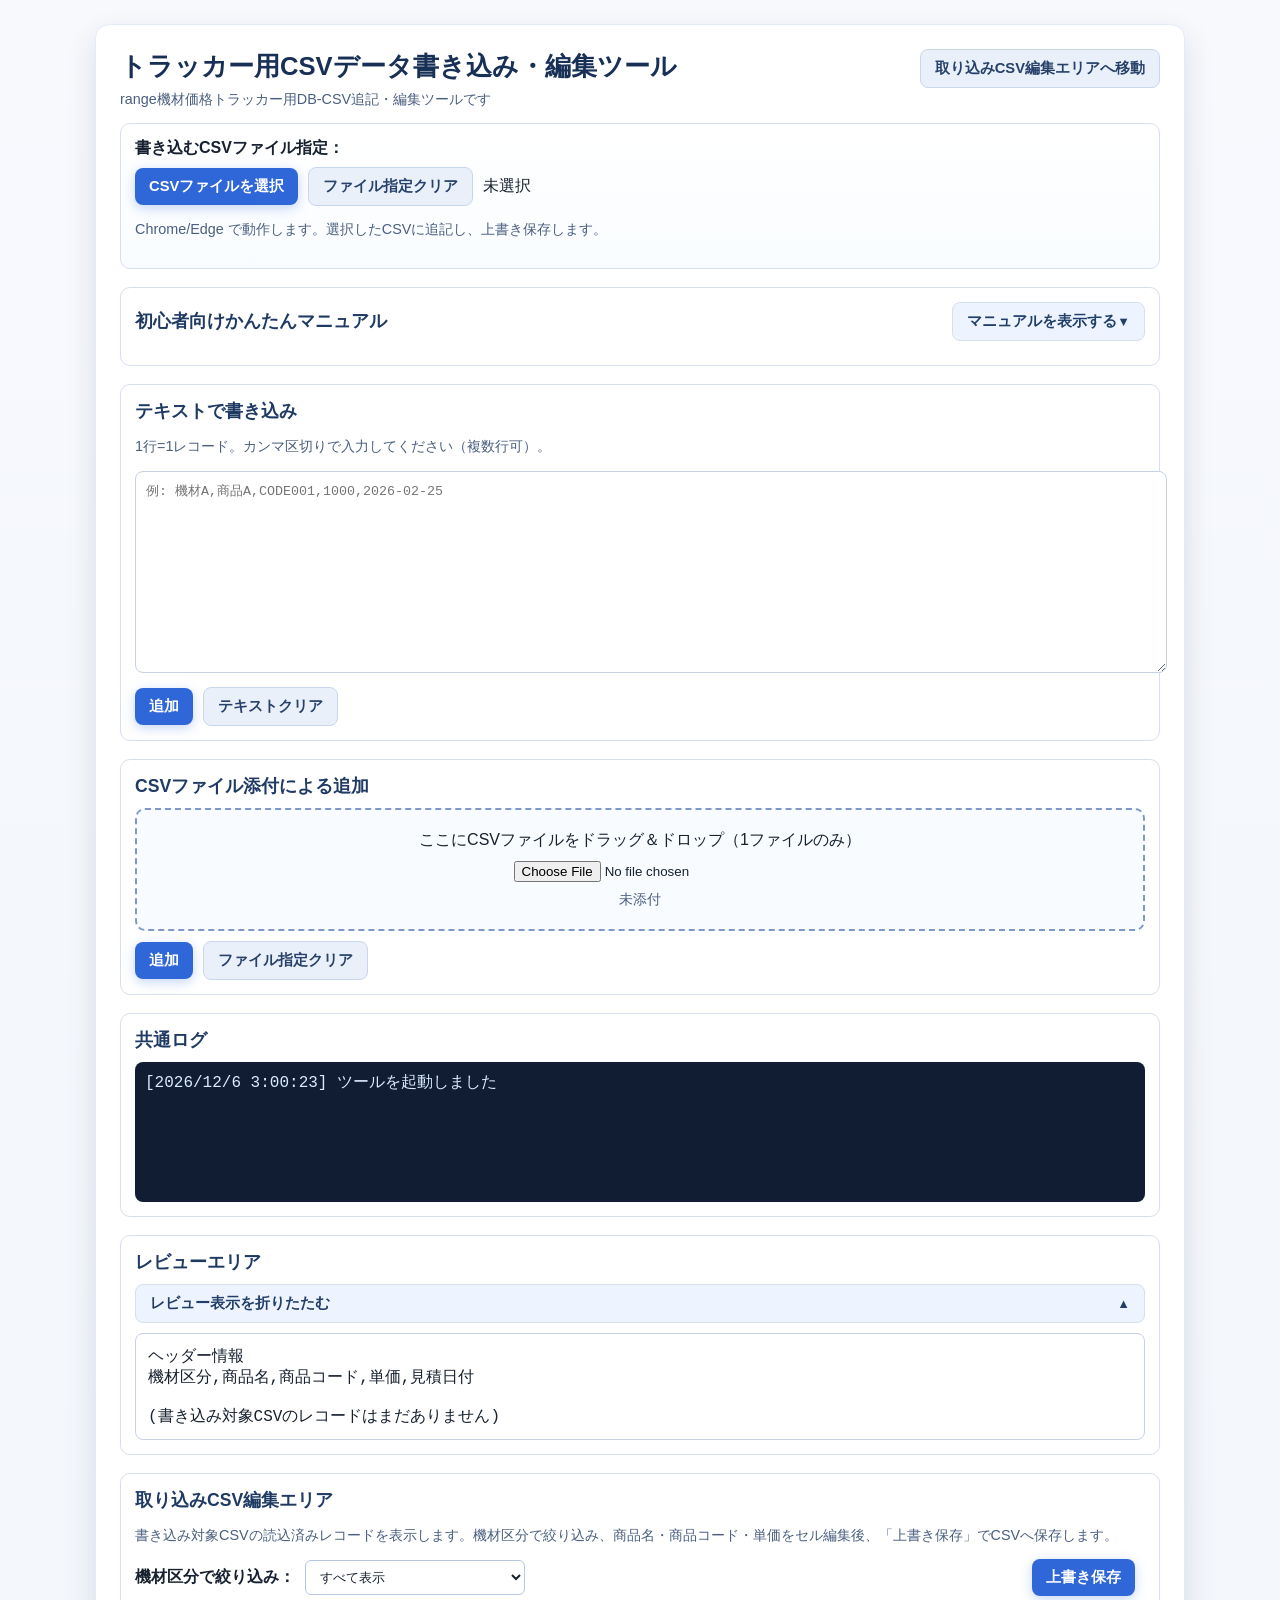
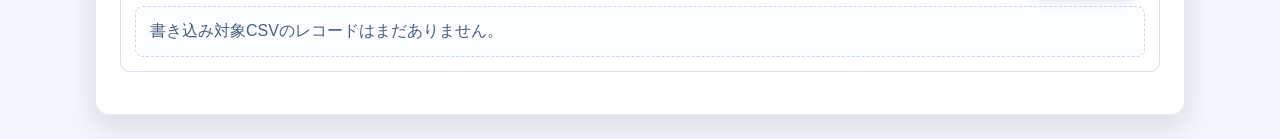
==== index.html @ 3ce89cf4 "Make beginner manual collapsible by default" ====
<!DOCTYPE html>
<html lang="ja">
  <head>
    <meta charset="UTF-8" />
    <meta name="viewport" content="width=device-width, initial-scale=1.0" />
    <title>トラッカー用CSVデータ書き込みツール</title>
    <style>
      :root {
        color-scheme: light;
        font-family: "Yu Gothic UI", "Meiryo", sans-serif;
        --bg: #f3f6fb;
        --surface: #ffffff;
        --surface-muted: #f8fbff;
        --text: #17212f;
        --text-sub: #4b5f7f;
        --border: #d6dfec;
        --shadow: 0 12px 30px rgba(15, 34, 63, 0.12);
        --primary: #2f67d8;
        --primary-strong: #2351b2;
        --secondary: #6b7f9f;
        --secondary-strong: #4e607c;
        --success: #0f7b32;
        --danger: #bf1a1a;
      }
      body {
        margin: 0;
        background: linear-gradient(180deg, #f7f9fd 0%, var(--bg) 100%);
        color: var(--text);
      }
      .container {
        max-width: 1040px;
        margin: 24px auto;
        background: var(--surface);
        border-radius: 14px;
        box-shadow: var(--shadow);
        border: 1px solid #e4ebf6;
        padding: 24px;
      }
      h1 {
        margin-top: 0;
        margin-bottom: 6px;
        font-size: 1.6rem;
        color: #183055;
      }
      .hero {
        display: flex;
        justify-content: space-between;
        align-items: flex-start;
        gap: 12px;
        flex-wrap: wrap;
      }
      .hero-text {
        flex: 1 1 520px;
      }
      .hero-action {
        flex: 0 0 auto;
      }
      h2 {
        margin: 0 0 10px;
        font-size: 1.1rem;
        color: #1f3a63;
      }
      .field,
      .section {
        margin-bottom: 18px;
        background: var(--surface);
        border: 1px solid var(--border);
        border-radius: 10px;
        padding: 14px;
      }
      .field {
        background: linear-gradient(180deg, #ffffff 0%, #f9fcff 100%);
      }
      .label {
        display: block;
        margin-bottom: 8px;
        font-weight: 700;
      }
      .inline {
        display: flex;
        gap: 10px;
        align-items: center;
        flex-wrap: wrap;
      }
      button {
        border: none;
        border-radius: 8px;
        padding: 9px 14px;
        cursor: pointer;
        font-size: 0.92rem;
        font-weight: 600;
        transition: transform 0.04s ease, background-color 0.2s ease, box-shadow 0.2s ease;
      }
      button:active {
        transform: translateY(1px);
      }
      button:disabled {
        opacity: 0.55;
        cursor: not-allowed;
      }
      .btn-primary {
        background: var(--primary);
        color: #fff;
        box-shadow: 0 3px 12px rgba(47, 103, 216, 0.28);
      }
      .btn-primary:hover {
        background: var(--primary-strong);
      }
      .btn-secondary {
        background: #eaf0fa;
        color: #27416a;
        border: 1px solid #c9d7ec;
      }
      .btn-secondary:hover {
        background: #dfe9f8;
      }
      textarea {
        width: 100%;
        min-height: 180px;
        border-radius: 8px;
        border: 1px solid #c7d2e3;
        padding: 10px;
        resize: vertical;
        font-family: ui-monospace, SFMono-Regular, Menlo, Consolas, monospace;
        line-height: 1.5;
      }
      .dropzone {
        border: 2px dashed #7f98c9;
        border-radius: 10px;
        padding: 20px;
        text-align: center;
        background: var(--surface-muted);
      }
      .dropzone.dragover {
        background: #e8f0ff;
        border-color: var(--primary);
      }
      .message {
        margin-top: 8px;
        font-size: 0.95rem;
      }
      .message.success {
        color: var(--success);
      }
      .message.error {
        color: var(--danger);
      }
      .log {
        background: #111d33;
        color: #dbeafe;
        padding: 10px;
        border-radius: 8px;
        min-height: 120px;
        white-space: pre-wrap;
        font-family: ui-monospace, SFMono-Regular, Menlo, Consolas, monospace;
      }
      .review {
        border: 1px solid #c7d2e3;
        border-radius: 8px;
        padding: 12px;
        background: #fff;
        white-space: pre-wrap;
        font-family: ui-monospace, SFMono-Regular, Menlo, Consolas, monospace;
      }
      .accordion-toggle {
        width: 100%;
        display: flex;
        justify-content: space-between;
        align-items: center;
        background: #eef4ff;
        color: #213f69;
        border: 1px solid #d6dfec;
        margin-bottom: 10px;
      }
      .accordion-toggle::after {
        content: "▲";
        font-size: 0.8rem;
      }
      .accordion-toggle.collapsed::after {
        content: "▼";
      }
      .accordion-panel[hidden] {
        display: none;
      }
      .section-header {
        display: flex;
        justify-content: space-between;
        align-items: center;
        gap: 12px;
        flex-wrap: wrap;
        margin-bottom: 10px;
      }
      .section-header h2 {
        margin-bottom: 0;
      }
      .hint {
        color: var(--text-sub);
        font-size: 0.9rem;
      }
      .editor {
        margin-top: 12px;
        border: 1px solid #c7d2e3;
        border-radius: 8px;
        padding: 10px;
        background: #fff;
      }
      .editor[hidden] {
        display: none;
      }
      .editor-table-wrap {
        overflow-x: auto;
      }
      table {
        border-collapse: collapse;
        width: 100%;
        min-width: 860px;
      }
      th,
      td {
        border: 1px solid #d6dfec;
        padding: 8px;
        text-align: left;
        font-size: 0.9rem;
      }
      th {
        background: #eef4ff;
        color: #213f69;
        white-space: nowrap;
      }
      .category-input {
        width: 100%;
        box-sizing: border-box;
        border: 1px solid #b7c7e3;
        border-radius: 6px;
        padding: 6px;
      }
      .toolbar {
        display: flex;
        justify-content: space-between;
        align-items: center;
        gap: 12px;
        flex-wrap: wrap;
        margin-bottom: 10px;
      }
      .filter-select {
        min-width: 220px;
        border: 1px solid #b7c7e3;
        border-radius: 6px;
        padding: 8px 10px;
        background: #fff;
        color: var(--text);
      }
      .sheet-wrap {
        overflow: auto;
        border: 1px solid #d6dfec;
        border-radius: 8px;
        background: #fff;
      }
      .sheet-table {
        width: 100%;
        min-width: 980px;
        table-layout: fixed;
      }
      .sheet-table td {
        padding: 0;
      }
      .sheet-table td.readonly {
        padding: 8px;
        background: #f8fbff;
      }
      .cell-input {
        width: 100%;
        min-width: 120px;
        border: none;
        padding: 10px 8px;
        box-sizing: border-box;
        background: #fff;
        font: inherit;
      }
      .cell-input:focus {
        outline: 2px solid rgba(47, 103, 216, 0.25);
        outline-offset: -2px;
        background: #f9fbff;
      }
      .sheet-table th.resizable {
        position: relative;
      }
      .column-resizer {
        position: absolute;
        top: 0;
        right: -3px;
        width: 8px;
        height: 100%;
        cursor: col-resize;
        user-select: none;
        touch-action: none;
      }
      .column-resizer::before {
        content: "";
        position: absolute;
        top: 6px;
        bottom: 6px;
        left: 3px;
        width: 2px;
        border-radius: 999px;
        background: #9fb4d8;
      }
      .muted-box {
        padding: 14px;
        border: 1px dashed #c9d7ec;
        border-radius: 8px;
        color: var(--text-sub);
        background: #fbfdff;
      }
      .manual-shell {
        display: grid;
        grid-template-columns: minmax(260px, 320px) 1fr;
        gap: 16px;
      }
      .manual-nav {
        display: grid;
        gap: 10px;
      }
      .manual-tab {
        text-align: left;
        border: 1px solid #d7e0ee;
        background: #f8fbff;
        color: #1f3a63;
      }
      .manual-tab.active {
        background: linear-gradient(180deg, #2f67d8 0%, #2351b2 100%);
        color: #fff;
      }
      .manual-panel {
        border: 1px solid #d7e0ee;
        border-radius: 10px;
        background: #fff;
        padding: 16px;
      }
      .manual-panel[hidden] {
        display: none;
      }
      .manual-grid {
        display: grid;
        grid-template-columns: 1.1fr 0.9fr;
        gap: 18px;
        align-items: start;
      }
      .manual-steps {
        margin: 0;
        padding-left: 18px;
        line-height: 1.8;
      }
      .manual-note {
        margin-top: 10px;
        padding: 10px 12px;
        border-left: 4px solid #2f67d8;
        background: #f5f9ff;
        color: #355178;
        border-radius: 6px;
      }
      .demo-card {
        border: 1px solid #d6dfec;
        border-radius: 12px;
        overflow: hidden;
        background: #fff;
        box-shadow: 0 8px 18px rgba(18, 35, 66, 0.08);
      }
      .demo-bar {
        padding: 8px 12px;
        background: #eef4ff;
        color: #244268;
        font-weight: 700;
        font-size: 0.9rem;
      }
      .demo-body {
        padding: 14px;
      }
      .demo-field {
        height: 18px;
        border-radius: 999px;
        background: linear-gradient(90deg, #e8eef8 0%, #f5f8fd 100%);
        margin-bottom: 10px;
      }
      .demo-field.primary {
        width: 78%;
      }
      .demo-field.secondary {
        width: 52%;
      }
      .demo-button-row {
        display: flex;
        gap: 8px;
        margin-top: 12px;
      }
      .demo-button {
        padding: 8px 10px;
        border-radius: 8px;
        font-size: 0.82rem;
        font-weight: 700;
      }
      .demo-button.primary {
        background: #2f67d8;
        color: #fff;
      }
      .demo-button.secondary {
        background: #eaf0fa;
        color: #244268;
      }
      .drop-demo {
        min-height: 190px;
        border: 2px dashed #94add9;
        border-radius: 12px;
        background: linear-gradient(180deg, #f8fbff 0%, #eef5ff 100%);
        position: relative;
        overflow: hidden;
      }
      .drop-demo::before {
        content: "CSV";
        position: absolute;
        top: 24px;
        left: 28px;
        width: 62px;
        height: 78px;
        display: grid;
        place-items: center;
        background: #ffffff;
        border: 1px solid #cbd8eb;
        border-radius: 10px;
        color: #2f67d8;
        font-weight: 800;
        box-shadow: 0 8px 14px rgba(34, 63, 105, 0.12);
        animation: floatFile 2.6s ease-in-out infinite;
      }
      .drop-demo::after {
        content: "ここへドラッグ＆ドロップ";
        position: absolute;
        right: 20px;
        bottom: 22px;
        color: #30507d;
        font-weight: 700;
        font-size: 0.95rem;
      }
      .drop-arrow {
        position: absolute;
        left: 96px;
        top: 56px;
        font-size: 1.8rem;
        color: #2f67d8;
        animation: slideArrow 2.6s ease-in-out infinite;
      }
      .scene-table {
        display: grid;
        gap: 6px;
      }
      .scene-row {
        display: grid;
        grid-template-columns: 72px 1fr 120px 90px;
        gap: 6px;
      }
      .scene-cell {
        height: 34px;
        border-radius: 6px;
        background: #f8fbff;
        border: 1px solid #d7e0ee;
      }
      .scene-cell.editing {
        background: #ffffff;
        box-shadow: inset 0 0 0 2px rgba(47, 103, 216, 0.25);
        animation: pulseCell 2.4s ease-in-out infinite;
      }
      .scene-caption {
        margin-top: 10px;
        color: #466182;
        font-size: 0.9rem;
      }
      @keyframes floatFile {
        0%, 100% { transform: translate(0, 0); }
        50% { transform: translate(14px, 10px); }
      }
      @keyframes slideArrow {
        0%, 100% { transform: translateX(0); opacity: 0.45; }
        50% { transform: translateX(18px); opacity: 1; }
      }
      @keyframes pulseCell {
        0%, 100% { box-shadow: inset 0 0 0 2px rgba(47, 103, 216, 0.2); }
        50% { box-shadow: inset 0 0 0 2px rgba(47, 103, 216, 0.45); }
      }
      @media (max-width: 860px) {
        .manual-shell,
        .manual-grid {
          grid-template-columns: 1fr;
        }
      }
    </style>
  </head>
  <body>
    <div class="container">
      <div class="hero">
        <div class="hero-text">
          <h1>トラッカー用CSVデータ書き込み・編集ツール</h1>
          <p class="hint" style="margin-top: 0; margin-bottom: 14px">range機材価格トラッカー用DB-CSV追記・編集ツールです</p>
        </div>
        <div class="hero-action">
          <button id="jumpToEditorBtn" type="button" class="btn-secondary">取り込みCSV編集エリアへ移動</button>
        </div>
      </div>

      <div class="field">
        <label class="label">書き込むCSVファイル指定：</label>
        <div class="inline">
          <button id="pickTargetBtn" type="button" class="btn-primary">CSVファイルを選択</button>
          <button id="clearTargetBtn" type="button" class="btn-secondary">ファイル指定クリア</button>
          <span id="targetFileName">未選択</span>
        </div>
        <p class="hint">Chrome/Edge で動作します。選択したCSVに追記し、上書き保存します。</p>
      </div>

      <section class="section">
        <div class="section-header">
          <h2>初心者向けかんたんマニュアル</h2>
          <button id="toggleManualBtn" type="button" class="accordion-toggle collapsed" style="width: auto; margin-bottom: 0;">マニュアルを表示する</button>
        </div>
        <div id="manualPanel" class="accordion-panel" hidden>
        <p class="hint">はじめて使う方向けに、場面ごとの操作手順を動くイメージ付きでまとめています。</p>
        <div class="manual-shell">
          <div class="manual-nav">
            <button type="button" class="manual-tab active" data-manual-tab="manual-target">1. 最初にやること</button>
            <button type="button" class="manual-tab" data-manual-tab="manual-text">2. テキストで追加する</button>
            <button type="button" class="manual-tab" data-manual-tab="manual-file">3. CSVを添付して追加する</button>
            <button type="button" class="manual-tab" data-manual-tab="manual-edit">4. 取り込みCSVを編集して保存する</button>
          </div>
          <div class="manual-panel" data-manual-panel="manual-target">
            <div class="manual-grid">
              <div>
                <ol class="manual-steps">
                  <li>画面上部の <strong>「CSVファイルを選択」</strong> を押します。</li>
                  <li>書き込み先にしたいCSVファイルを選びます。</li>
                  <li>選択が終わると、レビューエリアと取り込みCSV編集エリアに内容が表示されます。</li>
                </ol>
                <div class="manual-note">まずは「書き込み先CSV」を選ぶのがスタートです。選ばないと追加・保存はできません。</div>
              </div>
              <div class="demo-card">
                <div class="demo-bar">場面イメージ：最初の選択</div>
                <div class="demo-body">
                  <div class="demo-field primary"></div>
                  <div class="demo-field secondary"></div>
                  <div class="demo-button-row">
                    <div class="demo-button primary">CSVファイルを選択</div>
                    <div class="demo-button secondary">ファイル指定クリア</div>
                  </div>
                </div>
              </div>
            </div>
          </div>
          <div class="manual-panel" data-manual-panel="manual-text" hidden>
            <div class="manual-grid">
              <div>
                <ol class="manual-steps">
                  <li>「テキストで書き込み」欄に、1行1レコードでカンマ区切り入力します。</li>
                  <li>ヘッダー行が含まれていても、自動で除外されます。</li>
                  <li><strong>「追加」</strong> を押すと、指定中のCSVへ追記保存されます。</li>
                </ol>
                <div class="manual-note">例：<code>機材A,商品A,CODE001,1000,2026-03-18</code></div>
              </div>
              <div class="demo-card">
                <div class="demo-bar">場面イメージ：テキスト入力</div>
                <div class="demo-body">
                  <div style="height: 98px; border: 1px solid #d6dfec; border-radius: 8px; background: linear-gradient(180deg, #fff 0%, #fafcff 100%); padding: 10px; font-family: monospace; color: #445c7d;">
                    機材A,商品A,CODE001,1000,2026-03-18<br />
                    機材B,商品B,CODE002,2500,2026-03-18
                  </div>
                  <div class="demo-button-row">
                    <div class="demo-button primary">追加</div>
                    <div class="demo-button secondary">テキストクリア</div>
                  </div>
                </div>
              </div>
            </div>
          </div>
          <div class="manual-panel" data-manual-panel="manual-file" hidden>
            <div class="manual-grid">
              <div>
                <ol class="manual-steps">
                  <li>CSVファイルをドラッグ＆ドロップ、またはファイル選択で添付します。</li>
                  <li>添付後、必要なら上側レビューで内容を確認します。</li>
                  <li><strong>「追加」</strong> を押すと、添付CSVのレコードが書き込み先CSVに追記されます。</li>
                </ol>
                <div class="manual-note">ファイル添付のイメージを右に表示しています。1ファイルのみ添付できます。</div>
              </div>
              <div class="demo-card">
                <div class="demo-bar">場面イメージ：CSV添付</div>
                <div class="demo-body">
                  <div class="drop-demo">
                    <div class="drop-arrow">→</div>
                  </div>
                </div>
              </div>
            </div>
          </div>
          <div class="manual-panel" data-manual-panel="manual-edit" hidden>
            <div class="manual-grid">
              <div>
                <ol class="manual-steps">
                  <li>画面下部の <strong>「取り込みCSV編集エリア」</strong> で機材区分を絞り込みます。</li>
                  <li>表のセルをExcelのように直接編集します。コピー＆ペーストも可能です。</li>
                  <li>編集が終わったら <strong>「上書き保存」</strong> を押します。</li>
                </ol>
                <div class="manual-note">編集できるのは現在、機材区分・商品名・商品コード・単価です。保存すると選択中CSVへ上書きされます。</div>
              </div>
              <div class="demo-card">
                <div class="demo-bar">場面イメージ：セル編集</div>
                <div class="demo-body">
                  <div class="scene-table">
                    <div class="scene-row">
                      <div class="scene-cell"></div>
                      <div class="scene-cell editing"></div>
                      <div class="scene-cell"></div>
                      <div class="scene-cell"></div>
                    </div>
                    <div class="scene-row">
                      <div class="scene-cell"></div>
                      <div class="scene-cell"></div>
                      <div class="scene-cell editing"></div>
                      <div class="scene-cell"></div>
                    </div>
                    <div class="scene-row">
                      <div class="scene-cell"></div>
                      <div class="scene-cell"></div>
                      <div class="scene-cell"></div>
                      <div class="scene-cell editing"></div>
                    </div>
                  </div>
                  <div class="scene-caption">青く光るセルが、いま編集しているイメージです。</div>
                </div>
              </div>
            </div>
          </div>
        </div>
        </div>
      </section>

      <section class="section">
        <h2>テキストで書き込み</h2>
        <p class="hint">1行=1レコード。カンマ区切りで入力してください（複数行可）。</p>
        <textarea id="textInput" placeholder="例: 機材A,商品A,CODE001,1000,2026-02-25"></textarea>
        <div class="inline" style="margin-top: 10px">
          <button id="appendTextBtn" type="button" class="btn-primary">追加</button>
          <button id="clearTextBtn" type="button" class="btn-secondary">テキストクリア</button>
          <span id="textResult" class="message"></span>
        </div>
      </section>

      <section class="section">
        <h2>CSVファイル添付による追加</h2>
        <div id="dropzone" class="dropzone">
          ここにCSVファイルをドラッグ＆ドロップ（1ファイルのみ）
          <div style="margin-top: 10px">
            <input id="attachInput" type="file" accept=".csv,text/csv" />
          </div>
          <div id="attachedFile" class="hint" style="margin-top: 8px">未添付</div>
        </div>

        <div id="attachedEditor" class="editor" hidden>
          <div class="hint" style="margin-bottom: 8px">
            添付CSVレビュー（CSV添付時のみ表示）。「機材区分」列はレコードごとに編集できます。
          </div>
          <div class="editor-table-wrap">
            <table>
              <thead>
                <tr>
                  <th>No</th>
                  <th>機材区分（編集可）</th>
                  <th>商品名</th>
                  <th>商品コード</th>
                  <th>単価</th>
                  <th>見積日付</th>
                </tr>
              </thead>
              <tbody id="editorBody"></tbody>
            </table>
          </div>
        </div>

        <div class="inline" style="margin-top: 10px">
          <button id="appendFileBtn" type="button" class="btn-primary">追加</button>
          <button id="clearAttachedBtn" type="button" class="btn-secondary">ファイル指定クリア</button>
          <span id="fileResult" class="message"></span>
        </div>
      </section>

      <section class="section">
        <h2>共通ログ</h2>
        <div id="commonLog" class="log"></div>
      </section>

      <section class="section">
        <h2>レビューエリア</h2>
        <button id="toggleReviewBtn" type="button" class="accordion-toggle">レビュー表示を折りたたむ</button>
        <div id="reviewPanel" class="accordion-panel">
          <div id="review" class="review"></div>
        </div>
      </section>

      <section id="importEditorSection" class="section">
        <h2>取り込みCSV編集エリア</h2>
        <p class="hint">書き込み対象CSVの読込済みレコードを表示します。機材区分で絞り込み、商品名・商品コード・単価をセル編集後、「上書き保存」でCSVへ保存します。</p>
        <div class="toolbar">
          <div class="inline">
            <label class="label" for="categoryFilter" style="margin-bottom: 0">機材区分で絞り込み：</label>
            <select id="categoryFilter" class="filter-select">
              <option value="">すべて表示</option>
            </select>
          </div>
          <div class="inline">
            <button id="saveGridBtn" type="button" class="btn-primary">上書き保存</button>
            <span id="gridResult" class="message"></span>
          </div>
        </div>
        <div id="gridEmpty" class="muted-box">書き込み対象CSVファイルを選択すると、ここに編集テーブルが表示されます。</div>
        <div id="gridWrap" class="sheet-wrap" hidden>
          <table class="sheet-table">
            <colgroup>
              <col style="width: 110px" />
              <col style="width: 160px" />
              <col id="productNameCol" style="width: 360px" />
              <col style="width: 160px" />
              <col style="width: 130px" />
              <col style="width: 150px" />
            </colgroup>
            <thead>
              <tr>
                <th>レコード番号</th>
                <th>機材区分（編集可）</th>
                <th class="resizable">商品名（編集可）<span id="productNameResizer" class="column-resizer" aria-hidden="true"></span></th>
                <th>商品コード（編集可）</th>
                <th>単価（編集可）</th>
                <th>見積日付</th>
              </tr>
            </thead>
            <tbody id="gridBody"></tbody>
          </table>
        </div>
      </section>
    </div>

    <script>
      (() => {
        const EXPECTED_HEADER = ["機材区分", "商品名", "商品コード", "単価", "見積日付"];
        const COLUMN_COUNT = EXPECTED_HEADER.length;

        let targetHandle = null;
        let attachedCsvFile = null;
        let attachedCsvRows = [];
        let targetDataRows = [];
        let currentFilterValue = "";

        const targetFileNameEl = document.getElementById("targetFileName");
        const textResultEl = document.getElementById("textResult");
        const fileResultEl = document.getElementById("fileResult");
        const gridResultEl = document.getElementById("gridResult");
        const commonLogEl = document.getElementById("commonLog");
        const reviewEl = document.getElementById("review");
        const reviewPanelEl = document.getElementById("reviewPanel");
        const toggleReviewBtnEl = document.getElementById("toggleReviewBtn");
        const attachedFileEl = document.getElementById("attachedFile");
        const attachedEditorEl = document.getElementById("attachedEditor");
        const editorBodyEl = document.getElementById("editorBody");
        const attachInputEl = document.getElementById("attachInput");
        const textInputEl = document.getElementById("textInput");
        const categoryFilterEl = document.getElementById("categoryFilter");
        const gridBodyEl = document.getElementById("gridBody");
        const gridWrapEl = document.getElementById("gridWrap");
        const gridEmptyEl = document.getElementById("gridEmpty");
        const productNameColEl = document.getElementById("productNameCol");
        const productNameResizerEl = document.getElementById("productNameResizer");
        const importEditorSectionEl = document.getElementById("importEditorSection");
        const manualTabEls = document.querySelectorAll("[data-manual-tab]");
        const manualPanelEls = document.querySelectorAll("[data-manual-panel]");
        const manualPanelContainerEl = document.getElementById("manualPanel");
        const toggleManualBtnEl = document.getElementById("toggleManualBtn");

        function normalizeCell(value) {
          return String(value ?? "")
            .replace(/^﻿/, "")
            .trim();
        }

        function isHeaderRow(row) {
          if (!row || row.length !== COLUMN_COUNT) return false;
          return row.every((cell, idx) => normalizeCell(cell) === EXPECTED_HEADER[idx]);
        }

        function quoteCsvCell(value) {
          const text = String(value ?? "");
          if (/[",\n\r]/.test(text)) {
            return '"' + text.replace(/"/g, '""') + '"';
          }
          return text;
        }

        function rowsToCsv(rows) {
          return rows.map((row) => row.map(quoteCsvCell).join(",")).join("\n");
        }

        function parseCsv(text) {
          const rows = [];
          let row = [];
          let cell = "";
          let i = 0;
          let inQuotes = false;

          while (i < text.length) {
            const ch = text[i];

            if (inQuotes) {
              if (ch === '"') {
                if (text[i + 1] === '"') {
                  cell += '"';
                  i += 2;
                  continue;
                }
                inQuotes = false;
              } else {
                cell += ch;
              }
            } else {
              if (ch === '"') {
                inQuotes = true;
              } else if (ch === ",") {
                row.push(cell);
                cell = "";
              } else if (ch === "\n") {
                row.push(cell);
                rows.push(row);
                row = [];
                cell = "";
              } else if (ch === "\r") {
              } else {
                cell += ch;
              }
            }
            i += 1;
          }

          row.push(cell);
          const hasAnyData = row.some((c) => c.length > 0) || row.length > 1;
          if (hasAnyData) {
            rows.push(row);
          }

          return rows;
        }

        function setResult(el, message, isError = false) {
          el.textContent = message;
          el.className = `message ${isError ? "error" : "success"}`;
        }

        function log(message) {
          const now = new Date().toLocaleString("ja-JP");
          commonLogEl.textContent += `[${now}] ${message}\n`;
          commonLogEl.scrollTop = commonLogEl.scrollHeight;
        }

        function renderReview(targetRows = null) {
          const lines = [
            "ヘッダー情報",
            EXPECTED_HEADER.join(","),
            "",
          ];

          if (!targetRows || targetRows.length <= 1) {
            lines.push("(書き込み対象CSVのレコードはまだありません)");
            reviewEl.textContent = lines.join("\n");
            return;
          }

          const dataRows = targetRows.slice(1);
          dataRows.forEach((row, idx) => {
            lines.push(`${idx + 1},${row.join(",")}`);
          });

          reviewEl.textContent = lines.join("\n");
        }

        function setReviewCollapsed(collapsed) {
          reviewPanelEl.hidden = collapsed;
          toggleReviewBtnEl.classList.toggle("collapsed", collapsed);
          toggleReviewBtnEl.textContent = collapsed ? "レビュー表示を展開する" : "レビュー表示を折りたたむ";
        }

        function renderCategoryFilter() {
          const categories = [...new Set(targetDataRows.map((row) => row[0]).filter(Boolean))].sort((a, b) =>
            a.localeCompare(b, "ja")
          );
          categoryFilterEl.innerHTML = [`<option value="">すべて表示</option>`]
            .concat(categories.map((category) => `<option value="${escapeHtml(category)}">${escapeHtml(category)}</option>`))
            .join("");
          categoryFilterEl.value = categories.includes(currentFilterValue) ? currentFilterValue : "";
          currentFilterValue = categoryFilterEl.value;
        }

        function renderGrid() {
          renderCategoryFilter();

          if (targetDataRows.length === 0) {
            gridWrapEl.hidden = true;
            gridEmptyEl.hidden = false;
            gridEmptyEl.textContent = "書き込み対象CSVのレコードはまだありません。";
            gridBodyEl.innerHTML = "";
            return;
          }

          const filteredRows = targetDataRows
            .map((row, index) => ({ row, index }))
            .filter(({ row }) => !currentFilterValue || row[0] === currentFilterValue);

          if (filteredRows.length === 0) {
            gridWrapEl.hidden = true;
            gridEmptyEl.hidden = false;
            gridEmptyEl.textContent = "選択中の機材区分に一致するレコードはありません。";
            gridBodyEl.innerHTML = "";
            return;
          }

          gridEmptyEl.hidden = true;
          gridWrapEl.hidden = false;
          gridBodyEl.innerHTML = filteredRows
            .map(
              ({ row, index }) => `
                <tr>
                  <td class="readonly">${index + 1}</td>
                  <td><input class="cell-input" type="text" data-row-index="${index}" data-col-index="0" value="${escapeHtml(row[0])}" /></td>
                  <td><input class="cell-input" type="text" data-row-index="${index}" data-col-index="1" value="${escapeHtml(row[1])}" /></td>
                  <td><input class="cell-input" type="text" data-row-index="${index}" data-col-index="2" value="${escapeHtml(row[2])}" /></td>
                  <td><input class="cell-input" type="text" data-row-index="${index}" data-col-index="3" value="${escapeHtml(row[3])}" /></td>
                  <td class="readonly">${escapeHtml(row[4])}</td>
                </tr>
              `
            )
            .join("");
        }

        function syncGridEdits() {
          const inputs = gridBodyEl.querySelectorAll("input[data-row-index][data-col-index]");
          inputs.forEach((input) => {
            const rowIndex = Number(input.getAttribute("data-row-index"));
            const colIndex = Number(input.getAttribute("data-col-index"));
            if (targetDataRows[rowIndex]) {
              targetDataRows[rowIndex][colIndex] = normalizeCell(input.value);
            }
          });
        }

        function setupProductNameResize() {
          if (!productNameColEl || !productNameResizerEl) return;

          let startX = 0;
          let startWidth = 0;

          const onPointerMove = (event) => {
            const nextWidth = Math.max(220, startWidth + (event.clientX - startX));
            productNameColEl.style.width = `${nextWidth}px`;
          };

          const onPointerUp = () => {
            window.removeEventListener("pointermove", onPointerMove);
            window.removeEventListener("pointerup", onPointerUp);
          };

          productNameResizerEl.addEventListener("pointerdown", (event) => {
            event.preventDefault();
            startX = event.clientX;
            startWidth = productNameColEl.getBoundingClientRect().width;
            window.addEventListener("pointermove", onPointerMove);
            window.addEventListener("pointerup", onPointerUp);
          });
        }

        function setActiveManual(tabId) {
          manualTabEls.forEach((tabEl) => {
            tabEl.classList.toggle("active", tabEl.getAttribute("data-manual-tab") === tabId);
          });
          manualPanelEls.forEach((panelEl) => {
            panelEl.hidden = panelEl.getAttribute("data-manual-panel") !== tabId;
          });
        }

        function setManualCollapsed(collapsed) {
          manualPanelContainerEl.hidden = collapsed;
          toggleManualBtnEl.classList.toggle("collapsed", collapsed);
          toggleManualBtnEl.textContent = collapsed ? "マニュアルを表示する" : "マニュアルを閉じる";
        }

        async function refreshReviewFromTarget() {
          if (!targetHandle) {
            renderReview();
            targetDataRows = [];
            renderGrid();
            return;
          }

          const allRows = await readTargetRows();
          let baseRows = allRows.map((r) => r.map((c) => normalizeCell(c)));

          if (baseRows.length === 0) {
            baseRows = [EXPECTED_HEADER.slice()];
          }

          if (!isHeaderRow(baseRows[0])) {
            throw new Error("書き込み対象CSVのヘッダーが想定と異なります");
          }

          renderReview(baseRows);
          targetDataRows = baseRows.slice(1).map((row) => row.slice());
          renderGrid();
        }

        async function readTargetRows() {
          if (!targetHandle) {
            throw new Error("書き込むCSVファイルを指定してください");
          }
          const file = await targetHandle.getFile();
          const text = await file.text();
          return parseCsv(text);
        }

        function validateAndCleanInputRows(rows) {
          const cleaned = rows
            .map((r) => r.map((cell) => normalizeCell(cell)))
            .filter((r) => r.some((c) => c.length > 0))
            .filter((r) => !isHeaderRow(r));

          if (cleaned.length === 0) {
            throw new Error("追加対象の有効なレコードがありません");
          }

          const invalid = cleaned.find((r) => r.length !== COLUMN_COUNT);
          if (invalid) {
            throw new Error("書き込むファイルに対し列数が一致しません");
          }

          return cleaned;
        }

        function containsDuplicate(existingRows, inputRows) {
          const existingSet = new Set(existingRows.map((r) => r.join("\u0001")));
          const localSet = new Set();

          for (const row of inputRows) {
            const key = row.join("\u0001");
            if (existingSet.has(key) || localSet.has(key)) {
              return true;
            }
            localSet.add(key);
          }
          return false;
        }

        function escapeHtml(value) {
          return String(value ?? "")
            .replace(/&/g, "&amp;")
            .replace(/</g, "&lt;")
            .replace(/>/g, "&gt;")
            .replace(/"/g, "&quot;")
            .replace(/'/g, "&#39;");
        }

        function renderAttachedEditor() {
          if (attachedCsvRows.length === 0) {
            attachedEditorEl.hidden = true;
            editorBodyEl.innerHTML = "";
            return;
          }

          attachedEditorEl.hidden = false;
          editorBodyEl.innerHTML = attachedCsvRows
            .map(
              (row, idx) => `
                <tr>
                  <td>${idx + 1}</td>
                  <td><input class="category-input" type="text" data-row-index="${idx}" value="${escapeHtml(row[0])}" /></td>
                  <td>${escapeHtml(row[1])}</td>
                  <td>${escapeHtml(row[2])}</td>
                  <td>${escapeHtml(row[3])}</td>
                  <td>${escapeHtml(row[4])}</td>
                </tr>
              `
            )
            .join("");
        }

        function syncAttachedRowsFromEditor() {
          const inputs = editorBodyEl.querySelectorAll("input[data-row-index]");
          inputs.forEach((input) => {
            const idx = Number(input.getAttribute("data-row-index"));
            if (attachedCsvRows[idx]) {
              attachedCsvRows[idx][0] = String(input.value ?? "").trim();
            }
          });
        }

        async function appendRows(inputRows, sourceLabel) {
          const allRows = await readTargetRows();
          let baseRows = allRows.map((r) => r.map((c) => normalizeCell(c)));

          if (baseRows.length === 0) {
            baseRows = [EXPECTED_HEADER.slice()];
          }

          if (!isHeaderRow(baseRows[0])) {
            throw new Error("書き込み対象CSVのヘッダーが想定と異なります");
          }

          const existingData = baseRows.slice(1);
          if (containsDuplicate(existingData, inputRows)) {
            throw new Error("既にこの情報は存在します");
          }

          const mergedRows = [...baseRows, ...inputRows];

          const csvOut = rowsToCsv(mergedRows);
          const writable = await targetHandle.createWritable();
          await writable.write(csvOut);
          await writable.close();

          renderReview(mergedRows);
          targetDataRows = mergedRows.slice(1).map((row) => row.slice());
          renderGrid();
          log(`${sourceLabel}: ${inputRows.length}件を追記しました`);
          return inputRows.length;
        }

        async function loadAttachedCsv(file) {
          if (!file) {
            attachedCsvRows = [];
            renderAttachedEditor();
            return;
          }
          const text = await file.text();
          attachedCsvRows = validateAndCleanInputRows(parseCsv(text));
          renderAttachedEditor();
        }

        document.getElementById("pickTargetBtn").addEventListener("click", async () => {
          try {
            if (!window.showOpenFilePicker) {
              throw new Error("このブラウザは File System Access API に未対応です");
            }
            const [handle] = await window.showOpenFilePicker({
              multiple: false,
              types: [
                {
                  description: "CSVファイル",
                  accept: { "text/csv": [".csv"] },
                },
              ],
            });
            targetHandle = handle;
            targetFileNameEl.textContent = handle.name;
            await refreshReviewFromTarget();
            log(`書き込み先ファイルを指定: ${handle.name}`);
          } catch (err) {
            log(`書き込み先ファイル指定エラー: ${err.message}`);
          }
        });

        document.getElementById("clearTargetBtn").addEventListener("click", () => {
          targetHandle = null;
          targetFileNameEl.textContent = "未選択";
          renderReview();
          targetDataRows = [];
          currentFilterValue = "";
          renderGrid();
          setResult(gridResultEl, "", false);
          log("書き込み先ファイル指定をクリアしました");
        });

        document.getElementById("appendTextBtn").addEventListener("click", async () => {
          textResultEl.textContent = "";
          try {
            const text = textInputEl.value;
            const rows = validateAndCleanInputRows(parseCsv(text));
            const count = await appendRows(rows, "テキスト追加");
            setResult(textResultEl, `正常終了: ${count}件追記しました`);
          } catch (err) {
            setResult(textResultEl, `書き込みエラー: ${err.message}`, true);
            log(`テキスト追加エラー: ${err.message}`);
          }
        });

        document.getElementById("clearTextBtn").addEventListener("click", () => {
          textInputEl.value = "";
          setResult(textResultEl, "テキスト入力をクリアしました", false);
          log("テキスト入力をクリアしました");
        });

        async function setAttachedFile(file) {
          attachedCsvFile = file;
          attachedFileEl.textContent = file ? `添付ファイル: ${file.name}` : "未添付";
          if (!file) {
            attachedCsvRows = [];
            renderAttachedEditor();
            return;
          }
          try {
            await loadAttachedCsv(file);
            setResult(fileResultEl, "添付CSVを読み込みました。必要なら機材区分を編集してください。", false);
            log(`添付CSVを読み込み: ${file.name} (${attachedCsvRows.length}件)`);
          } catch (err) {
            attachedCsvRows = [];
            renderAttachedEditor();
            setResult(fileResultEl, `書き込みエラー: ${err.message}`, true);
            log(`添付CSV読み込みエラー: ${err.message}`);
          }
        }

        document.getElementById("attachInput").addEventListener("change", async (e) => {
          const file = e.target.files?.[0] || null;
          await setAttachedFile(file);
        });

        const dropzone = document.getElementById("dropzone");
        ["dragenter", "dragover"].forEach((name) => {
          dropzone.addEventListener(name, (e) => {
            e.preventDefault();
            dropzone.classList.add("dragover");
          });
        });
        ["dragleave", "drop"].forEach((name) => {
          dropzone.addEventListener(name, (e) => {
            e.preventDefault();
            dropzone.classList.remove("dragover");
          });
        });

        dropzone.addEventListener("drop", async (e) => {
          const files = e.dataTransfer?.files;
          if (!files || files.length === 0) return;
          if (files.length > 1) {
            setResult(fileResultEl, "書き込みエラー: 添付CSVは1ファイルのみです", true);
            log("添付CSVエラー: 2ファイル以上がドロップされました");
            return;
          }
          await setAttachedFile(files[0]);
        });

        document.getElementById("appendFileBtn").addEventListener("click", async () => {
          fileResultEl.textContent = "";
          try {
            if (!attachedCsvFile || attachedCsvRows.length === 0) {
              throw new Error("添付CSVファイルを指定してください");
            }
            syncAttachedRowsFromEditor();
            const rows = validateAndCleanInputRows(attachedCsvRows);
            const count = await appendRows(rows, "添付CSV追加");
            setResult(fileResultEl, `正常終了: ${count}件追記しました`);
          } catch (err) {
            setResult(fileResultEl, `書き込みエラー: ${err.message}`, true);
            log(`添付CSV追加エラー: ${err.message}`);
          }
        });

        document.getElementById("clearAttachedBtn").addEventListener("click", async () => {
          attachInputEl.value = "";
          await setAttachedFile(null);
          setResult(fileResultEl, "添付CSVファイル指定をクリアしました", false);
          log("添付CSVファイル指定をクリアしました");
        });

        categoryFilterEl.addEventListener("change", () => {
          syncGridEdits();
          currentFilterValue = categoryFilterEl.value;
          renderGrid();
        });

        document.getElementById("saveGridBtn").addEventListener("click", async () => {
          setResult(gridResultEl, "", false);
          try {
            if (!targetHandle) {
              throw new Error("書き込むCSVファイルを指定してください");
            }

            syncGridEdits();
            const rowsToSave = [EXPECTED_HEADER.slice(), ...targetDataRows.map((row) => row.map((cell) => normalizeCell(cell)))];
            const csvOut = rowsToCsv(rowsToSave);
            const writable = await targetHandle.createWritable();
            await writable.write(csvOut);
            await writable.close();

            renderReview(rowsToSave);
            renderGrid();
            setResult(gridResultEl, "正常終了: 編集内容を上書き保存しました", false);
            log("編集テーブルの内容を上書き保存しました");
          } catch (err) {
            setResult(gridResultEl, `書き込みエラー: ${err.message}`, true);
            log(`編集テーブル保存エラー: ${err.message}`);
          }
        });

        toggleReviewBtnEl.addEventListener("click", () => {
          setReviewCollapsed(!reviewPanelEl.hidden);
        });

        document.getElementById("jumpToEditorBtn").addEventListener("click", () => {
          importEditorSectionEl.scrollIntoView({ behavior: "smooth", block: "start" });
        });

        manualTabEls.forEach((tabEl) => {
          tabEl.addEventListener("click", () => {
            setActiveManual(tabEl.getAttribute("data-manual-tab"));
          });
        });

        toggleManualBtnEl.addEventListener("click", () => {
          setManualCollapsed(!manualPanelContainerEl.hidden);
        });

        renderReview();
        renderAttachedEditor();
        renderGrid();
        setReviewCollapsed(false);
        setupProductNameResize();
        setActiveManual("manual-target");
        setManualCollapsed(true);
        log("ツールを起動しました");
      })();
    </script>
  </body>
</html>
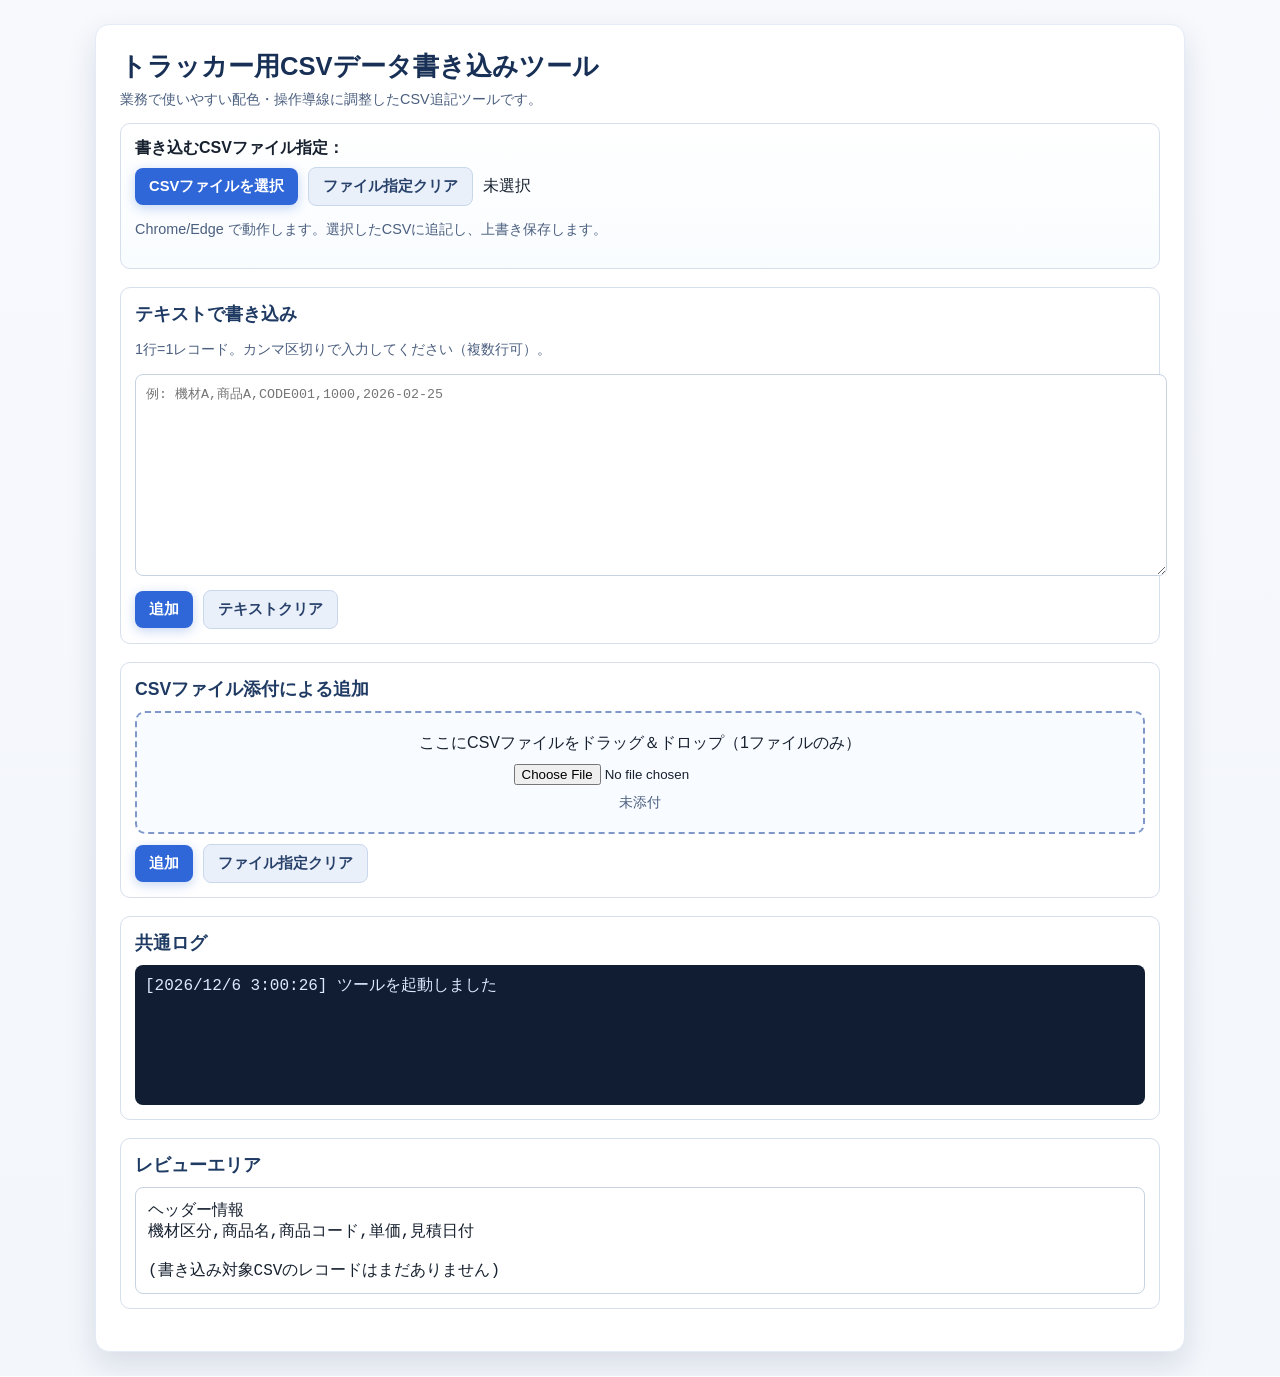
==== commit e93b4043: "Preserve existing CSV cell whitespace when appending" ====
--- a/index.html
+++ b/index.html
@@ -42,19 +42,6 @@
         font-size: 1.6rem;
         color: #183055;
       }
-      .hero {
-        display: flex;
-        justify-content: space-between;
-        align-items: flex-start;
-        gap: 12px;
-        flex-wrap: wrap;
-      }
-      .hero-text {
-        flex: 1 1 520px;
-      }
-      .hero-action {
-        flex: 0 0 auto;
-      }
       h2 {
         margin: 0 0 10px;
         font-size: 1.1rem;
@@ -162,37 +149,6 @@
         white-space: pre-wrap;
         font-family: ui-monospace, SFMono-Regular, Menlo, Consolas, monospace;
       }
-      .accordion-toggle {
-        width: 100%;
-        display: flex;
-        justify-content: space-between;
-        align-items: center;
-        background: #eef4ff;
-        color: #213f69;
-        border: 1px solid #d6dfec;
-        margin-bottom: 10px;
-      }
-      .accordion-toggle::after {
-        content: "▲";
-        font-size: 0.8rem;
-      }
-      .accordion-toggle.collapsed::after {
-        content: "▼";
-      }
-      .accordion-panel[hidden] {
-        display: none;
-      }
-      .section-header {
-        display: flex;
-        justify-content: space-between;
-        align-items: center;
-        gap: 12px;
-        flex-wrap: wrap;
-        margin-bottom: 10px;
-      }
-      .section-header h2 {
-        margin-bottom: 0;
-      }
       .hint {
         color: var(--text-sub);
         font-size: 0.9rem;
@@ -225,7 +181,6 @@
       th {
         background: #eef4ff;
         color: #213f69;
-        white-space: nowrap;
       }
       .category-input {
         width: 100%;
@@ -234,277 +189,12 @@
         border-radius: 6px;
         padding: 6px;
       }
-      .toolbar {
-        display: flex;
-        justify-content: space-between;
-        align-items: center;
-        gap: 12px;
-        flex-wrap: wrap;
-        margin-bottom: 10px;
-      }
-      .filter-select {
-        min-width: 220px;
-        border: 1px solid #b7c7e3;
-        border-radius: 6px;
-        padding: 8px 10px;
-        background: #fff;
-        color: var(--text);
-      }
-      .sheet-wrap {
-        overflow: auto;
-        border: 1px solid #d6dfec;
-        border-radius: 8px;
-        background: #fff;
-      }
-      .sheet-table {
-        width: 100%;
-        min-width: 980px;
-        table-layout: fixed;
-      }
-      .sheet-table td {
-        padding: 0;
-      }
-      .sheet-table td.readonly {
-        padding: 8px;
-        background: #f8fbff;
-      }
-      .cell-input {
-        width: 100%;
-        min-width: 120px;
-        border: none;
-        padding: 10px 8px;
-        box-sizing: border-box;
-        background: #fff;
-        font: inherit;
-      }
-      .cell-input:focus {
-        outline: 2px solid rgba(47, 103, 216, 0.25);
-        outline-offset: -2px;
-        background: #f9fbff;
-      }
-      .sheet-table th.resizable {
-        position: relative;
-      }
-      .column-resizer {
-        position: absolute;
-        top: 0;
-        right: -3px;
-        width: 8px;
-        height: 100%;
-        cursor: col-resize;
-        user-select: none;
-        touch-action: none;
-      }
-      .column-resizer::before {
-        content: "";
-        position: absolute;
-        top: 6px;
-        bottom: 6px;
-        left: 3px;
-        width: 2px;
-        border-radius: 999px;
-        background: #9fb4d8;
-      }
-      .muted-box {
-        padding: 14px;
-        border: 1px dashed #c9d7ec;
-        border-radius: 8px;
-        color: var(--text-sub);
-        background: #fbfdff;
-      }
-      .manual-shell {
-        display: grid;
-        grid-template-columns: minmax(260px, 320px) 1fr;
-        gap: 16px;
-      }
-      .manual-nav {
-        display: grid;
-        gap: 10px;
-      }
-      .manual-tab {
-        text-align: left;
-        border: 1px solid #d7e0ee;
-        background: #f8fbff;
-        color: #1f3a63;
-      }
-      .manual-tab.active {
-        background: linear-gradient(180deg, #2f67d8 0%, #2351b2 100%);
-        color: #fff;
-      }
-      .manual-panel {
-        border: 1px solid #d7e0ee;
-        border-radius: 10px;
-        background: #fff;
-        padding: 16px;
-      }
-      .manual-panel[hidden] {
-        display: none;
-      }
-      .manual-grid {
-        display: grid;
-        grid-template-columns: 1.1fr 0.9fr;
-        gap: 18px;
-        align-items: start;
-      }
-      .manual-steps {
-        margin: 0;
-        padding-left: 18px;
-        line-height: 1.8;
-      }
-      .manual-note {
-        margin-top: 10px;
-        padding: 10px 12px;
-        border-left: 4px solid #2f67d8;
-        background: #f5f9ff;
-        color: #355178;
-        border-radius: 6px;
-      }
-      .demo-card {
-        border: 1px solid #d6dfec;
-        border-radius: 12px;
-        overflow: hidden;
-        background: #fff;
-        box-shadow: 0 8px 18px rgba(18, 35, 66, 0.08);
-      }
-      .demo-bar {
-        padding: 8px 12px;
-        background: #eef4ff;
-        color: #244268;
-        font-weight: 700;
-        font-size: 0.9rem;
-      }
-      .demo-body {
-        padding: 14px;
-      }
-      .demo-field {
-        height: 18px;
-        border-radius: 999px;
-        background: linear-gradient(90deg, #e8eef8 0%, #f5f8fd 100%);
-        margin-bottom: 10px;
-      }
-      .demo-field.primary {
-        width: 78%;
-      }
-      .demo-field.secondary {
-        width: 52%;
-      }
-      .demo-button-row {
-        display: flex;
-        gap: 8px;
-        margin-top: 12px;
-      }
-      .demo-button {
-        padding: 8px 10px;
-        border-radius: 8px;
-        font-size: 0.82rem;
-        font-weight: 700;
-      }
-      .demo-button.primary {
-        background: #2f67d8;
-        color: #fff;
-      }
-      .demo-button.secondary {
-        background: #eaf0fa;
-        color: #244268;
-      }
-      .drop-demo {
-        min-height: 190px;
-        border: 2px dashed #94add9;
-        border-radius: 12px;
-        background: linear-gradient(180deg, #f8fbff 0%, #eef5ff 100%);
-        position: relative;
-        overflow: hidden;
-      }
-      .drop-demo::before {
-        content: "CSV";
-        position: absolute;
-        top: 24px;
-        left: 28px;
-        width: 62px;
-        height: 78px;
-        display: grid;
-        place-items: center;
-        background: #ffffff;
-        border: 1px solid #cbd8eb;
-        border-radius: 10px;
-        color: #2f67d8;
-        font-weight: 800;
-        box-shadow: 0 8px 14px rgba(34, 63, 105, 0.12);
-        animation: floatFile 2.6s ease-in-out infinite;
-      }
-      .drop-demo::after {
-        content: "ここへドラッグ＆ドロップ";
-        position: absolute;
-        right: 20px;
-        bottom: 22px;
-        color: #30507d;
-        font-weight: 700;
-        font-size: 0.95rem;
-      }
-      .drop-arrow {
-        position: absolute;
-        left: 96px;
-        top: 56px;
-        font-size: 1.8rem;
-        color: #2f67d8;
-        animation: slideArrow 2.6s ease-in-out infinite;
-      }
-      .scene-table {
-        display: grid;
-        gap: 6px;
-      }
-      .scene-row {
-        display: grid;
-        grid-template-columns: 72px 1fr 120px 90px;
-        gap: 6px;
-      }
-      .scene-cell {
-        height: 34px;
-        border-radius: 6px;
-        background: #f8fbff;
-        border: 1px solid #d7e0ee;
-      }
-      .scene-cell.editing {
-        background: #ffffff;
-        box-shadow: inset 0 0 0 2px rgba(47, 103, 216, 0.25);
-        animation: pulseCell 2.4s ease-in-out infinite;
-      }
-      .scene-caption {
-        margin-top: 10px;
-        color: #466182;
-        font-size: 0.9rem;
-      }
-      @keyframes floatFile {
-        0%, 100% { transform: translate(0, 0); }
-        50% { transform: translate(14px, 10px); }
-      }
-      @keyframes slideArrow {
-        0%, 100% { transform: translateX(0); opacity: 0.45; }
-        50% { transform: translateX(18px); opacity: 1; }
-      }
-      @keyframes pulseCell {
-        0%, 100% { box-shadow: inset 0 0 0 2px rgba(47, 103, 216, 0.2); }
-        50% { box-shadow: inset 0 0 0 2px rgba(47, 103, 216, 0.45); }
-      }
-      @media (max-width: 860px) {
-        .manual-shell,
-        .manual-grid {
-          grid-template-columns: 1fr;
-        }
-      }
     </style>
   </head>
   <body>
     <div class="container">
-      <div class="hero">
-        <div class="hero-text">
-          <h1>トラッカー用CSVデータ書き込み・編集ツール</h1>
-          <p class="hint" style="margin-top: 0; margin-bottom: 14px">range機材価格トラッカー用DB-CSV追記・編集ツールです</p>
-        </div>
-        <div class="hero-action">
-          <button id="jumpToEditorBtn" type="button" class="btn-secondary">取り込みCSV編集エリアへ移動</button>
-        </div>
-      </div>
+      <h1>トラッカー用CSVデータ書き込みツール</h1>
+      <p class="hint" style="margin-top: 0; margin-bottom: 14px">業務で使いやすい配色・操作導線に調整したCSV追記ツールです。</p>
 
       <div class="field">
         <label class="label">書き込むCSVファイル指定：</label>
@@ -515,130 +205,6 @@
         </div>
         <p class="hint">Chrome/Edge で動作します。選択したCSVに追記し、上書き保存します。</p>
       </div>
-
-      <section class="section">
-        <div class="section-header">
-          <h2>初心者向けかんたんマニュアル</h2>
-          <button id="toggleManualBtn" type="button" class="accordion-toggle collapsed" style="width: auto; margin-bottom: 0;">マニュアルを表示する</button>
-        </div>
-        <div id="manualPanel" class="accordion-panel" hidden>
-        <p class="hint">はじめて使う方向けに、場面ごとの操作手順を動くイメージ付きでまとめています。</p>
-        <div class="manual-shell">
-          <div class="manual-nav">
-            <button type="button" class="manual-tab active" data-manual-tab="manual-target">1. 最初にやること</button>
-            <button type="button" class="manual-tab" data-manual-tab="manual-text">2. テキストで追加する</button>
-            <button type="button" class="manual-tab" data-manual-tab="manual-file">3. CSVを添付して追加する</button>
-            <button type="button" class="manual-tab" data-manual-tab="manual-edit">4. 取り込みCSVを編集して保存する</button>
-          </div>
-          <div class="manual-panel" data-manual-panel="manual-target">
-            <div class="manual-grid">
-              <div>
-                <ol class="manual-steps">
-                  <li>画面上部の <strong>「CSVファイルを選択」</strong> を押します。</li>
-                  <li>書き込み先にしたいCSVファイルを選びます。</li>
-                  <li>選択が終わると、レビューエリアと取り込みCSV編集エリアに内容が表示されます。</li>
-                </ol>
-                <div class="manual-note">まずは「書き込み先CSV」を選ぶのがスタートです。選ばないと追加・保存はできません。</div>
-              </div>
-              <div class="demo-card">
-                <div class="demo-bar">場面イメージ：最初の選択</div>
-                <div class="demo-body">
-                  <div class="demo-field primary"></div>
-                  <div class="demo-field secondary"></div>
-                  <div class="demo-button-row">
-                    <div class="demo-button primary">CSVファイルを選択</div>
-                    <div class="demo-button secondary">ファイル指定クリア</div>
-                  </div>
-                </div>
-              </div>
-            </div>
-          </div>
-          <div class="manual-panel" data-manual-panel="manual-text" hidden>
-            <div class="manual-grid">
-              <div>
-                <ol class="manual-steps">
-                  <li>「テキストで書き込み」欄に、1行1レコードでカンマ区切り入力します。</li>
-                  <li>ヘッダー行が含まれていても、自動で除外されます。</li>
-                  <li><strong>「追加」</strong> を押すと、指定中のCSVへ追記保存されます。</li>
-                </ol>
-                <div class="manual-note">例：<code>機材A,商品A,CODE001,1000,2026-03-18</code></div>
-              </div>
-              <div class="demo-card">
-                <div class="demo-bar">場面イメージ：テキスト入力</div>
-                <div class="demo-body">
-                  <div style="height: 98px; border: 1px solid #d6dfec; border-radius: 8px; background: linear-gradient(180deg, #fff 0%, #fafcff 100%); padding: 10px; font-family: monospace; color: #445c7d;">
-                    機材A,商品A,CODE001,1000,2026-03-18<br />
-                    機材B,商品B,CODE002,2500,2026-03-18
-                  </div>
-                  <div class="demo-button-row">
-                    <div class="demo-button primary">追加</div>
-                    <div class="demo-button secondary">テキストクリア</div>
-                  </div>
-                </div>
-              </div>
-            </div>
-          </div>
-          <div class="manual-panel" data-manual-panel="manual-file" hidden>
-            <div class="manual-grid">
-              <div>
-                <ol class="manual-steps">
-                  <li>CSVファイルをドラッグ＆ドロップ、またはファイル選択で添付します。</li>
-                  <li>添付後、必要なら上側レビューで内容を確認します。</li>
-                  <li><strong>「追加」</strong> を押すと、添付CSVのレコードが書き込み先CSVに追記されます。</li>
-                </ol>
-                <div class="manual-note">ファイル添付のイメージを右に表示しています。1ファイルのみ添付できます。</div>
-              </div>
-              <div class="demo-card">
-                <div class="demo-bar">場面イメージ：CSV添付</div>
-                <div class="demo-body">
-                  <div class="drop-demo">
-                    <div class="drop-arrow">→</div>
-                  </div>
-                </div>
-              </div>
-            </div>
-          </div>
-          <div class="manual-panel" data-manual-panel="manual-edit" hidden>
-            <div class="manual-grid">
-              <div>
-                <ol class="manual-steps">
-                  <li>画面下部の <strong>「取り込みCSV編集エリア」</strong> で機材区分を絞り込みます。</li>
-                  <li>表のセルをExcelのように直接編集します。コピー＆ペーストも可能です。</li>
-                  <li>編集が終わったら <strong>「上書き保存」</strong> を押します。</li>
-                </ol>
-                <div class="manual-note">編集できるのは現在、機材区分・商品名・商品コード・単価です。保存すると選択中CSVへ上書きされます。</div>
-              </div>
-              <div class="demo-card">
-                <div class="demo-bar">場面イメージ：セル編集</div>
-                <div class="demo-body">
-                  <div class="scene-table">
-                    <div class="scene-row">
-                      <div class="scene-cell"></div>
-                      <div class="scene-cell editing"></div>
-                      <div class="scene-cell"></div>
-                      <div class="scene-cell"></div>
-                    </div>
-                    <div class="scene-row">
-                      <div class="scene-cell"></div>
-                      <div class="scene-cell"></div>
-                      <div class="scene-cell editing"></div>
-                      <div class="scene-cell"></div>
-                    </div>
-                    <div class="scene-row">
-                      <div class="scene-cell"></div>
-                      <div class="scene-cell"></div>
-                      <div class="scene-cell"></div>
-                      <div class="scene-cell editing"></div>
-                    </div>
-                  </div>
-                  <div class="scene-caption">青く光るセルが、いま編集しているイメージです。</div>
-                </div>
-              </div>
-            </div>
-          </div>
-        </div>
-        </div>
-      </section>
 
       <section class="section">
         <h2>テキストで書き込み</h2>
@@ -696,51 +262,7 @@
 
       <section class="section">
         <h2>レビューエリア</h2>
-        <button id="toggleReviewBtn" type="button" class="accordion-toggle">レビュー表示を折りたたむ</button>
-        <div id="reviewPanel" class="accordion-panel">
-          <div id="review" class="review"></div>
-        </div>
-      </section>
-
-      <section id="importEditorSection" class="section">
-        <h2>取り込みCSV編集エリア</h2>
-        <p class="hint">書き込み対象CSVの読込済みレコードを表示します。機材区分で絞り込み、商品名・商品コード・単価をセル編集後、「上書き保存」でCSVへ保存します。</p>
-        <div class="toolbar">
-          <div class="inline">
-            <label class="label" for="categoryFilter" style="margin-bottom: 0">機材区分で絞り込み：</label>
-            <select id="categoryFilter" class="filter-select">
-              <option value="">すべて表示</option>
-            </select>
-          </div>
-          <div class="inline">
-            <button id="saveGridBtn" type="button" class="btn-primary">上書き保存</button>
-            <span id="gridResult" class="message"></span>
-          </div>
-        </div>
-        <div id="gridEmpty" class="muted-box">書き込み対象CSVファイルを選択すると、ここに編集テーブルが表示されます。</div>
-        <div id="gridWrap" class="sheet-wrap" hidden>
-          <table class="sheet-table">
-            <colgroup>
-              <col style="width: 110px" />
-              <col style="width: 160px" />
-              <col id="productNameCol" style="width: 360px" />
-              <col style="width: 160px" />
-              <col style="width: 130px" />
-              <col style="width: 150px" />
-            </colgroup>
-            <thead>
-              <tr>
-                <th>レコード番号</th>
-                <th>機材区分（編集可）</th>
-                <th class="resizable">商品名（編集可）<span id="productNameResizer" class="column-resizer" aria-hidden="true"></span></th>
-                <th>商品コード（編集可）</th>
-                <th>単価（編集可）</th>
-                <th>見積日付</th>
-              </tr>
-            </thead>
-            <tbody id="gridBody"></tbody>
-          </table>
-        </div>
+        <div id="review" class="review"></div>
       </section>
     </div>
 
@@ -752,33 +274,17 @@
         let targetHandle = null;
         let attachedCsvFile = null;
         let attachedCsvRows = [];
-        let targetDataRows = [];
-        let currentFilterValue = "";
 
         const targetFileNameEl = document.getElementById("targetFileName");
         const textResultEl = document.getElementById("textResult");
         const fileResultEl = document.getElementById("fileResult");
-        const gridResultEl = document.getElementById("gridResult");
         const commonLogEl = document.getElementById("commonLog");
         const reviewEl = document.getElementById("review");
-        const reviewPanelEl = document.getElementById("reviewPanel");
-        const toggleReviewBtnEl = document.getElementById("toggleReviewBtn");
         const attachedFileEl = document.getElementById("attachedFile");
         const attachedEditorEl = document.getElementById("attachedEditor");
         const editorBodyEl = document.getElementById("editorBody");
         const attachInputEl = document.getElementById("attachInput");
         const textInputEl = document.getElementById("textInput");
-        const categoryFilterEl = document.getElementById("categoryFilter");
-        const gridBodyEl = document.getElementById("gridBody");
-        const gridWrapEl = document.getElementById("gridWrap");
-        const gridEmptyEl = document.getElementById("gridEmpty");
-        const productNameColEl = document.getElementById("productNameCol");
-        const productNameResizerEl = document.getElementById("productNameResizer");
-        const importEditorSectionEl = document.getElementById("importEditorSection");
-        const manualTabEls = document.querySelectorAll("[data-manual-tab]");
-        const manualPanelEls = document.querySelectorAll("[data-manual-panel]");
-        const manualPanelContainerEl = document.getElementById("manualPanel");
-        const toggleManualBtnEl = document.getElementById("toggleManualBtn");
 
         function normalizeCell(value) {
           return String(value ?? "")
@@ -884,120 +390,9 @@
           reviewEl.textContent = lines.join("\n");
         }
 
-        function setReviewCollapsed(collapsed) {
-          reviewPanelEl.hidden = collapsed;
-          toggleReviewBtnEl.classList.toggle("collapsed", collapsed);
-          toggleReviewBtnEl.textContent = collapsed ? "レビュー表示を展開する" : "レビュー表示を折りたたむ";
-        }
-
-        function renderCategoryFilter() {
-          const categories = [...new Set(targetDataRows.map((row) => row[0]).filter(Boolean))].sort((a, b) =>
-            a.localeCompare(b, "ja")
-          );
-          categoryFilterEl.innerHTML = [`<option value="">すべて表示</option>`]
-            .concat(categories.map((category) => `<option value="${escapeHtml(category)}">${escapeHtml(category)}</option>`))
-            .join("");
-          categoryFilterEl.value = categories.includes(currentFilterValue) ? currentFilterValue : "";
-          currentFilterValue = categoryFilterEl.value;
-        }
-
-        function renderGrid() {
-          renderCategoryFilter();
-
-          if (targetDataRows.length === 0) {
-            gridWrapEl.hidden = true;
-            gridEmptyEl.hidden = false;
-            gridEmptyEl.textContent = "書き込み対象CSVのレコードはまだありません。";
-            gridBodyEl.innerHTML = "";
-            return;
-          }
-
-          const filteredRows = targetDataRows
-            .map((row, index) => ({ row, index }))
-            .filter(({ row }) => !currentFilterValue || row[0] === currentFilterValue);
-
-          if (filteredRows.length === 0) {
-            gridWrapEl.hidden = true;
-            gridEmptyEl.hidden = false;
-            gridEmptyEl.textContent = "選択中の機材区分に一致するレコードはありません。";
-            gridBodyEl.innerHTML = "";
-            return;
-          }
-
-          gridEmptyEl.hidden = true;
-          gridWrapEl.hidden = false;
-          gridBodyEl.innerHTML = filteredRows
-            .map(
-              ({ row, index }) => `
-                <tr>
-                  <td class="readonly">${index + 1}</td>
-                  <td><input class="cell-input" type="text" data-row-index="${index}" data-col-index="0" value="${escapeHtml(row[0])}" /></td>
-                  <td><input class="cell-input" type="text" data-row-index="${index}" data-col-index="1" value="${escapeHtml(row[1])}" /></td>
-                  <td><input class="cell-input" type="text" data-row-index="${index}" data-col-index="2" value="${escapeHtml(row[2])}" /></td>
-                  <td><input class="cell-input" type="text" data-row-index="${index}" data-col-index="3" value="${escapeHtml(row[3])}" /></td>
-                  <td class="readonly">${escapeHtml(row[4])}</td>
-                </tr>
-              `
-            )
-            .join("");
-        }
-
-        function syncGridEdits() {
-          const inputs = gridBodyEl.querySelectorAll("input[data-row-index][data-col-index]");
-          inputs.forEach((input) => {
-            const rowIndex = Number(input.getAttribute("data-row-index"));
-            const colIndex = Number(input.getAttribute("data-col-index"));
-            if (targetDataRows[rowIndex]) {
-              targetDataRows[rowIndex][colIndex] = normalizeCell(input.value);
-            }
-          });
-        }
-
-        function setupProductNameResize() {
-          if (!productNameColEl || !productNameResizerEl) return;
-
-          let startX = 0;
-          let startWidth = 0;
-
-          const onPointerMove = (event) => {
-            const nextWidth = Math.max(220, startWidth + (event.clientX - startX));
-            productNameColEl.style.width = `${nextWidth}px`;
-          };
-
-          const onPointerUp = () => {
-            window.removeEventListener("pointermove", onPointerMove);
-            window.removeEventListener("pointerup", onPointerUp);
-          };
-
-          productNameResizerEl.addEventListener("pointerdown", (event) => {
-            event.preventDefault();
-            startX = event.clientX;
-            startWidth = productNameColEl.getBoundingClientRect().width;
-            window.addEventListener("pointermove", onPointerMove);
-            window.addEventListener("pointerup", onPointerUp);
-          });
-        }
-
-        function setActiveManual(tabId) {
-          manualTabEls.forEach((tabEl) => {
-            tabEl.classList.toggle("active", tabEl.getAttribute("data-manual-tab") === tabId);
-          });
-          manualPanelEls.forEach((panelEl) => {
-            panelEl.hidden = panelEl.getAttribute("data-manual-panel") !== tabId;
-          });
-        }
-
-        function setManualCollapsed(collapsed) {
-          manualPanelContainerEl.hidden = collapsed;
-          toggleManualBtnEl.classList.toggle("collapsed", collapsed);
-          toggleManualBtnEl.textContent = collapsed ? "マニュアルを表示する" : "マニュアルを閉じる";
-        }
-
         async function refreshReviewFromTarget() {
           if (!targetHandle) {
             renderReview();
-            targetDataRows = [];
-            renderGrid();
             return;
           }
 
@@ -1013,8 +408,6 @@
           }
 
           renderReview(baseRows);
-          targetDataRows = baseRows.slice(1).map((row) => row.slice());
-          renderGrid();
         }
 
         async function readTargetRows() {
@@ -1103,7 +496,7 @@
 
         async function appendRows(inputRows, sourceLabel) {
           const allRows = await readTargetRows();
-          let baseRows = allRows.map((r) => r.map((c) => normalizeCell(c)));
+          let baseRows = allRows.map((r) => r.slice());
 
           if (baseRows.length === 0) {
             baseRows = [EXPECTED_HEADER.slice()];
@@ -1113,7 +506,9 @@
             throw new Error("書き込み対象CSVのヘッダーが想定と異なります");
           }
 
-          const existingData = baseRows.slice(1);
+          const existingData = baseRows
+            .slice(1)
+            .map((row) => row.map((cell) => normalizeCell(cell)));
           if (containsDuplicate(existingData, inputRows)) {
             throw new Error("既にこの情報は存在します");
           }
@@ -1126,8 +521,6 @@
           await writable.close();
 
           renderReview(mergedRows);
-          targetDataRows = mergedRows.slice(1).map((row) => row.slice());
-          renderGrid();
           log(`${sourceLabel}: ${inputRows.length}件を追記しました`);
           return inputRows.length;
         }
@@ -1170,10 +563,6 @@
           targetHandle = null;
           targetFileNameEl.textContent = "未選択";
           renderReview();
-          targetDataRows = [];
-          currentFilterValue = "";
-          renderGrid();
-          setResult(gridResultEl, "", false);
           log("書き込み先ファイル指定をクリアしました");
         });
 
@@ -1269,61 +658,8 @@
           log("添付CSVファイル指定をクリアしました");
         });
 
-        categoryFilterEl.addEventListener("change", () => {
-          syncGridEdits();
-          currentFilterValue = categoryFilterEl.value;
-          renderGrid();
-        });
-
-        document.getElementById("saveGridBtn").addEventListener("click", async () => {
-          setResult(gridResultEl, "", false);
-          try {
-            if (!targetHandle) {
-              throw new Error("書き込むCSVファイルを指定してください");
-            }
-
-            syncGridEdits();
-            const rowsToSave = [EXPECTED_HEADER.slice(), ...targetDataRows.map((row) => row.map((cell) => normalizeCell(cell)))];
-            const csvOut = rowsToCsv(rowsToSave);
-            const writable = await targetHandle.createWritable();
-            await writable.write(csvOut);
-            await writable.close();
-
-            renderReview(rowsToSave);
-            renderGrid();
-            setResult(gridResultEl, "正常終了: 編集内容を上書き保存しました", false);
-            log("編集テーブルの内容を上書き保存しました");
-          } catch (err) {
-            setResult(gridResultEl, `書き込みエラー: ${err.message}`, true);
-            log(`編集テーブル保存エラー: ${err.message}`);
-          }
-        });
-
-        toggleReviewBtnEl.addEventListener("click", () => {
-          setReviewCollapsed(!reviewPanelEl.hidden);
-        });
-
-        document.getElementById("jumpToEditorBtn").addEventListener("click", () => {
-          importEditorSectionEl.scrollIntoView({ behavior: "smooth", block: "start" });
-        });
-
-        manualTabEls.forEach((tabEl) => {
-          tabEl.addEventListener("click", () => {
-            setActiveManual(tabEl.getAttribute("data-manual-tab"));
-          });
-        });
-
-        toggleManualBtnEl.addEventListener("click", () => {
-          setManualCollapsed(!manualPanelContainerEl.hidden);
-        });
-
         renderReview();
         renderAttachedEditor();
-        renderGrid();
-        setReviewCollapsed(false);
-        setupProductNameResize();
-        setActiveManual("manual-target");
-        setManualCollapsed(true);
         log("ツールを起動しました");
       })();
     </script>
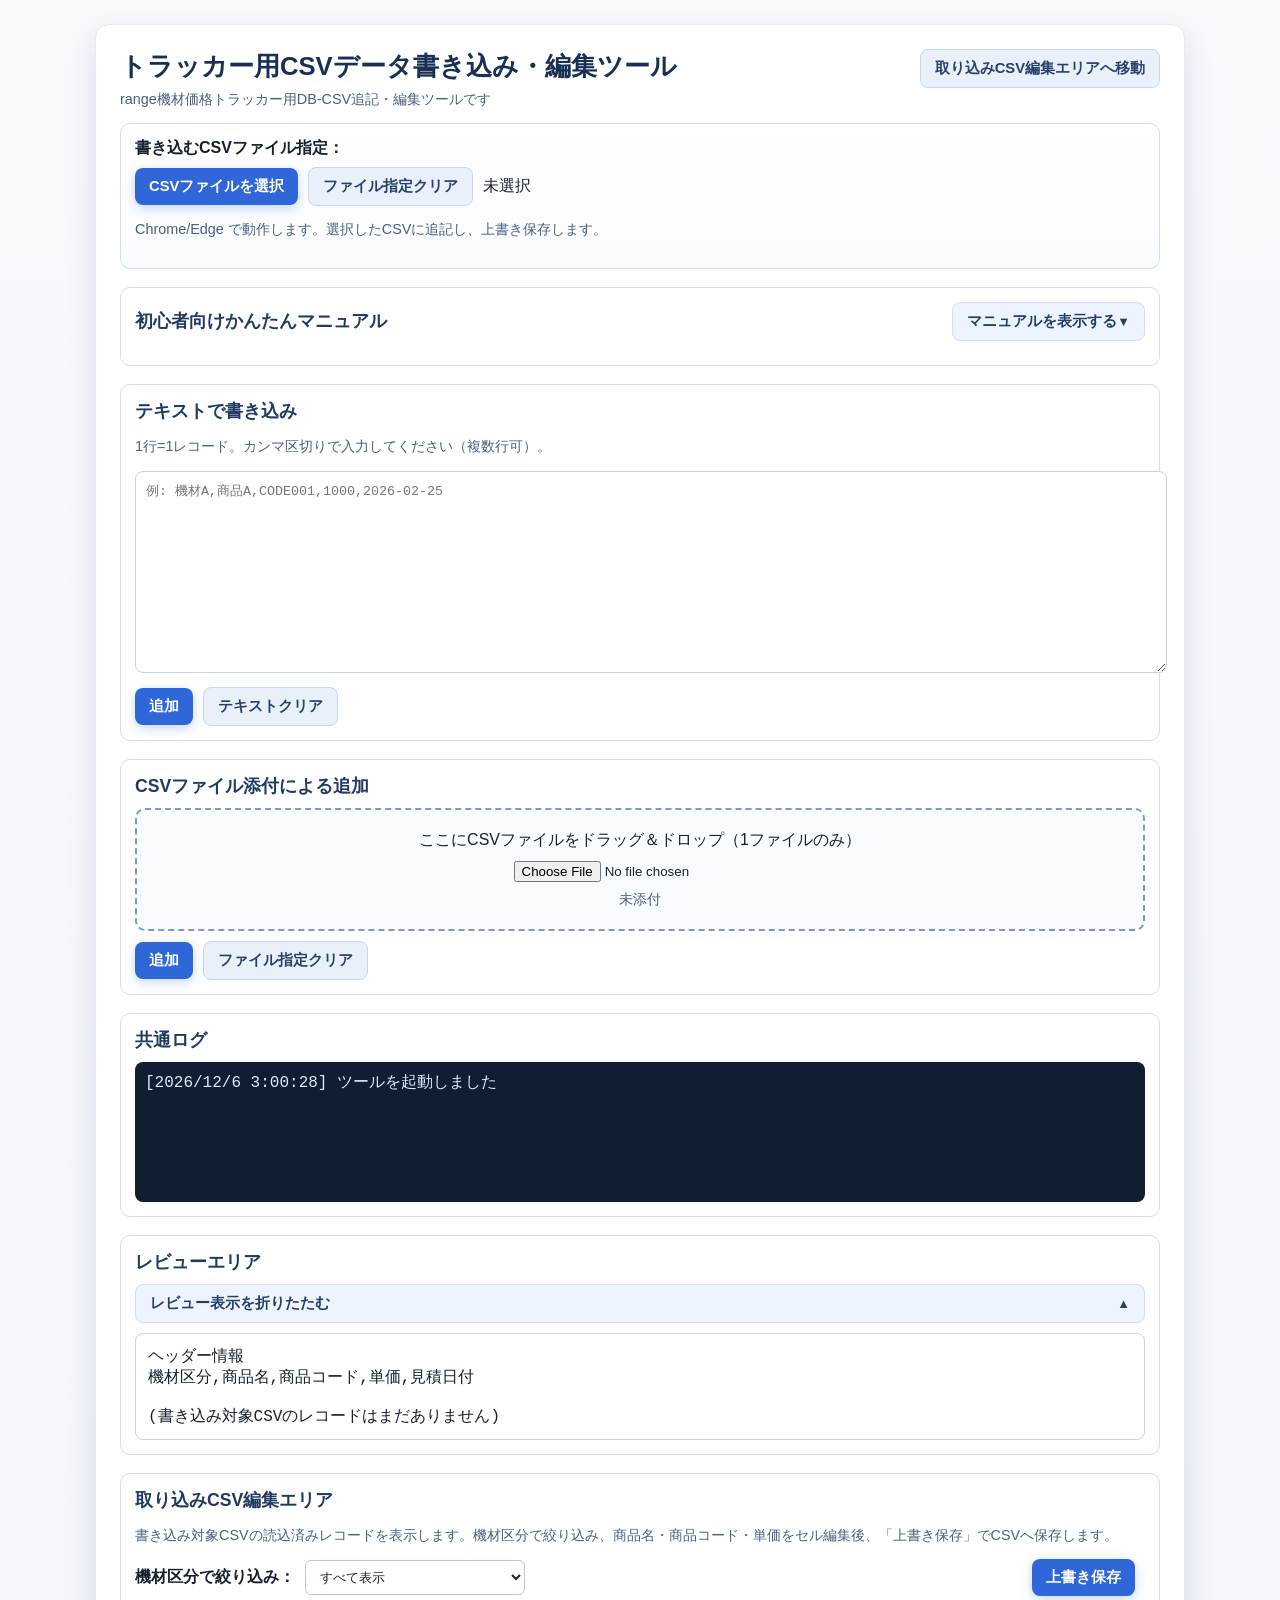
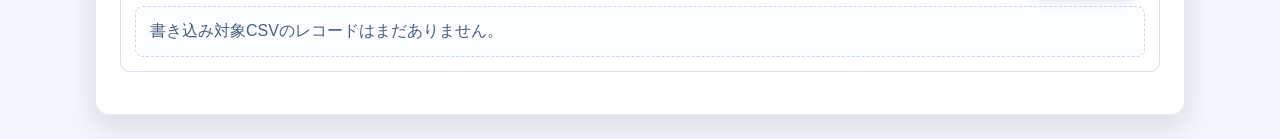
==== commit a30c5d96: "Merge e93b404333eaa16b6b52c11e867c179c5559da5d into 3ce89cf4442a8d557e0c5321787f0379c7dccbe3" ====
--- a/index.html
+++ b/index.html
@@ -42,6 +42,19 @@
         font-size: 1.6rem;
         color: #183055;
       }
+      .hero {
+        display: flex;
+        justify-content: space-between;
+        align-items: flex-start;
+        gap: 12px;
+        flex-wrap: wrap;
+      }
+      .hero-text {
+        flex: 1 1 520px;
+      }
+      .hero-action {
+        flex: 0 0 auto;
+      }
       h2 {
         margin: 0 0 10px;
         font-size: 1.1rem;
@@ -149,6 +162,37 @@
         white-space: pre-wrap;
         font-family: ui-monospace, SFMono-Regular, Menlo, Consolas, monospace;
       }
+      .accordion-toggle {
+        width: 100%;
+        display: flex;
+        justify-content: space-between;
+        align-items: center;
+        background: #eef4ff;
+        color: #213f69;
+        border: 1px solid #d6dfec;
+        margin-bottom: 10px;
+      }
+      .accordion-toggle::after {
+        content: "▲";
+        font-size: 0.8rem;
+      }
+      .accordion-toggle.collapsed::after {
+        content: "▼";
+      }
+      .accordion-panel[hidden] {
+        display: none;
+      }
+      .section-header {
+        display: flex;
+        justify-content: space-between;
+        align-items: center;
+        gap: 12px;
+        flex-wrap: wrap;
+        margin-bottom: 10px;
+      }
+      .section-header h2 {
+        margin-bottom: 0;
+      }
       .hint {
         color: var(--text-sub);
         font-size: 0.9rem;
@@ -181,6 +225,7 @@
       th {
         background: #eef4ff;
         color: #213f69;
+        white-space: nowrap;
       }
       .category-input {
         width: 100%;
@@ -189,12 +234,277 @@
         border-radius: 6px;
         padding: 6px;
       }
+      .toolbar {
+        display: flex;
+        justify-content: space-between;
+        align-items: center;
+        gap: 12px;
+        flex-wrap: wrap;
+        margin-bottom: 10px;
+      }
+      .filter-select {
+        min-width: 220px;
+        border: 1px solid #b7c7e3;
+        border-radius: 6px;
+        padding: 8px 10px;
+        background: #fff;
+        color: var(--text);
+      }
+      .sheet-wrap {
+        overflow: auto;
+        border: 1px solid #d6dfec;
+        border-radius: 8px;
+        background: #fff;
+      }
+      .sheet-table {
+        width: 100%;
+        min-width: 980px;
+        table-layout: fixed;
+      }
+      .sheet-table td {
+        padding: 0;
+      }
+      .sheet-table td.readonly {
+        padding: 8px;
+        background: #f8fbff;
+      }
+      .cell-input {
+        width: 100%;
+        min-width: 120px;
+        border: none;
+        padding: 10px 8px;
+        box-sizing: border-box;
+        background: #fff;
+        font: inherit;
+      }
+      .cell-input:focus {
+        outline: 2px solid rgba(47, 103, 216, 0.25);
+        outline-offset: -2px;
+        background: #f9fbff;
+      }
+      .sheet-table th.resizable {
+        position: relative;
+      }
+      .column-resizer {
+        position: absolute;
+        top: 0;
+        right: -3px;
+        width: 8px;
+        height: 100%;
+        cursor: col-resize;
+        user-select: none;
+        touch-action: none;
+      }
+      .column-resizer::before {
+        content: "";
+        position: absolute;
+        top: 6px;
+        bottom: 6px;
+        left: 3px;
+        width: 2px;
+        border-radius: 999px;
+        background: #9fb4d8;
+      }
+      .muted-box {
+        padding: 14px;
+        border: 1px dashed #c9d7ec;
+        border-radius: 8px;
+        color: var(--text-sub);
+        background: #fbfdff;
+      }
+      .manual-shell {
+        display: grid;
+        grid-template-columns: minmax(260px, 320px) 1fr;
+        gap: 16px;
+      }
+      .manual-nav {
+        display: grid;
+        gap: 10px;
+      }
+      .manual-tab {
+        text-align: left;
+        border: 1px solid #d7e0ee;
+        background: #f8fbff;
+        color: #1f3a63;
+      }
+      .manual-tab.active {
+        background: linear-gradient(180deg, #2f67d8 0%, #2351b2 100%);
+        color: #fff;
+      }
+      .manual-panel {
+        border: 1px solid #d7e0ee;
+        border-radius: 10px;
+        background: #fff;
+        padding: 16px;
+      }
+      .manual-panel[hidden] {
+        display: none;
+      }
+      .manual-grid {
+        display: grid;
+        grid-template-columns: 1.1fr 0.9fr;
+        gap: 18px;
+        align-items: start;
+      }
+      .manual-steps {
+        margin: 0;
+        padding-left: 18px;
+        line-height: 1.8;
+      }
+      .manual-note {
+        margin-top: 10px;
+        padding: 10px 12px;
+        border-left: 4px solid #2f67d8;
+        background: #f5f9ff;
+        color: #355178;
+        border-radius: 6px;
+      }
+      .demo-card {
+        border: 1px solid #d6dfec;
+        border-radius: 12px;
+        overflow: hidden;
+        background: #fff;
+        box-shadow: 0 8px 18px rgba(18, 35, 66, 0.08);
+      }
+      .demo-bar {
+        padding: 8px 12px;
+        background: #eef4ff;
+        color: #244268;
+        font-weight: 700;
+        font-size: 0.9rem;
+      }
+      .demo-body {
+        padding: 14px;
+      }
+      .demo-field {
+        height: 18px;
+        border-radius: 999px;
+        background: linear-gradient(90deg, #e8eef8 0%, #f5f8fd 100%);
+        margin-bottom: 10px;
+      }
+      .demo-field.primary {
+        width: 78%;
+      }
+      .demo-field.secondary {
+        width: 52%;
+      }
+      .demo-button-row {
+        display: flex;
+        gap: 8px;
+        margin-top: 12px;
+      }
+      .demo-button {
+        padding: 8px 10px;
+        border-radius: 8px;
+        font-size: 0.82rem;
+        font-weight: 700;
+      }
+      .demo-button.primary {
+        background: #2f67d8;
+        color: #fff;
+      }
+      .demo-button.secondary {
+        background: #eaf0fa;
+        color: #244268;
+      }
+      .drop-demo {
+        min-height: 190px;
+        border: 2px dashed #94add9;
+        border-radius: 12px;
+        background: linear-gradient(180deg, #f8fbff 0%, #eef5ff 100%);
+        position: relative;
+        overflow: hidden;
+      }
+      .drop-demo::before {
+        content: "CSV";
+        position: absolute;
+        top: 24px;
+        left: 28px;
+        width: 62px;
+        height: 78px;
+        display: grid;
+        place-items: center;
+        background: #ffffff;
+        border: 1px solid #cbd8eb;
+        border-radius: 10px;
+        color: #2f67d8;
+        font-weight: 800;
+        box-shadow: 0 8px 14px rgba(34, 63, 105, 0.12);
+        animation: floatFile 2.6s ease-in-out infinite;
+      }
+      .drop-demo::after {
+        content: "ここへドラッグ＆ドロップ";
+        position: absolute;
+        right: 20px;
+        bottom: 22px;
+        color: #30507d;
+        font-weight: 700;
+        font-size: 0.95rem;
+      }
+      .drop-arrow {
+        position: absolute;
+        left: 96px;
+        top: 56px;
+        font-size: 1.8rem;
+        color: #2f67d8;
+        animation: slideArrow 2.6s ease-in-out infinite;
+      }
+      .scene-table {
+        display: grid;
+        gap: 6px;
+      }
+      .scene-row {
+        display: grid;
+        grid-template-columns: 72px 1fr 120px 90px;
+        gap: 6px;
+      }
+      .scene-cell {
+        height: 34px;
+        border-radius: 6px;
+        background: #f8fbff;
+        border: 1px solid #d7e0ee;
+      }
+      .scene-cell.editing {
+        background: #ffffff;
+        box-shadow: inset 0 0 0 2px rgba(47, 103, 216, 0.25);
+        animation: pulseCell 2.4s ease-in-out infinite;
+      }
+      .scene-caption {
+        margin-top: 10px;
+        color: #466182;
+        font-size: 0.9rem;
+      }
+      @keyframes floatFile {
+        0%, 100% { transform: translate(0, 0); }
+        50% { transform: translate(14px, 10px); }
+      }
+      @keyframes slideArrow {
+        0%, 100% { transform: translateX(0); opacity: 0.45; }
+        50% { transform: translateX(18px); opacity: 1; }
+      }
+      @keyframes pulseCell {
+        0%, 100% { box-shadow: inset 0 0 0 2px rgba(47, 103, 216, 0.2); }
+        50% { box-shadow: inset 0 0 0 2px rgba(47, 103, 216, 0.45); }
+      }
+      @media (max-width: 860px) {
+        .manual-shell,
+        .manual-grid {
+          grid-template-columns: 1fr;
+        }
+      }
     </style>
   </head>
   <body>
     <div class="container">
-      <h1>トラッカー用CSVデータ書き込みツール</h1>
-      <p class="hint" style="margin-top: 0; margin-bottom: 14px">業務で使いやすい配色・操作導線に調整したCSV追記ツールです。</p>
+      <div class="hero">
+        <div class="hero-text">
+          <h1>トラッカー用CSVデータ書き込み・編集ツール</h1>
+          <p class="hint" style="margin-top: 0; margin-bottom: 14px">range機材価格トラッカー用DB-CSV追記・編集ツールです</p>
+        </div>
+        <div class="hero-action">
+          <button id="jumpToEditorBtn" type="button" class="btn-secondary">取り込みCSV編集エリアへ移動</button>
+        </div>
+      </div>
 
       <div class="field">
         <label class="label">書き込むCSVファイル指定：</label>
@@ -205,6 +515,130 @@
         </div>
         <p class="hint">Chrome/Edge で動作します。選択したCSVに追記し、上書き保存します。</p>
       </div>
+
+      <section class="section">
+        <div class="section-header">
+          <h2>初心者向けかんたんマニュアル</h2>
+          <button id="toggleManualBtn" type="button" class="accordion-toggle collapsed" style="width: auto; margin-bottom: 0;">マニュアルを表示する</button>
+        </div>
+        <div id="manualPanel" class="accordion-panel" hidden>
+        <p class="hint">はじめて使う方向けに、場面ごとの操作手順を動くイメージ付きでまとめています。</p>
+        <div class="manual-shell">
+          <div class="manual-nav">
+            <button type="button" class="manual-tab active" data-manual-tab="manual-target">1. 最初にやること</button>
+            <button type="button" class="manual-tab" data-manual-tab="manual-text">2. テキストで追加する</button>
+            <button type="button" class="manual-tab" data-manual-tab="manual-file">3. CSVを添付して追加する</button>
+            <button type="button" class="manual-tab" data-manual-tab="manual-edit">4. 取り込みCSVを編集して保存する</button>
+          </div>
+          <div class="manual-panel" data-manual-panel="manual-target">
+            <div class="manual-grid">
+              <div>
+                <ol class="manual-steps">
+                  <li>画面上部の <strong>「CSVファイルを選択」</strong> を押します。</li>
+                  <li>書き込み先にしたいCSVファイルを選びます。</li>
+                  <li>選択が終わると、レビューエリアと取り込みCSV編集エリアに内容が表示されます。</li>
+                </ol>
+                <div class="manual-note">まずは「書き込み先CSV」を選ぶのがスタートです。選ばないと追加・保存はできません。</div>
+              </div>
+              <div class="demo-card">
+                <div class="demo-bar">場面イメージ：最初の選択</div>
+                <div class="demo-body">
+                  <div class="demo-field primary"></div>
+                  <div class="demo-field secondary"></div>
+                  <div class="demo-button-row">
+                    <div class="demo-button primary">CSVファイルを選択</div>
+                    <div class="demo-button secondary">ファイル指定クリア</div>
+                  </div>
+                </div>
+              </div>
+            </div>
+          </div>
+          <div class="manual-panel" data-manual-panel="manual-text" hidden>
+            <div class="manual-grid">
+              <div>
+                <ol class="manual-steps">
+                  <li>「テキストで書き込み」欄に、1行1レコードでカンマ区切り入力します。</li>
+                  <li>ヘッダー行が含まれていても、自動で除外されます。</li>
+                  <li><strong>「追加」</strong> を押すと、指定中のCSVへ追記保存されます。</li>
+                </ol>
+                <div class="manual-note">例：<code>機材A,商品A,CODE001,1000,2026-03-18</code></div>
+              </div>
+              <div class="demo-card">
+                <div class="demo-bar">場面イメージ：テキスト入力</div>
+                <div class="demo-body">
+                  <div style="height: 98px; border: 1px solid #d6dfec; border-radius: 8px; background: linear-gradient(180deg, #fff 0%, #fafcff 100%); padding: 10px; font-family: monospace; color: #445c7d;">
+                    機材A,商品A,CODE001,1000,2026-03-18<br />
+                    機材B,商品B,CODE002,2500,2026-03-18
+                  </div>
+                  <div class="demo-button-row">
+                    <div class="demo-button primary">追加</div>
+                    <div class="demo-button secondary">テキストクリア</div>
+                  </div>
+                </div>
+              </div>
+            </div>
+          </div>
+          <div class="manual-panel" data-manual-panel="manual-file" hidden>
+            <div class="manual-grid">
+              <div>
+                <ol class="manual-steps">
+                  <li>CSVファイルをドラッグ＆ドロップ、またはファイル選択で添付します。</li>
+                  <li>添付後、必要なら上側レビューで内容を確認します。</li>
+                  <li><strong>「追加」</strong> を押すと、添付CSVのレコードが書き込み先CSVに追記されます。</li>
+                </ol>
+                <div class="manual-note">ファイル添付のイメージを右に表示しています。1ファイルのみ添付できます。</div>
+              </div>
+              <div class="demo-card">
+                <div class="demo-bar">場面イメージ：CSV添付</div>
+                <div class="demo-body">
+                  <div class="drop-demo">
+                    <div class="drop-arrow">→</div>
+                  </div>
+                </div>
+              </div>
+            </div>
+          </div>
+          <div class="manual-panel" data-manual-panel="manual-edit" hidden>
+            <div class="manual-grid">
+              <div>
+                <ol class="manual-steps">
+                  <li>画面下部の <strong>「取り込みCSV編集エリア」</strong> で機材区分を絞り込みます。</li>
+                  <li>表のセルをExcelのように直接編集します。コピー＆ペーストも可能です。</li>
+                  <li>編集が終わったら <strong>「上書き保存」</strong> を押します。</li>
+                </ol>
+                <div class="manual-note">編集できるのは現在、機材区分・商品名・商品コード・単価です。保存すると選択中CSVへ上書きされます。</div>
+              </div>
+              <div class="demo-card">
+                <div class="demo-bar">場面イメージ：セル編集</div>
+                <div class="demo-body">
+                  <div class="scene-table">
+                    <div class="scene-row">
+                      <div class="scene-cell"></div>
+                      <div class="scene-cell editing"></div>
+                      <div class="scene-cell"></div>
+                      <div class="scene-cell"></div>
+                    </div>
+                    <div class="scene-row">
+                      <div class="scene-cell"></div>
+                      <div class="scene-cell"></div>
+                      <div class="scene-cell editing"></div>
+                      <div class="scene-cell"></div>
+                    </div>
+                    <div class="scene-row">
+                      <div class="scene-cell"></div>
+                      <div class="scene-cell"></div>
+                      <div class="scene-cell"></div>
+                      <div class="scene-cell editing"></div>
+                    </div>
+                  </div>
+                  <div class="scene-caption">青く光るセルが、いま編集しているイメージです。</div>
+                </div>
+              </div>
+            </div>
+          </div>
+        </div>
+        </div>
+      </section>
 
       <section class="section">
         <h2>テキストで書き込み</h2>
@@ -262,7 +696,51 @@
 
       <section class="section">
         <h2>レビューエリア</h2>
-        <div id="review" class="review"></div>
+        <button id="toggleReviewBtn" type="button" class="accordion-toggle">レビュー表示を折りたたむ</button>
+        <div id="reviewPanel" class="accordion-panel">
+          <div id="review" class="review"></div>
+        </div>
+      </section>
+
+      <section id="importEditorSection" class="section">
+        <h2>取り込みCSV編集エリア</h2>
+        <p class="hint">書き込み対象CSVの読込済みレコードを表示します。機材区分で絞り込み、商品名・商品コード・単価をセル編集後、「上書き保存」でCSVへ保存します。</p>
+        <div class="toolbar">
+          <div class="inline">
+            <label class="label" for="categoryFilter" style="margin-bottom: 0">機材区分で絞り込み：</label>
+            <select id="categoryFilter" class="filter-select">
+              <option value="">すべて表示</option>
+            </select>
+          </div>
+          <div class="inline">
+            <button id="saveGridBtn" type="button" class="btn-primary">上書き保存</button>
+            <span id="gridResult" class="message"></span>
+          </div>
+        </div>
+        <div id="gridEmpty" class="muted-box">書き込み対象CSVファイルを選択すると、ここに編集テーブルが表示されます。</div>
+        <div id="gridWrap" class="sheet-wrap" hidden>
+          <table class="sheet-table">
+            <colgroup>
+              <col style="width: 110px" />
+              <col style="width: 160px" />
+              <col id="productNameCol" style="width: 360px" />
+              <col style="width: 160px" />
+              <col style="width: 130px" />
+              <col style="width: 150px" />
+            </colgroup>
+            <thead>
+              <tr>
+                <th>レコード番号</th>
+                <th>機材区分（編集可）</th>
+                <th class="resizable">商品名（編集可）<span id="productNameResizer" class="column-resizer" aria-hidden="true"></span></th>
+                <th>商品コード（編集可）</th>
+                <th>単価（編集可）</th>
+                <th>見積日付</th>
+              </tr>
+            </thead>
+            <tbody id="gridBody"></tbody>
+          </table>
+        </div>
       </section>
     </div>
 
@@ -274,17 +752,33 @@
         let targetHandle = null;
         let attachedCsvFile = null;
         let attachedCsvRows = [];
+        let targetDataRows = [];
+        let currentFilterValue = "";
 
         const targetFileNameEl = document.getElementById("targetFileName");
         const textResultEl = document.getElementById("textResult");
         const fileResultEl = document.getElementById("fileResult");
+        const gridResultEl = document.getElementById("gridResult");
         const commonLogEl = document.getElementById("commonLog");
         const reviewEl = document.getElementById("review");
+        const reviewPanelEl = document.getElementById("reviewPanel");
+        const toggleReviewBtnEl = document.getElementById("toggleReviewBtn");
         const attachedFileEl = document.getElementById("attachedFile");
         const attachedEditorEl = document.getElementById("attachedEditor");
         const editorBodyEl = document.getElementById("editorBody");
         const attachInputEl = document.getElementById("attachInput");
         const textInputEl = document.getElementById("textInput");
+        const categoryFilterEl = document.getElementById("categoryFilter");
+        const gridBodyEl = document.getElementById("gridBody");
+        const gridWrapEl = document.getElementById("gridWrap");
+        const gridEmptyEl = document.getElementById("gridEmpty");
+        const productNameColEl = document.getElementById("productNameCol");
+        const productNameResizerEl = document.getElementById("productNameResizer");
+        const importEditorSectionEl = document.getElementById("importEditorSection");
+        const manualTabEls = document.querySelectorAll("[data-manual-tab]");
+        const manualPanelEls = document.querySelectorAll("[data-manual-panel]");
+        const manualPanelContainerEl = document.getElementById("manualPanel");
+        const toggleManualBtnEl = document.getElementById("toggleManualBtn");
 
         function normalizeCell(value) {
           return String(value ?? "")
@@ -390,9 +884,120 @@
           reviewEl.textContent = lines.join("\n");
         }
 
+        function setReviewCollapsed(collapsed) {
+          reviewPanelEl.hidden = collapsed;
+          toggleReviewBtnEl.classList.toggle("collapsed", collapsed);
+          toggleReviewBtnEl.textContent = collapsed ? "レビュー表示を展開する" : "レビュー表示を折りたたむ";
+        }
+
+        function renderCategoryFilter() {
+          const categories = [...new Set(targetDataRows.map((row) => row[0]).filter(Boolean))].sort((a, b) =>
+            a.localeCompare(b, "ja")
+          );
+          categoryFilterEl.innerHTML = [`<option value="">すべて表示</option>`]
+            .concat(categories.map((category) => `<option value="${escapeHtml(category)}">${escapeHtml(category)}</option>`))
+            .join("");
+          categoryFilterEl.value = categories.includes(currentFilterValue) ? currentFilterValue : "";
+          currentFilterValue = categoryFilterEl.value;
+        }
+
+        function renderGrid() {
+          renderCategoryFilter();
+
+          if (targetDataRows.length === 0) {
+            gridWrapEl.hidden = true;
+            gridEmptyEl.hidden = false;
+            gridEmptyEl.textContent = "書き込み対象CSVのレコードはまだありません。";
+            gridBodyEl.innerHTML = "";
+            return;
+          }
+
+          const filteredRows = targetDataRows
+            .map((row, index) => ({ row, index }))
+            .filter(({ row }) => !currentFilterValue || row[0] === currentFilterValue);
+
+          if (filteredRows.length === 0) {
+            gridWrapEl.hidden = true;
+            gridEmptyEl.hidden = false;
+            gridEmptyEl.textContent = "選択中の機材区分に一致するレコードはありません。";
+            gridBodyEl.innerHTML = "";
+            return;
+          }
+
+          gridEmptyEl.hidden = true;
+          gridWrapEl.hidden = false;
+          gridBodyEl.innerHTML = filteredRows
+            .map(
+              ({ row, index }) => `
+                <tr>
+                  <td class="readonly">${index + 1}</td>
+                  <td><input class="cell-input" type="text" data-row-index="${index}" data-col-index="0" value="${escapeHtml(row[0])}" /></td>
+                  <td><input class="cell-input" type="text" data-row-index="${index}" data-col-index="1" value="${escapeHtml(row[1])}" /></td>
+                  <td><input class="cell-input" type="text" data-row-index="${index}" data-col-index="2" value="${escapeHtml(row[2])}" /></td>
+                  <td><input class="cell-input" type="text" data-row-index="${index}" data-col-index="3" value="${escapeHtml(row[3])}" /></td>
+                  <td class="readonly">${escapeHtml(row[4])}</td>
+                </tr>
+              `
+            )
+            .join("");
+        }
+
+        function syncGridEdits() {
+          const inputs = gridBodyEl.querySelectorAll("input[data-row-index][data-col-index]");
+          inputs.forEach((input) => {
+            const rowIndex = Number(input.getAttribute("data-row-index"));
+            const colIndex = Number(input.getAttribute("data-col-index"));
+            if (targetDataRows[rowIndex]) {
+              targetDataRows[rowIndex][colIndex] = normalizeCell(input.value);
+            }
+          });
+        }
+
+        function setupProductNameResize() {
+          if (!productNameColEl || !productNameResizerEl) return;
+
+          let startX = 0;
+          let startWidth = 0;
+
+          const onPointerMove = (event) => {
+            const nextWidth = Math.max(220, startWidth + (event.clientX - startX));
+            productNameColEl.style.width = `${nextWidth}px`;
+          };
+
+          const onPointerUp = () => {
+            window.removeEventListener("pointermove", onPointerMove);
+            window.removeEventListener("pointerup", onPointerUp);
+          };
+
+          productNameResizerEl.addEventListener("pointerdown", (event) => {
+            event.preventDefault();
+            startX = event.clientX;
+            startWidth = productNameColEl.getBoundingClientRect().width;
+            window.addEventListener("pointermove", onPointerMove);
+            window.addEventListener("pointerup", onPointerUp);
+          });
+        }
+
+        function setActiveManual(tabId) {
+          manualTabEls.forEach((tabEl) => {
+            tabEl.classList.toggle("active", tabEl.getAttribute("data-manual-tab") === tabId);
+          });
+          manualPanelEls.forEach((panelEl) => {
+            panelEl.hidden = panelEl.getAttribute("data-manual-panel") !== tabId;
+          });
+        }
+
+        function setManualCollapsed(collapsed) {
+          manualPanelContainerEl.hidden = collapsed;
+          toggleManualBtnEl.classList.toggle("collapsed", collapsed);
+          toggleManualBtnEl.textContent = collapsed ? "マニュアルを表示する" : "マニュアルを閉じる";
+        }
+
         async function refreshReviewFromTarget() {
           if (!targetHandle) {
             renderReview();
+            targetDataRows = [];
+            renderGrid();
             return;
           }
 
@@ -408,6 +1013,8 @@
           }
 
           renderReview(baseRows);
+          targetDataRows = baseRows.slice(1).map((row) => row.slice());
+          renderGrid();
         }
 
         async function readTargetRows() {
@@ -521,6 +1128,8 @@
           await writable.close();
 
           renderReview(mergedRows);
+          targetDataRows = mergedRows.slice(1).map((row) => row.slice());
+          renderGrid();
           log(`${sourceLabel}: ${inputRows.length}件を追記しました`);
           return inputRows.length;
         }
@@ -563,6 +1172,10 @@
           targetHandle = null;
           targetFileNameEl.textContent = "未選択";
           renderReview();
+          targetDataRows = [];
+          currentFilterValue = "";
+          renderGrid();
+          setResult(gridResultEl, "", false);
           log("書き込み先ファイル指定をクリアしました");
         });
 
@@ -658,8 +1271,61 @@
           log("添付CSVファイル指定をクリアしました");
         });
 
+        categoryFilterEl.addEventListener("change", () => {
+          syncGridEdits();
+          currentFilterValue = categoryFilterEl.value;
+          renderGrid();
+        });
+
+        document.getElementById("saveGridBtn").addEventListener("click", async () => {
+          setResult(gridResultEl, "", false);
+          try {
+            if (!targetHandle) {
+              throw new Error("書き込むCSVファイルを指定してください");
+            }
+
+            syncGridEdits();
+            const rowsToSave = [EXPECTED_HEADER.slice(), ...targetDataRows.map((row) => row.map((cell) => normalizeCell(cell)))];
+            const csvOut = rowsToCsv(rowsToSave);
+            const writable = await targetHandle.createWritable();
+            await writable.write(csvOut);
+            await writable.close();
+
+            renderReview(rowsToSave);
+            renderGrid();
+            setResult(gridResultEl, "正常終了: 編集内容を上書き保存しました", false);
+            log("編集テーブルの内容を上書き保存しました");
+          } catch (err) {
+            setResult(gridResultEl, `書き込みエラー: ${err.message}`, true);
+            log(`編集テーブル保存エラー: ${err.message}`);
+          }
+        });
+
+        toggleReviewBtnEl.addEventListener("click", () => {
+          setReviewCollapsed(!reviewPanelEl.hidden);
+        });
+
+        document.getElementById("jumpToEditorBtn").addEventListener("click", () => {
+          importEditorSectionEl.scrollIntoView({ behavior: "smooth", block: "start" });
+        });
+
+        manualTabEls.forEach((tabEl) => {
+          tabEl.addEventListener("click", () => {
+            setActiveManual(tabEl.getAttribute("data-manual-tab"));
+          });
+        });
+
+        toggleManualBtnEl.addEventListener("click", () => {
+          setManualCollapsed(!manualPanelContainerEl.hidden);
+        });
+
         renderReview();
         renderAttachedEditor();
+        renderGrid();
+        setReviewCollapsed(false);
+        setupProductNameResize();
+        setActiveManual("manual-target");
+        setManualCollapsed(true);
         log("ツールを起動しました");
       })();
     </script>
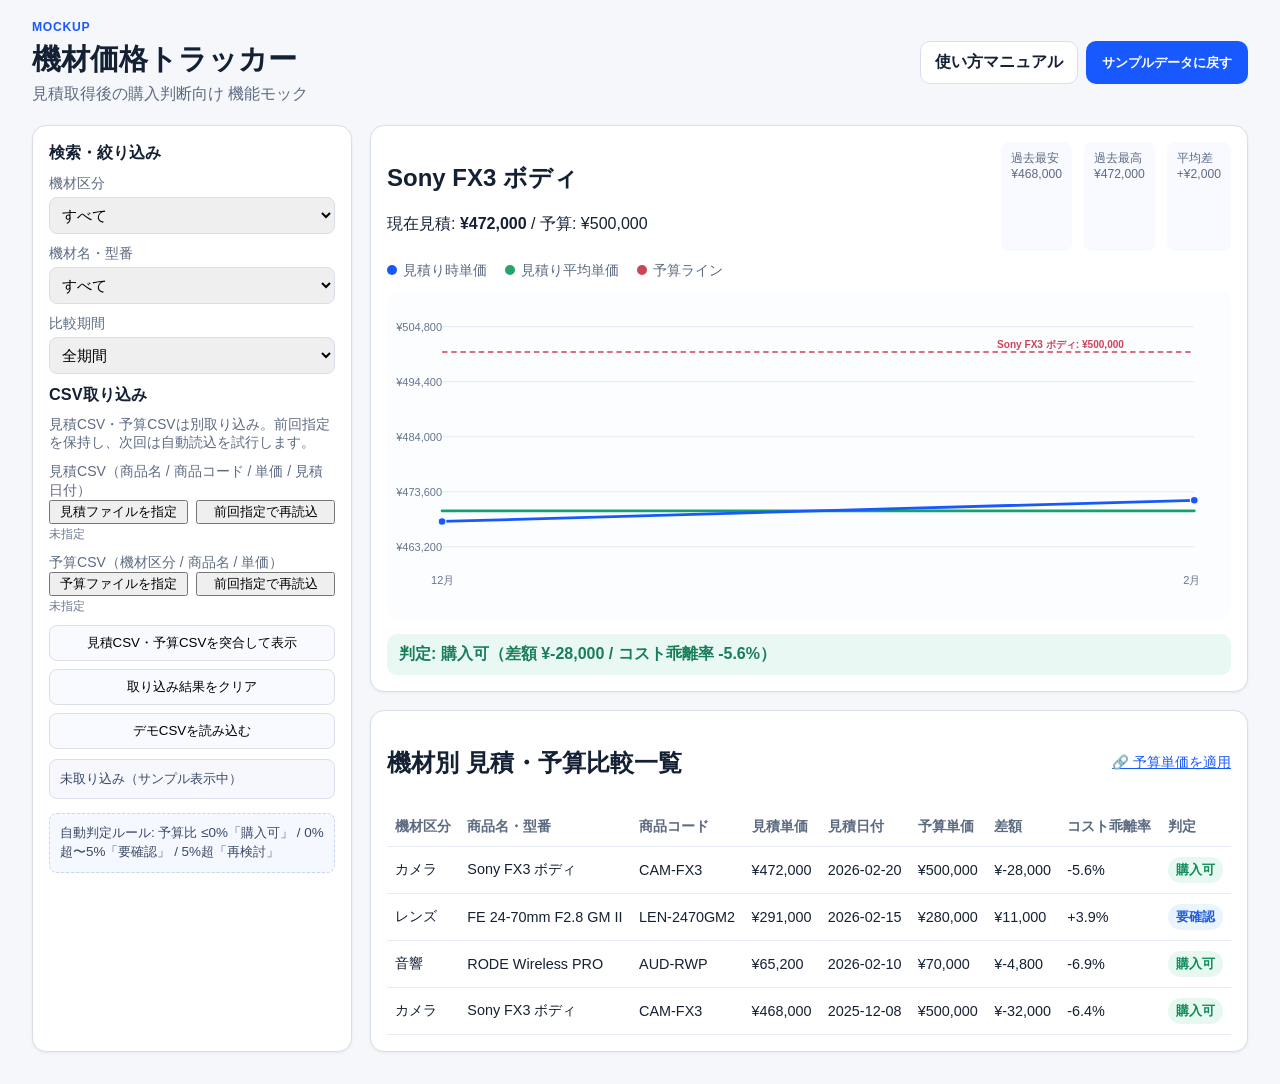
==== commit 455c131a: "Add interactive beginner manual as single HTML page" ====
--- a/index.html
+++ b/index.html
@@ -1,1333 +1,718 @@
-<!DOCTYPE html>
+<!doctype html>
 <html lang="ja">
   <head>
     <meta charset="UTF-8" />
     <meta name="viewport" content="width=device-width, initial-scale=1.0" />
-    <title>トラッカー用CSVデータ書き込みツール</title>
+    <title>機材価格トラッカー（機能モック）</title>
     <style>
       :root {
         color-scheme: light;
-        font-family: "Yu Gothic UI", "Meiryo", sans-serif;
-        --bg: #f3f6fb;
-        --surface: #ffffff;
-        --surface-muted: #f8fbff;
-        --text: #17212f;
-        --text-sub: #4b5f7f;
-        --border: #d6dfec;
-        --shadow: 0 12px 30px rgba(15, 34, 63, 0.12);
-        --primary: #2f67d8;
-        --primary-strong: #2351b2;
-        --secondary: #6b7f9f;
-        --secondary-strong: #4e607c;
-        --success: #0f7b32;
-        --danger: #bf1a1a;
-      }
-      body {
-        margin: 0;
-        background: linear-gradient(180deg, #f7f9fd 0%, var(--bg) 100%);
-        color: var(--text);
-      }
-      .container {
-        max-width: 1040px;
-        margin: 24px auto;
-        background: var(--surface);
-        border-radius: 14px;
-        box-shadow: var(--shadow);
-        border: 1px solid #e4ebf6;
-        padding: 24px;
-      }
-      h1 {
-        margin-top: 0;
-        margin-bottom: 6px;
-        font-size: 1.6rem;
-        color: #183055;
-      }
-      .hero {
-        display: flex;
-        justify-content: space-between;
-        align-items: flex-start;
-        gap: 12px;
-        flex-wrap: wrap;
-      }
-      .hero-text {
-        flex: 1 1 520px;
-      }
-      .hero-action {
-        flex: 0 0 auto;
-      }
-      h2 {
-        margin: 0 0 10px;
-        font-size: 1.1rem;
-        color: #1f3a63;
-      }
-      .field,
-      .section {
-        margin-bottom: 18px;
-        background: var(--surface);
-        border: 1px solid var(--border);
-        border-radius: 10px;
-        padding: 14px;
-      }
-      .field {
-        background: linear-gradient(180deg, #ffffff 0%, #f9fcff 100%);
-      }
-      .label {
-        display: block;
-        margin-bottom: 8px;
-        font-weight: 700;
-      }
-      .inline {
-        display: flex;
-        gap: 10px;
-        align-items: center;
-        flex-wrap: wrap;
-      }
-      button {
-        border: none;
-        border-radius: 8px;
-        padding: 9px 14px;
-        cursor: pointer;
-        font-size: 0.92rem;
-        font-weight: 600;
-        transition: transform 0.04s ease, background-color 0.2s ease, box-shadow 0.2s ease;
-      }
-      button:active {
-        transform: translateY(1px);
-      }
-      button:disabled {
-        opacity: 0.55;
-        cursor: not-allowed;
-      }
-      .btn-primary {
-        background: var(--primary);
-        color: #fff;
-        box-shadow: 0 3px 12px rgba(47, 103, 216, 0.28);
-      }
-      .btn-primary:hover {
-        background: var(--primary-strong);
-      }
-      .btn-secondary {
-        background: #eaf0fa;
-        color: #27416a;
-        border: 1px solid #c9d7ec;
-      }
-      .btn-secondary:hover {
-        background: #dfe9f8;
-      }
-      textarea {
-        width: 100%;
-        min-height: 180px;
-        border-radius: 8px;
-        border: 1px solid #c7d2e3;
-        padding: 10px;
-        resize: vertical;
-        font-family: ui-monospace, SFMono-Regular, Menlo, Consolas, monospace;
-        line-height: 1.5;
-      }
-      .dropzone {
-        border: 2px dashed #7f98c9;
-        border-radius: 10px;
-        padding: 20px;
-        text-align: center;
-        background: var(--surface-muted);
-      }
-      .dropzone.dragover {
-        background: #e8f0ff;
-        border-color: var(--primary);
-      }
-      .message {
-        margin-top: 8px;
-        font-size: 0.95rem;
-      }
-      .message.success {
-        color: var(--success);
-      }
-      .message.error {
-        color: var(--danger);
-      }
-      .log {
-        background: #111d33;
-        color: #dbeafe;
-        padding: 10px;
-        border-radius: 8px;
-        min-height: 120px;
-        white-space: pre-wrap;
-        font-family: ui-monospace, SFMono-Regular, Menlo, Consolas, monospace;
-      }
-      .review {
-        border: 1px solid #c7d2e3;
-        border-radius: 8px;
-        padding: 12px;
-        background: #fff;
-        white-space: pre-wrap;
-        font-family: ui-monospace, SFMono-Regular, Menlo, Consolas, monospace;
-      }
-      .accordion-toggle {
-        width: 100%;
-        display: flex;
-        justify-content: space-between;
-        align-items: center;
-        background: #eef4ff;
-        color: #213f69;
-        border: 1px solid #d6dfec;
-        margin-bottom: 10px;
-      }
-      .accordion-toggle::after {
-        content: "▲";
-        font-size: 0.8rem;
-      }
-      .accordion-toggle.collapsed::after {
-        content: "▼";
-      }
-      .accordion-panel[hidden] {
-        display: none;
-      }
-      .section-header {
-        display: flex;
-        justify-content: space-between;
-        align-items: center;
-        gap: 12px;
-        flex-wrap: wrap;
-        margin-bottom: 10px;
-      }
-      .section-header h2 {
-        margin-bottom: 0;
-      }
-      .hint {
-        color: var(--text-sub);
-        font-size: 0.9rem;
-      }
-      .editor {
-        margin-top: 12px;
-        border: 1px solid #c7d2e3;
-        border-radius: 8px;
-        padding: 10px;
-        background: #fff;
-      }
-      .editor[hidden] {
-        display: none;
-      }
-      .editor-table-wrap {
-        overflow-x: auto;
-      }
-      table {
-        border-collapse: collapse;
-        width: 100%;
-        min-width: 860px;
-      }
-      th,
-      td {
-        border: 1px solid #d6dfec;
-        padding: 8px;
-        text-align: left;
-        font-size: 0.9rem;
-      }
-      th {
-        background: #eef4ff;
-        color: #213f69;
-        white-space: nowrap;
-      }
-      .category-input {
-        width: 100%;
-        box-sizing: border-box;
-        border: 1px solid #b7c7e3;
-        border-radius: 6px;
-        padding: 6px;
-      }
-      .toolbar {
-        display: flex;
-        justify-content: space-between;
-        align-items: center;
-        gap: 12px;
-        flex-wrap: wrap;
-        margin-bottom: 10px;
-      }
-      .filter-select {
-        min-width: 220px;
-        border: 1px solid #b7c7e3;
-        border-radius: 6px;
-        padding: 8px 10px;
-        background: #fff;
-        color: var(--text);
-      }
-      .sheet-wrap {
-        overflow: auto;
-        border: 1px solid #d6dfec;
-        border-radius: 8px;
-        background: #fff;
-      }
-      .sheet-table {
-        width: 100%;
-        min-width: 980px;
-        table-layout: fixed;
-      }
-      .sheet-table td {
-        padding: 0;
-      }
-      .sheet-table td.readonly {
-        padding: 8px;
-        background: #f8fbff;
-      }
-      .cell-input {
-        width: 100%;
-        min-width: 120px;
-        border: none;
-        padding: 10px 8px;
-        box-sizing: border-box;
-        background: #fff;
-        font: inherit;
-      }
-      .cell-input:focus {
-        outline: 2px solid rgba(47, 103, 216, 0.25);
-        outline-offset: -2px;
-        background: #f9fbff;
-      }
-      .sheet-table th.resizable {
-        position: relative;
-      }
-      .column-resizer {
-        position: absolute;
-        top: 0;
-        right: -3px;
-        width: 8px;
-        height: 100%;
-        cursor: col-resize;
-        user-select: none;
-        touch-action: none;
-      }
-      .column-resizer::before {
-        content: "";
-        position: absolute;
-        top: 6px;
-        bottom: 6px;
-        left: 3px;
-        width: 2px;
-        border-radius: 999px;
-        background: #9fb4d8;
-      }
-      .muted-box {
-        padding: 14px;
-        border: 1px dashed #c9d7ec;
-        border-radius: 8px;
-        color: var(--text-sub);
-        background: #fbfdff;
-      }
-      .manual-shell {
-        display: grid;
-        grid-template-columns: minmax(260px, 320px) 1fr;
-        gap: 16px;
-      }
-      .manual-nav {
-        display: grid;
-        gap: 10px;
-      }
-      .manual-tab {
-        text-align: left;
-        border: 1px solid #d7e0ee;
-        background: #f8fbff;
-        color: #1f3a63;
-      }
-      .manual-tab.active {
-        background: linear-gradient(180deg, #2f67d8 0%, #2351b2 100%);
-        color: #fff;
-      }
-      .manual-panel {
-        border: 1px solid #d7e0ee;
-        border-radius: 10px;
-        background: #fff;
-        padding: 16px;
-      }
-      .manual-panel[hidden] {
-        display: none;
-      }
-      .manual-grid {
-        display: grid;
-        grid-template-columns: 1.1fr 0.9fr;
-        gap: 18px;
-        align-items: start;
-      }
-      .manual-steps {
-        margin: 0;
-        padding-left: 18px;
-        line-height: 1.8;
-      }
-      .manual-note {
-        margin-top: 10px;
-        padding: 10px 12px;
-        border-left: 4px solid #2f67d8;
-        background: #f5f9ff;
-        color: #355178;
-        border-radius: 6px;
-      }
-      .demo-card {
-        border: 1px solid #d6dfec;
-        border-radius: 12px;
-        overflow: hidden;
-        background: #fff;
-        box-shadow: 0 8px 18px rgba(18, 35, 66, 0.08);
-      }
-      .demo-bar {
-        padding: 8px 12px;
-        background: #eef4ff;
-        color: #244268;
-        font-weight: 700;
-        font-size: 0.9rem;
-      }
-      .demo-body {
-        padding: 14px;
-      }
-      .demo-field {
-        height: 18px;
-        border-radius: 999px;
-        background: linear-gradient(90deg, #e8eef8 0%, #f5f8fd 100%);
-        margin-bottom: 10px;
-      }
-      .demo-field.primary {
-        width: 78%;
-      }
-      .demo-field.secondary {
-        width: 52%;
-      }
-      .demo-button-row {
-        display: flex;
-        gap: 8px;
-        margin-top: 12px;
-      }
-      .demo-button {
-        padding: 8px 10px;
-        border-radius: 8px;
-        font-size: 0.82rem;
-        font-weight: 700;
-      }
-      .demo-button.primary {
-        background: #2f67d8;
-        color: #fff;
-      }
-      .demo-button.secondary {
-        background: #eaf0fa;
-        color: #244268;
-      }
-      .drop-demo {
-        min-height: 190px;
-        border: 2px dashed #94add9;
-        border-radius: 12px;
-        background: linear-gradient(180deg, #f8fbff 0%, #eef5ff 100%);
-        position: relative;
-        overflow: hidden;
-      }
-      .drop-demo::before {
-        content: "CSV";
-        position: absolute;
-        top: 24px;
-        left: 28px;
-        width: 62px;
-        height: 78px;
-        display: grid;
-        place-items: center;
-        background: #ffffff;
-        border: 1px solid #cbd8eb;
-        border-radius: 10px;
-        color: #2f67d8;
-        font-weight: 800;
-        box-shadow: 0 8px 14px rgba(34, 63, 105, 0.12);
-        animation: floatFile 2.6s ease-in-out infinite;
-      }
-      .drop-demo::after {
-        content: "ここへドラッグ＆ドロップ";
-        position: absolute;
-        right: 20px;
-        bottom: 22px;
-        color: #30507d;
-        font-weight: 700;
-        font-size: 0.95rem;
-      }
-      .drop-arrow {
-        position: absolute;
-        left: 96px;
-        top: 56px;
-        font-size: 1.8rem;
-        color: #2f67d8;
-        animation: slideArrow 2.6s ease-in-out infinite;
-      }
-      .scene-table {
-        display: grid;
-        gap: 6px;
-      }
-      .scene-row {
-        display: grid;
-        grid-template-columns: 72px 1fr 120px 90px;
-        gap: 6px;
-      }
-      .scene-cell {
-        height: 34px;
-        border-radius: 6px;
-        background: #f8fbff;
-        border: 1px solid #d7e0ee;
-      }
-      .scene-cell.editing {
-        background: #ffffff;
-        box-shadow: inset 0 0 0 2px rgba(47, 103, 216, 0.25);
-        animation: pulseCell 2.4s ease-in-out infinite;
-      }
-      .scene-caption {
-        margin-top: 10px;
-        color: #466182;
-        font-size: 0.9rem;
-      }
-      @keyframes floatFile {
-        0%, 100% { transform: translate(0, 0); }
-        50% { transform: translate(14px, 10px); }
-      }
-      @keyframes slideArrow {
-        0%, 100% { transform: translateX(0); opacity: 0.45; }
-        50% { transform: translateX(18px); opacity: 1; }
-      }
-      @keyframes pulseCell {
-        0%, 100% { box-shadow: inset 0 0 0 2px rgba(47, 103, 216, 0.2); }
-        50% { box-shadow: inset 0 0 0 2px rgba(47, 103, 216, 0.45); }
-      }
-      @media (max-width: 860px) {
-        .manual-shell,
-        .manual-grid {
-          grid-template-columns: 1fr;
-        }
-      }
+        --bg: #f5f7fb;
+        --panel: #fff;
+        --text: #142033;
+        --muted: #5d6b82;
+        --line: #d8deea;
+        --primary: #1859ff;
+      }
+      * { box-sizing: border-box; }
+      body { margin: 0; font-family: "Inter", "Noto Sans JP", sans-serif; color: var(--text); background: var(--bg); }
+      .topbar { display: flex; justify-content: space-between; align-items: center; padding: 20px 32px; }
+      .badge { margin: 0; color: var(--primary); font-size: .76rem; font-weight: 700; letter-spacing: .06em; text-transform: uppercase; }
+      h1 { margin: 6px 0 4px; font-size: 1.8rem; }
+      .subtitle { margin: 0; color: var(--muted); }
+      .primary { border: 0; border-radius: 10px; background: var(--primary); color: #fff; padding: 10px 16px; font-weight: 600; cursor: pointer; }
+      .layout { display: grid; grid-template-columns: 320px 1fr; gap: 18px; padding: 0 32px 32px; }
+      .panel { background: var(--panel); border: 1px solid var(--line); border-radius: 14px; padding: 16px; box-shadow: 0 1px 3px rgba(16,24,40,.06); }
+      .filters { grid-row: span 2; }
+      .filters h2 { margin: 0 0 10px; font-size: 1.02rem; }
+      .helper { margin: 0 0 10px; color: var(--muted); font-size: .86rem; }
+      .notice, .rule-note { margin: 10px 0 14px; border-radius: 8px; padding: 10px; font-size: .84rem; }
+      .notice { background: #f6f8fd; border: 1px solid var(--line); color: #3b4a64; }
+      .rule-note { border: 1px dashed #c8d5f0; background: #f5f8ff; color: #3b4a64; line-height: 1.4; }
+      label { display: block; margin-bottom: 10px; color: var(--muted); font-size: .88rem; }
+      input, select { width: 100%; margin-top: 4px; border: 1px solid var(--line); border-radius: 8px; padding: 8px; font-size: .95rem; }
+      .quick-tags { display: grid; gap: 8px; margin-top: 8px; }
+      .quick-tags button { border: 1px solid var(--line); border-radius: 8px; padding: 8px; background: #f8faff; cursor: pointer; }
+      .chart-header { display: flex; justify-content: space-between; gap: 12px; }
+      .kpis { display: flex; gap: 12px; }
+      .kpis p { margin: 0; background: #f8faff; padding: 8px 10px; border-radius: 8px; font-weight: 600; }
+      .kpis span { display:block; font-size:.76rem; color:var(--muted); font-weight:500; }
+      .legend { margin-top: 10px; display: flex; gap: 18px; font-size: .9rem; color: var(--muted); }
+      .dot { display:inline-block; width:10px; height:10px; border-radius:50%; margin-right:6px; }
+      .quote { background:#1859ff; } .avg { background:#23a36d; } .budget { background:#cc4458; }
+      .price-chart { width:100%; margin-top:10px; border-radius:12px; background:#fcfdff; }
+      .grid line { stroke:#e4e9f4; stroke-width:1; }
+      .budget-line { stroke:#cc4458; stroke-width:1.6; stroke-dasharray:6 4; }
+      .line { fill:none; stroke-width:3; stroke-linecap:round; stroke-linejoin:round; }
+      .line.quote { stroke:#1859ff; } .line.avg { stroke:#12a36f; }
+      .axis-labels text { fill:#66758d; font-size:12px; }
+      .budget-label { fill:#5a6480; font-size:11px; font-weight:600; }
+      .status-bar { margin-top:10px; border-radius:10px; padding:10px 12px; font-weight:600; }
+      .status-bar.good { background:#e9f8f2; color:#177e58; }
+      .status-bar.warn { background:#fff3e1; color:#af6200; }
+      table { width:100%; border-collapse: collapse; margin-top:8px; }
+      th, td { text-align:left; border-bottom:1px solid #e7ebf3; padding:10px 8px; font-size:.9rem; }
+      th { color:var(--muted); font-weight:600; }
+      .pill { display:inline-block; padding:4px 8px; border-radius:999px; font-size:.82rem; font-weight:700; }
+      .great { background:#e6f8ef; color:#0d8a57; }
+      .ok { background:#eaf4ff; color:#215bd8; }
+      .warn { background:#fff3e1; color:#c26d00; }
+      .split-actions { display:grid; grid-template-columns:1fr 1fr; gap:8px; }
+      .path-view { font-size:.78rem; color:#6a7891; margin-top:2px; word-break:break-all; }
+      .list-header { display:flex; align-items:center; justify-content:space-between; gap:10px; }
+      .link-action { background:none; border:0; color:#1859ff; font-size:.85rem; cursor:pointer; text-decoration:underline; padding:0; }
     </style>
   </head>
   <body>
-    <div class="container">
-      <div class="hero">
-        <div class="hero-text">
-          <h1>トラッカー用CSVデータ書き込み・編集ツール</h1>
-          <p class="hint" style="margin-top: 0; margin-bottom: 14px">range機材価格トラッカー用DB-CSV追記・編集ツールです</p>
+    <header class="topbar">
+      <div>
+        <p class="badge">Mockup</p>
+        <h1>機材価格トラッカー</h1>
+        <p class="subtitle">見積取得後の購入判断向け 機能モック</p>
+      </div>
+      <div style="display:flex; gap:8px; flex-wrap:wrap; justify-content:flex-end;">
+        <a href="./user_manual.html" target="_blank" rel="noopener" style="display:inline-flex; align-items:center; text-decoration:none; border:1px solid var(--line); border-radius:10px; background:#fff; color:var(--text); padding:10px 14px; font-weight:600;">使い方マニュアル</a>
+        <button type="button" class="primary" id="load-sample">サンプルデータに戻す</button>
+      </div>
+    </header>
+
+    <main class="layout">
+      <aside class="panel filters">
+        <h2>検索・絞り込み</h2>
+        <label>
+          機材区分
+          <select id="category-filter">
+            <option value="すべて" selected>すべて</option>
+          </select>
+        </label>
+        <label>
+          機材名・型番
+          <select id="model-filter"></select>
+        </label>
+        <label>
+          比較期間
+          <select id="period-filter">
+            <option value="all" selected>全期間</option>
+            <option value="1y">過去1年間</option>
+            <option value="6m">過去半年</option>
+          </select>
+        </label>
+
+        <h2>CSV取り込み</h2>
+        <p class="helper">見積CSV・予算CSVは別取り込み。前回指定を保持し、次回は自動読込を試行します。</p>
+
+        <label>
+          見積CSV（商品名 / 商品コード / 単価 / 見積日付）
+          <div class="split-actions">
+            <button type="button" id="choose-quote">見積ファイルを指定</button>
+            <button type="button" id="load-quote-auto">前回指定で再読込</button>
+          </div>
+          <div id="quote-path" class="path-view">未指定</div>
+        </label>
+
+        <label>
+          予算CSV（機材区分 / 商品名 / 単価）
+          <div class="split-actions">
+            <button type="button" id="choose-budget">予算ファイルを指定</button>
+            <button type="button" id="load-budget-auto">前回指定で再読込</button>
+          </div>
+          <div id="budget-path" class="path-view">未指定</div>
+        </label>
+
+        <input id="quote-file" type="file" accept=".csv" style="display:none" />
+        <input id="budget-file" type="file" accept=".csv" style="display:none" />
+
+        <div class="quick-tags">
+          <button type="button" id="import-btn">見積CSV・予算CSVを突合して表示</button>
+          <button type="button" id="clear-btn">取り込み結果をクリア</button>
+          <button type="button" id="load-demo-files">デモCSVを読み込む</button>
         </div>
-        <div class="hero-action">
-          <button id="jumpToEditorBtn" type="button" class="btn-secondary">取り込みCSV編集エリアへ移動</button>
-        </div>
-      </div>
-
-      <div class="field">
-        <label class="label">書き込むCSVファイル指定：</label>
-        <div class="inline">
-          <button id="pickTargetBtn" type="button" class="btn-primary">CSVファイルを選択</button>
-          <button id="clearTargetBtn" type="button" class="btn-secondary">ファイル指定クリア</button>
-          <span id="targetFileName">未選択</span>
-        </div>
-        <p class="hint">Chrome/Edge で動作します。選択したCSVに追記し、上書き保存します。</p>
-      </div>
-
-      <section class="section">
-        <div class="section-header">
-          <h2>初心者向けかんたんマニュアル</h2>
-          <button id="toggleManualBtn" type="button" class="accordion-toggle collapsed" style="width: auto; margin-bottom: 0;">マニュアルを表示する</button>
-        </div>
-        <div id="manualPanel" class="accordion-panel" hidden>
-        <p class="hint">はじめて使う方向けに、場面ごとの操作手順を動くイメージ付きでまとめています。</p>
-        <div class="manual-shell">
-          <div class="manual-nav">
-            <button type="button" class="manual-tab active" data-manual-tab="manual-target">1. 最初にやること</button>
-            <button type="button" class="manual-tab" data-manual-tab="manual-text">2. テキストで追加する</button>
-            <button type="button" class="manual-tab" data-manual-tab="manual-file">3. CSVを添付して追加する</button>
-            <button type="button" class="manual-tab" data-manual-tab="manual-edit">4. 取り込みCSVを編集して保存する</button>
+
+        <div class="notice" id="import-status">未取り込み（サンプル表示中）</div>
+        <div class="rule-note">自動判定ルール: 予算比 ≤0%「購入可」 / 0%超〜5%「要確認」 / 5%超「再検討」</div>
+      </aside>
+
+      <section class="panel chart-panel">
+        <div class="chart-header">
+          <div>
+            <h2 id="chart-item-name">Sony FX3 ボディ</h2>
+            <p>現在見積: <strong id="chart-quote">¥472,000</strong> / 予算: <span id="chart-budget">¥500,000</span></p>
           </div>
-          <div class="manual-panel" data-manual-panel="manual-target">
-            <div class="manual-grid">
-              <div>
-                <ol class="manual-steps">
-                  <li>画面上部の <strong>「CSVファイルを選択」</strong> を押します。</li>
-                  <li>書き込み先にしたいCSVファイルを選びます。</li>
-                  <li>選択が終わると、レビューエリアと取り込みCSV編集エリアに内容が表示されます。</li>
-                </ol>
-                <div class="manual-note">まずは「書き込み先CSV」を選ぶのがスタートです。選ばないと追加・保存はできません。</div>
-              </div>
-              <div class="demo-card">
-                <div class="demo-bar">場面イメージ：最初の選択</div>
-                <div class="demo-body">
-                  <div class="demo-field primary"></div>
-                  <div class="demo-field secondary"></div>
-                  <div class="demo-button-row">
-                    <div class="demo-button primary">CSVファイルを選択</div>
-                    <div class="demo-button secondary">ファイル指定クリア</div>
-                  </div>
-                </div>
-              </div>
-            </div>
-          </div>
-          <div class="manual-panel" data-manual-panel="manual-text" hidden>
-            <div class="manual-grid">
-              <div>
-                <ol class="manual-steps">
-                  <li>「テキストで書き込み」欄に、1行1レコードでカンマ区切り入力します。</li>
-                  <li>ヘッダー行が含まれていても、自動で除外されます。</li>
-                  <li><strong>「追加」</strong> を押すと、指定中のCSVへ追記保存されます。</li>
-                </ol>
-                <div class="manual-note">例：<code>機材A,商品A,CODE001,1000,2026-03-18</code></div>
-              </div>
-              <div class="demo-card">
-                <div class="demo-bar">場面イメージ：テキスト入力</div>
-                <div class="demo-body">
-                  <div style="height: 98px; border: 1px solid #d6dfec; border-radius: 8px; background: linear-gradient(180deg, #fff 0%, #fafcff 100%); padding: 10px; font-family: monospace; color: #445c7d;">
-                    機材A,商品A,CODE001,1000,2026-03-18<br />
-                    機材B,商品B,CODE002,2500,2026-03-18
-                  </div>
-                  <div class="demo-button-row">
-                    <div class="demo-button primary">追加</div>
-                    <div class="demo-button secondary">テキストクリア</div>
-                  </div>
-                </div>
-              </div>
-            </div>
-          </div>
-          <div class="manual-panel" data-manual-panel="manual-file" hidden>
-            <div class="manual-grid">
-              <div>
-                <ol class="manual-steps">
-                  <li>CSVファイルをドラッグ＆ドロップ、またはファイル選択で添付します。</li>
-                  <li>添付後、必要なら上側レビューで内容を確認します。</li>
-                  <li><strong>「追加」</strong> を押すと、添付CSVのレコードが書き込み先CSVに追記されます。</li>
-                </ol>
-                <div class="manual-note">ファイル添付のイメージを右に表示しています。1ファイルのみ添付できます。</div>
-              </div>
-              <div class="demo-card">
-                <div class="demo-bar">場面イメージ：CSV添付</div>
-                <div class="demo-body">
-                  <div class="drop-demo">
-                    <div class="drop-arrow">→</div>
-                  </div>
-                </div>
-              </div>
-            </div>
-          </div>
-          <div class="manual-panel" data-manual-panel="manual-edit" hidden>
-            <div class="manual-grid">
-              <div>
-                <ol class="manual-steps">
-                  <li>画面下部の <strong>「取り込みCSV編集エリア」</strong> で機材区分を絞り込みます。</li>
-                  <li>表のセルをExcelのように直接編集します。コピー＆ペーストも可能です。</li>
-                  <li>編集が終わったら <strong>「上書き保存」</strong> を押します。</li>
-                </ol>
-                <div class="manual-note">編集できるのは現在、機材区分・商品名・商品コード・単価です。保存すると選択中CSVへ上書きされます。</div>
-              </div>
-              <div class="demo-card">
-                <div class="demo-bar">場面イメージ：セル編集</div>
-                <div class="demo-body">
-                  <div class="scene-table">
-                    <div class="scene-row">
-                      <div class="scene-cell"></div>
-                      <div class="scene-cell editing"></div>
-                      <div class="scene-cell"></div>
-                      <div class="scene-cell"></div>
-                    </div>
-                    <div class="scene-row">
-                      <div class="scene-cell"></div>
-                      <div class="scene-cell"></div>
-                      <div class="scene-cell editing"></div>
-                      <div class="scene-cell"></div>
-                    </div>
-                    <div class="scene-row">
-                      <div class="scene-cell"></div>
-                      <div class="scene-cell"></div>
-                      <div class="scene-cell"></div>
-                      <div class="scene-cell editing"></div>
-                    </div>
-                  </div>
-                  <div class="scene-caption">青く光るセルが、いま編集しているイメージです。</div>
-                </div>
-              </div>
-            </div>
+          <div class="kpis">
+            <p><span>過去最安</span><span id="kpi-low">-</span></p>
+            <p><span>過去最高</span><span id="kpi-high">-</span></p>
+            <p><span>平均差</span><span id="kpi-avg">-</span></p>
           </div>
         </div>
+
+        <div class="legend">
+          <span><i class="dot quote"></i>見積り時単価</span>
+          <span><i class="dot avg"></i>見積り平均単価</span>
+          <span><i class="dot budget"></i>予算ライン</span>
         </div>
+
+        <svg viewBox="0 0 920 360" class="price-chart" role="img" aria-label="価格推移グラフ">
+          <g class="grid">
+            <line x1="60" y1="40" x2="880" y2="40" />
+            <line x1="60" y1="100" x2="880" y2="100" />
+            <line x1="60" y1="160" x2="880" y2="160" />
+            <line x1="60" y1="220" x2="880" y2="220" />
+            <line x1="60" y1="280" x2="880" y2="280" />
+          </g>
+          <g id="chart-budget-lines"></g>
+          <polyline id="chart-avg-line" class="line avg" points="" />
+          <polyline id="chart-quote-line" class="line quote" points="" />
+          <g id="chart-quote-points"></g>
+          <g id="chart-y-axis" class="axis-labels"></g>
+          <g id="chart-x-axis" class="axis-labels"></g>
+        </svg>
+
+        <div class="status-bar good" id="budget-judgement">判定: 予算内（余裕 +¥28,000）</div>
       </section>
 
-      <section class="section">
-        <h2>テキストで書き込み</h2>
-        <p class="hint">1行=1レコード。カンマ区切りで入力してください（複数行可）。</p>
-        <textarea id="textInput" placeholder="例: 機材A,商品A,CODE001,1000,2026-02-25"></textarea>
-        <div class="inline" style="margin-top: 10px">
-          <button id="appendTextBtn" type="button" class="btn-primary">追加</button>
-          <button id="clearTextBtn" type="button" class="btn-secondary">テキストクリア</button>
-          <span id="textResult" class="message"></span>
+      <section class="panel list-panel">
+        <div class="list-header">
+          <h2>機材別 見積・予算比較一覧</h2>
+          <button type="button" id="link-budget-btn" class="link-action">🔗 予算単価を適用</button>
         </div>
+        <table>
+          <thead>
+            <tr>
+              <th>機材区分</th><th>商品名・型番</th><th>商品コード</th><th>見積単価</th><th>見積日付</th><th>予算単価</th><th>差額</th><th>コスト乖離率</th><th>判定</th>
+            </tr>
+          </thead>
+          <tbody id="compare-body"></tbody>
+        </table>
       </section>
-
-      <section class="section">
-        <h2>CSVファイル添付による追加</h2>
-        <div id="dropzone" class="dropzone">
-          ここにCSVファイルをドラッグ＆ドロップ（1ファイルのみ）
-          <div style="margin-top: 10px">
-            <input id="attachInput" type="file" accept=".csv,text/csv" />
-          </div>
-          <div id="attachedFile" class="hint" style="margin-top: 8px">未添付</div>
-        </div>
-
-        <div id="attachedEditor" class="editor" hidden>
-          <div class="hint" style="margin-bottom: 8px">
-            添付CSVレビュー（CSV添付時のみ表示）。「機材区分」列はレコードごとに編集できます。
-          </div>
-          <div class="editor-table-wrap">
-            <table>
-              <thead>
-                <tr>
-                  <th>No</th>
-                  <th>機材区分（編集可）</th>
-                  <th>商品名</th>
-                  <th>商品コード</th>
-                  <th>単価</th>
-                  <th>見積日付</th>
-                </tr>
-              </thead>
-              <tbody id="editorBody"></tbody>
-            </table>
-          </div>
-        </div>
-
-        <div class="inline" style="margin-top: 10px">
-          <button id="appendFileBtn" type="button" class="btn-primary">追加</button>
-          <button id="clearAttachedBtn" type="button" class="btn-secondary">ファイル指定クリア</button>
-          <span id="fileResult" class="message"></span>
-        </div>
-      </section>
-
-      <section class="section">
-        <h2>共通ログ</h2>
-        <div id="commonLog" class="log"></div>
-      </section>
-
-      <section class="section">
-        <h2>レビューエリア</h2>
-        <button id="toggleReviewBtn" type="button" class="accordion-toggle">レビュー表示を折りたたむ</button>
-        <div id="reviewPanel" class="accordion-panel">
-          <div id="review" class="review"></div>
-        </div>
-      </section>
-
-      <section id="importEditorSection" class="section">
-        <h2>取り込みCSV編集エリア</h2>
-        <p class="hint">書き込み対象CSVの読込済みレコードを表示します。機材区分で絞り込み、商品名・商品コード・単価をセル編集後、「上書き保存」でCSVへ保存します。</p>
-        <div class="toolbar">
-          <div class="inline">
-            <label class="label" for="categoryFilter" style="margin-bottom: 0">機材区分で絞り込み：</label>
-            <select id="categoryFilter" class="filter-select">
-              <option value="">すべて表示</option>
-            </select>
-          </div>
-          <div class="inline">
-            <button id="saveGridBtn" type="button" class="btn-primary">上書き保存</button>
-            <span id="gridResult" class="message"></span>
-          </div>
-        </div>
-        <div id="gridEmpty" class="muted-box">書き込み対象CSVファイルを選択すると、ここに編集テーブルが表示されます。</div>
-        <div id="gridWrap" class="sheet-wrap" hidden>
-          <table class="sheet-table">
-            <colgroup>
-              <col style="width: 110px" />
-              <col style="width: 160px" />
-              <col id="productNameCol" style="width: 360px" />
-              <col style="width: 160px" />
-              <col style="width: 130px" />
-              <col style="width: 150px" />
-            </colgroup>
-            <thead>
-              <tr>
-                <th>レコード番号</th>
-                <th>機材区分（編集可）</th>
-                <th class="resizable">商品名（編集可）<span id="productNameResizer" class="column-resizer" aria-hidden="true"></span></th>
-                <th>商品コード（編集可）</th>
-                <th>単価（編集可）</th>
-                <th>見積日付</th>
-              </tr>
-            </thead>
-            <tbody id="gridBody"></tbody>
-          </table>
-        </div>
-      </section>
-    </div>
+    </main>
 
     <script>
-      (() => {
-        const EXPECTED_HEADER = ["機材区分", "商品名", "商品コード", "単価", "見積日付"];
-        const COLUMN_COUNT = EXPECTED_HEADER.length;
-
-        let targetHandle = null;
-        let attachedCsvFile = null;
-        let attachedCsvRows = [];
-        let targetDataRows = [];
-        let currentFilterValue = "";
-
-        const targetFileNameEl = document.getElementById("targetFileName");
-        const textResultEl = document.getElementById("textResult");
-        const fileResultEl = document.getElementById("fileResult");
-        const gridResultEl = document.getElementById("gridResult");
-        const commonLogEl = document.getElementById("commonLog");
-        const reviewEl = document.getElementById("review");
-        const reviewPanelEl = document.getElementById("reviewPanel");
-        const toggleReviewBtnEl = document.getElementById("toggleReviewBtn");
-        const attachedFileEl = document.getElementById("attachedFile");
-        const attachedEditorEl = document.getElementById("attachedEditor");
-        const editorBodyEl = document.getElementById("editorBody");
-        const attachInputEl = document.getElementById("attachInput");
-        const textInputEl = document.getElementById("textInput");
-        const categoryFilterEl = document.getElementById("categoryFilter");
-        const gridBodyEl = document.getElementById("gridBody");
-        const gridWrapEl = document.getElementById("gridWrap");
-        const gridEmptyEl = document.getElementById("gridEmpty");
-        const productNameColEl = document.getElementById("productNameCol");
-        const productNameResizerEl = document.getElementById("productNameResizer");
-        const importEditorSectionEl = document.getElementById("importEditorSection");
-        const manualTabEls = document.querySelectorAll("[data-manual-tab]");
-        const manualPanelEls = document.querySelectorAll("[data-manual-panel]");
-        const manualPanelContainerEl = document.getElementById("manualPanel");
-        const toggleManualBtnEl = document.getElementById("toggleManualBtn");
-
-        function normalizeCell(value) {
-          return String(value ?? "")
-            .replace(/^﻿/, "")
-            .trim();
-        }
-
-        function isHeaderRow(row) {
-          if (!row || row.length !== COLUMN_COUNT) return false;
-          return row.every((cell, idx) => normalizeCell(cell) === EXPECTED_HEADER[idx]);
-        }
-
-        function quoteCsvCell(value) {
-          const text = String(value ?? "");
-          if (/[",\n\r]/.test(text)) {
-            return '"' + text.replace(/"/g, '""') + '"';
-          }
-          return text;
-        }
-
-        function rowsToCsv(rows) {
-          return rows.map((row) => row.map(quoteCsvCell).join(",")).join("\n");
-        }
-
-        function parseCsv(text) {
-          const rows = [];
-          let row = [];
-          let cell = "";
-          let i = 0;
-          let inQuotes = false;
-
-          while (i < text.length) {
-            const ch = text[i];
-
-            if (inQuotes) {
-              if (ch === '"') {
-                if (text[i + 1] === '"') {
-                  cell += '"';
-                  i += 2;
-                  continue;
-                }
-                inQuotes = false;
-              } else {
-                cell += ch;
-              }
-            } else {
-              if (ch === '"') {
-                inQuotes = true;
-              } else if (ch === ",") {
-                row.push(cell);
-                cell = "";
-              } else if (ch === "\n") {
-                row.push(cell);
-                rows.push(row);
-                row = [];
-                cell = "";
-              } else if (ch === "\r") {
-              } else {
-                cell += ch;
-              }
-            }
-            i += 1;
-          }
-
-          row.push(cell);
-          const hasAnyData = row.some((c) => c.length > 0) || row.length > 1;
-          if (hasAnyData) {
-            rows.push(row);
-          }
-
-          return rows;
-        }
-
-        function setResult(el, message, isError = false) {
-          el.textContent = message;
-          el.className = `message ${isError ? "error" : "success"}`;
-        }
-
-        function log(message) {
-          const now = new Date().toLocaleString("ja-JP");
-          commonLogEl.textContent += `[${now}] ${message}\n`;
-          commonLogEl.scrollTop = commonLogEl.scrollHeight;
-        }
-
-        function renderReview(targetRows = null) {
-          const lines = [
-            "ヘッダー情報",
-            EXPECTED_HEADER.join(","),
-            "",
-          ];
-
-          if (!targetRows || targetRows.length <= 1) {
-            lines.push("(書き込み対象CSVのレコードはまだありません)");
-            reviewEl.textContent = lines.join("\n");
+      const sampleQuoteData = [
+        { category: "カメラ", productName: "Sony FX3 ボディ", productCode: "CAM-FX3", unitPrice: 472000, quoteDate: "2026-02-20" },
+        { category: "レンズ", productName: "FE 24-70mm F2.8 GM II", productCode: "LEN-2470GM2", unitPrice: 291000, quoteDate: "2026-02-15" },
+        { category: "音響", productName: "RODE Wireless PRO", productCode: "AUD-RWP", unitPrice: 65200, quoteDate: "2026-02-10" },
+        { category: "カメラ", productName: "Sony FX3 ボディ", productCode: "CAM-FX3", unitPrice: 468000, quoteDate: "2025-12-08" }
+      ];
+      const sampleBudgetData = [
+        { productName: "Sony FX3 ボディ", unitPrice: 500000 },
+        { productName: "FE 24-70mm F2.8 GM II", unitPrice: 280000 },
+        { productName: "RODE Wireless PRO", unitPrice: 70000 }
+      ];
+
+      const STORAGE_KEYS = { quoteName: "quoteFileName", budgetName: "budgetFileName" };
+      const DB_NAME = "equipment-tracker-db";
+      const quoteFileInput = document.getElementById("quote-file");
+      const budgetFileInput = document.getElementById("budget-file");
+      const quotePath = document.getElementById("quote-path");
+      const budgetPath = document.getElementById("budget-path");
+      const importStatus = document.getElementById("import-status");
+      const categoryFilter = document.getElementById("category-filter");
+      const modelFilter = document.getElementById("model-filter");
+      const periodFilter = document.getElementById("period-filter");
+      const compareBody = document.getElementById("compare-body");
+      const chartItemName = document.getElementById("chart-item-name");
+      const chartQuote = document.getElementById("chart-quote");
+      const chartBudget = document.getElementById("chart-budget");
+      const judgement = document.getElementById("budget-judgement");
+      const kpiLow = document.getElementById("kpi-low");
+      const kpiHigh = document.getElementById("kpi-high");
+      const kpiAvg = document.getElementById("kpi-avg");
+      const chartQuoteLine = document.getElementById("chart-quote-line");
+      const chartQuotePoints = document.getElementById("chart-quote-points");
+      const chartAvgLine = document.getElementById("chart-avg-line");
+      const chartBudgetLines = document.getElementById("chart-budget-lines");
+      const chartXAxis = document.getElementById("chart-x-axis");
+      const chartYAxis = document.getElementById("chart-y-axis");
+      const linkBudgetBtn = document.getElementById("link-budget-btn");
+
+      let state = { quoteRows: [...sampleQuoteData], budgetRows: [...sampleBudgetData], mergedRows: [] };
+      let viewState = { rowKeys: [], budgetLines: [], appliedBudgetLine: null };
+
+      function openDb() {
+        return new Promise((resolve, reject) => {
+          const req = indexedDB.open(DB_NAME, 1);
+          req.onupgradeneeded = () => req.result.createObjectStore("handles");
+          req.onsuccess = () => resolve(req.result);
+          req.onerror = () => reject(req.error);
+        });
+      }
+      async function setHandle(key, handle) {
+        const db = await openDb();
+        await new Promise((res, rej) => { const tx = db.transaction("handles", "readwrite"); tx.objectStore("handles").put(handle, key); tx.oncomplete = res; tx.onerror = () => rej(tx.error); });
+      }
+      async function getHandle(key) {
+        const db = await openDb();
+        return await new Promise((res, rej) => { const tx = db.transaction("handles", "readonly"); const req = tx.objectStore("handles").get(key); req.onsuccess = () => res(req.result || null); req.onerror = () => rej(req.error); });
+      }
+
+      function parseCsv(text) {
+        const lines = text.split(/\r?\n/).map((l) => l.trim()).filter(Boolean);
+        if (lines.length < 2) return [];
+        const headers = lines[0].split(",").map((h) => h.trim());
+        return lines.slice(1).map((line) => {
+          const values = line.split(",").map((v) => v.trim());
+          const row = {};
+          headers.forEach((h, i) => (row[h] = values[i] || ""));
+          return row;
+        });
+      }
+      const toNumber = (v) => { const n = Number(String(v || "").replace(/[¥,\s]/g, "")); return Number.isFinite(n) ? n : NaN; };
+      const formatYen = (v) => (v === null || v === undefined || Number.isNaN(v) ? "-" : `¥${v.toLocaleString("ja-JP")}`);
+      const formatPct = (v) => (v === null || v === undefined || Number.isNaN(v) ? "-" : `${v > 0 ? "+" : ""}${v.toFixed(1)}%`);
+      const normalizeDate = (d) => new Date(d + "T00:00:00");
+      const normalizeText = (v) => String(v || "").normalize("NFKC").replace(/\s+/g, " ").trim().toLowerCase();
+
+      function evaluateRule(rate) {
+        if (rate === null) return { className: "warn", label: "予算未登録", tone: "warn" };
+        if (rate <= 0) return { className: "great", label: "購入可", tone: "good" };
+        if (rate <= 5) return { className: "ok", label: "要確認", tone: "warn" };
+        return { className: "warn", label: "再検討", tone: "warn" };
+      }
+
+      function mapQuoteRows(rows) {
+        return rows.map((r) => ({
+          category: String(r["機材区分"] || r.category || "その他").trim(),
+          productName: String(r["商品名"] || r["機材名・型番"] || r.productName || "").trim(),
+          productCode: r["商品コード"] || r.productCode || "",
+          unitPrice: toNumber(r["単価"] || r["見積単価"] || r.unitPrice),
+          quoteDate: r["見積日付"] || r["見積の日付"] || r.quoteDate || ""
+        })).filter((r) => r.productName && Number.isFinite(r.unitPrice) && r.quoteDate);
+      }
+      function mapBudgetRows(rows) {
+        return rows.map((r) => ({
+          category: String(r["機材区分"] || r.category || "").trim(),
+          productName: String(r["商品名"] || r["機材名・型番"] || r.productName || "").trim(),
+          unitPrice: toNumber(r["単価"] || r["予算単価"] || r.unitPrice)
+        })).filter((r) => r.productName && Number.isFinite(r.unitPrice));
+      }
+
+      function mergeRows(quoteRows, budgetRows) {
+        const byCategoryAndName = new Map(
+          budgetRows
+            .filter((r) => r.category)
+            .map((r) => [`${normalizeText(r.category)}||${normalizeText(r.productName)}`, r.unitPrice])
+        );
+        const byNameOnly = new Map(
+          budgetRows.map((r) => [normalizeText(r.productName), r.unitPrice])
+        );
+
+        return quoteRows.map((q) => {
+          const key = `${normalizeText(q.category)}||${normalizeText(q.productName)}`;
+          const budget = byCategoryAndName.has(key)
+            ? byCategoryAndName.get(key)
+            : (byNameOnly.has(normalizeText(q.productName))
+                ? byNameOnly.get(normalizeText(q.productName))
+                : null);
+          const diff = budget === null ? null : q.unitPrice - budget;
+          const rate = budget && budget !== 0 ? (diff / budget) * 100 : null;
+          return { ...q, budget, diff, costVarianceRate: rate, judgement: evaluateRule(rate) };
+        });
+      }
+
+      function filterByPeriod(rows) {
+        const mode = periodFilter.value;
+        if (mode === "all") return rows;
+        const latest = rows.reduce((acc, r) => normalizeDate(r.quoteDate) > acc ? normalizeDate(r.quoteDate) : acc, normalizeDate(rows[0].quoteDate));
+        const start = new Date(latest);
+        if (mode === "1y") start.setFullYear(start.getFullYear() - 1);
+        if (mode === "6m") start.setMonth(start.getMonth() - 6);
+        return rows.filter((r) => normalizeDate(r.quoteDate) >= start);
+      }
+
+
+      function refreshCategoryFilter() {
+        const categories = [...new Set(state.mergedRows.map((r) => r.category).filter(Boolean))]
+          .sort((a, b) => a.localeCompare(b, "ja"));
+        const prev = categoryFilter.value || "すべて";
+        categoryFilter.innerHTML = `<option value="すべて">すべて</option>` +
+          categories.map((c) => `<option value="${c}">${c}</option>`).join("");
+        categoryFilter.value = categories.includes(prev) || prev === "すべて" ? prev : "すべて";
+      }
+
+      function refreshModelFilter() {
+        const category = categoryFilter.value;
+        const source = state.mergedRows;
+        const modelSet = new Set(source.filter((r) => category === "すべて" || r.category === category).map((r) => r.productName));
+        const prev = modelFilter.value;
+        modelFilter.innerHTML = `<option value="すべて">すべて</option>` + [...modelSet].sort((a,b)=>a.localeCompare(b,"ja")).map((n)=>`<option value="${n}">${n}</option>`).join("");
+        modelFilter.value = modelSet.has(prev) || prev === "すべて" ? prev : "すべて";
+      }
+
+      
+      function formatMonthLabel(dateText) {
+        const d = normalizeDate(dateText);
+        return `${d.getMonth() + 1}月`;
+      }
+
+      function buildChartSeries(rows, selectedModel) {
+        if (!rows.length) return [];
+        if (selectedModel && selectedModel !== "すべて") {
+          const target = rows.filter((r) => r.productName === selectedModel);
+          if (target.length) return target;
+        }
+        const primaryName = rows[0].productName;
+        return rows.filter((r) => r.productName === primaryName);
+      }
+
+      function renderChart(seriesRows, budgetLines = []) {
+        if (!seriesRows.length) {
+          chartQuoteLine.setAttribute("points", "");
+          chartQuotePoints.innerHTML = "";
+          chartAvgLine.setAttribute("points", "");
+          chartYAxis.innerHTML = "";
+          chartXAxis.innerHTML = "";
+          chartBudgetLines.innerHTML = "";
+          return;
+        }
+
+        const sorted = [...seriesRows].sort((a, b) => normalizeDate(a.quoteDate) - normalizeDate(b.quoteDate));
+        const quotePrices = sorted.map((r) => r.unitPrice);
+        const avgPrice = quotePrices.reduce((a, b) => a + b, 0) / quotePrices.length;
+        const avgSeries = quotePrices.map(() => avgPrice);
+
+        const activeBudgetLines = budgetLines.length
+          ? budgetLines.filter((b) => Number.isFinite(b.value))
+          : [{ label: sorted[sorted.length - 1].productName, value: sorted[sorted.length - 1].budget }].filter((b) => Number.isFinite(b.value));
+
+        const allValues = [...quotePrices, ...avgSeries, ...activeBudgetLines.map((b) => b.value)];
+        let minV = Math.min(...allValues);
+        let maxV = Math.max(...allValues);
+        if (minV === maxV) {
+          minV -= 1000;
+          maxV += 1000;
+        }
+        const margin = (maxV - minV) * 0.15;
+        const yMin = minV - margin;
+        const yMax = maxV + margin;
+
+        const xStart = 60;
+        const xEnd = 880;
+        const yTop = 40;
+        const yBottom = 280;
+
+        const xFor = (idx, len) => {
+          if (len === 1) return (xStart + xEnd) / 2;
+          return xStart + ((xEnd - xStart) * idx) / (len - 1);
+        };
+        const yFor = (value) => yBottom - ((value - yMin) / (yMax - yMin)) * (yBottom - yTop);
+
+        const quotePoints = sorted.map((r, idx) => `${xFor(idx, sorted.length)},${yFor(r.unitPrice)}`).join(" ");
+        const avgPoints = avgSeries.map((v, idx) => `${xFor(idx, sorted.length)},${yFor(v)}`).join(" ");
+        chartQuoteLine.setAttribute("points", quotePoints);
+        chartQuotePoints.innerHTML = sorted.map((r, idx) => {
+          const x = xFor(idx, sorted.length);
+          const y = yFor(r.unitPrice);
+          return `<circle cx="${x}" cy="${y}" r="4.2" fill="#1859ff" stroke="#ffffff" stroke-width="1.2" />`;
+        }).join("");
+        chartAvgLine.setAttribute("points", avgPoints);
+
+        const palette = ["#cc4458", "#8b5cf6", "#f59e0b", "#0ea5e9", "#ef4444", "#22c55e"];
+        chartBudgetLines.innerHTML = activeBudgetLines.map((line, idx) => {
+          const y = yFor(line.value);
+          const color = palette[idx % palette.length];
+          return `<line class="budget-line" x1="60" y1="${y}" x2="880" y2="${y}" style="stroke:${color}" />
+` +
+            `<text class="budget-label" x="665" y="${y - 4}" style="fill:${color}">${line.label}: ${formatYen(line.value)}</text>`;
+        }).join("");
+
+        const ticks = 5;
+        chartYAxis.innerHTML = Array.from({ length: ticks }, (_, i) => {
+          const ratio = i / (ticks - 1);
+          const value = yMax - (yMax - yMin) * ratio;
+          const y = yTop + (yBottom - yTop) * ratio + 5;
+          return `<text x="10" y="${y}">${formatYen(Math.round(value))}</text>`;
+        }).join("");
+
+        const xTicks = sorted.map((r, idx) => {
+          const x = xFor(idx, sorted.length);
+          return `<text x="${x - 12}" y="320">${formatMonthLabel(r.quoteDate)}</text>`;
+        }).join("");
+        chartXAxis.innerHTML = xTicks;
+      }
+
+      function buildRowKey(r) {
+        return [r.category, r.productName, r.productCode || "", r.quoteDate, r.unitPrice].join("||");
+      }
+
+      function applyBudgetLinkSelection() {
+        const category = categoryFilter.value;
+        const model = modelFilter.value || "すべて";
+        const rows = getFilteredRows(category, model);
+        viewState.rowKeys = rows.map((r) => buildRowKey(r));
+        const selectableBudgetLines = deriveBudgetLines(rows, category, model, null);
+
+        if (!viewState.rowKeys.length) {
+          importStatus.textContent = "表示中の見積データがありません。";
+          return;
+        }
+        if (!selectableBudgetLines.length) {
+          importStatus.textContent = "適用可能な予算ラインがありません。";
+          return;
+        }
+
+        let selected = selectableBudgetLines[0];
+        if (selectableBudgetLines.length > 1) {
+          const menu = selectableBudgetLines
+            .map((b, i) => `${i + 1}: ${b.label} (${formatYen(b.value)})`)
+            .join("\n");
+          const answer = window.prompt(`適用する予算単価を選択してください（番号）\n${menu}`, "1");
+          if (!answer) return;
+          const idx = Number(answer) - 1;
+          if (!Number.isInteger(idx) || idx < 0 || idx >= selectableBudgetLines.length) {
+            importStatus.textContent = "予算選択番号が不正です。";
             return;
           }
-
-          const dataRows = targetRows.slice(1);
-          dataRows.forEach((row, idx) => {
-            lines.push(`${idx + 1},${row.join(",")}`);
-          });
-
-          reviewEl.textContent = lines.join("\n");
-        }
-
-        function setReviewCollapsed(collapsed) {
-          reviewPanelEl.hidden = collapsed;
-          toggleReviewBtnEl.classList.toggle("collapsed", collapsed);
-          toggleReviewBtnEl.textContent = collapsed ? "レビュー表示を展開する" : "レビュー表示を折りたたむ";
-        }
-
-        function renderCategoryFilter() {
-          const categories = [...new Set(targetDataRows.map((row) => row[0]).filter(Boolean))].sort((a, b) =>
-            a.localeCompare(b, "ja")
-          );
-          categoryFilterEl.innerHTML = [`<option value="">すべて表示</option>`]
-            .concat(categories.map((category) => `<option value="${escapeHtml(category)}">${escapeHtml(category)}</option>`))
-            .join("");
-          categoryFilterEl.value = categories.includes(currentFilterValue) ? currentFilterValue : "";
-          currentFilterValue = categoryFilterEl.value;
-        }
-
-        function renderGrid() {
-          renderCategoryFilter();
-
-          if (targetDataRows.length === 0) {
-            gridWrapEl.hidden = true;
-            gridEmptyEl.hidden = false;
-            gridEmptyEl.textContent = "書き込み対象CSVのレコードはまだありません。";
-            gridBodyEl.innerHTML = "";
-            return;
+          selected = selectableBudgetLines[idx];
+        }
+
+        const keySet = new Set(viewState.rowKeys);
+        state.mergedRows = state.mergedRows.map((r) => {
+          const key = buildRowKey(r);
+          if (!keySet.has(key)) return r;
+          const budget = selected.value;
+          const diff = r.unitPrice - budget;
+          const rate = budget !== 0 ? (diff / budget) * 100 : null;
+          return { ...r, budget, diff, costVarianceRate: rate, judgement: evaluateRule(rate) };
+        });
+
+        viewState.appliedBudgetLine = { label: selected.label, value: selected.value };
+        importStatus.textContent = `予算単価を適用しました: ${selected.label} (${formatYen(selected.value)})`;
+        render();
+      }
+
+      function getFilteredRows(category, model) {
+        let rows = filterByPeriod([...state.mergedRows]);
+        rows = rows.filter((r) => category === "すべて" || r.category === category);
+        if (model !== "すべて") {
+          rows = rows.filter((r) => r.productName === model);
+        }
+        rows.sort((a, b) => normalizeDate(b.quoteDate) - normalizeDate(a.quoteDate));
+        return rows;
+      }
+
+      function deriveBudgetLines(rows, category, model, appliedBudgetLine = null) {
+        const chartRows = buildChartSeries(rows, model);
+        const chartRowsSorted = [...chartRows].sort((a, b) => normalizeDate(a.quoteDate) - normalizeDate(b.quoteDate));
+        const latest = chartRowsSorted[chartRowsSorted.length - 1] || rows[0];
+        if (!latest) return [];
+
+        const shouldShowCategoryBudgets =
+          (category === "すべて" && model !== "すべて") ||
+          (category !== "すべて" && model === "すべて");
+        const targetBudgetCategory = category === "すべて" ? latest.category : category;
+        let budgetLines = shouldShowCategoryBudgets
+          ? [...new Map(
+              state.budgetRows
+                .filter((b) => b.category === targetBudgetCategory && Number.isFinite(b.unitPrice))
+                .map((b) => [b.productName, b.unitPrice])
+            ).entries()]
+              .sort((a, b) => a[0].localeCompare(b[0], "ja"))
+              .map(([label, value]) => ({ label, value }))
+          : (Number.isFinite(latest.budget)
+              ? [{ label: latest.productName, value: latest.budget }]
+              : []);
+
+        if (appliedBudgetLine) {
+          budgetLines = [appliedBudgetLine];
+        }
+        return budgetLines;
+      }
+
+function render() {
+        const category = categoryFilter.value;
+        const model = modelFilter.value || "すべて";
+        const rows = getFilteredRows(category, model);
+
+        viewState.rowKeys = rows.map((r) => buildRowKey(r));
+
+        compareBody.innerHTML = rows.map((r) => `<tr>
+          <td>${r.category}</td><td>${r.productName}</td><td>${r.productCode || "-"}</td><td>${formatYen(r.unitPrice)}</td><td>${r.quoteDate}</td><td>${formatYen(r.budget)}</td><td>${r.diff === null ? "-" : formatYen(r.diff)}</td><td>${formatPct(r.costVarianceRate)}</td><td><span class="pill ${r.judgement.className}">${r.judgement.label}</span></td>
+        </tr>`).join("");
+
+        const top = rows[0];
+        if (!top) {
+          chartItemName.textContent = "対象データなし";
+          chartQuote.textContent = "-";
+          chartBudget.textContent = "-";
+          judgement.textContent = "判定: 条件に一致するデータがありません。";
+          judgement.className = "status-bar warn";
+          kpiLow.textContent = "-"; kpiHigh.textContent = "-"; kpiAvg.textContent = "-";
+          viewState.budgetLines = [];
+          viewState.appliedBudgetLine = null;
+          renderChart([], []);
+          return;
+        }
+
+        const chartRows = buildChartSeries(rows, model);
+        const chartRowsSorted = [...chartRows].sort((a, b) => normalizeDate(a.quoteDate) - normalizeDate(b.quoteDate));
+        const latest = chartRowsSorted[chartRowsSorted.length - 1] || top;
+        const budgetLines = deriveBudgetLines(rows, category, model, viewState.appliedBudgetLine);
+        const targetBudgetCategory = category === "すべて" ? latest.category : category;
+
+        viewState.budgetLines = budgetLines;
+        const prices = chartRowsSorted.map((r) => r.unitPrice);
+        const avg = prices.reduce((a, b) => a + b, 0) / prices.length;
+        chartItemName.textContent = latest.productName;
+        chartQuote.textContent = formatYen(latest.unitPrice);
+        chartBudget.textContent = budgetLines.length > 1
+          ? `${targetBudgetCategory}区分: ${budgetLines.length}件の予算ライン`
+          : (budgetLines.length === 1 ? formatYen(budgetLines[0].value) : formatYen(latest.budget));
+        kpiLow.textContent = formatYen(Math.min(...prices));
+        kpiHigh.textContent = formatYen(Math.max(...prices));
+        kpiAvg.textContent = `${latest.unitPrice - avg >= 0 ? "+" : ""}${formatYen(latest.unitPrice - avg)}`;
+        judgement.textContent = `判定: ${latest.judgement.label}（差額 ${formatYen(latest.diff)} / コスト乖離率 ${formatPct(latest.costVarianceRate)}）`;
+        judgement.className = `status-bar ${latest.judgement.tone}`;
+        renderChart(chartRows, budgetLines);
+      }
+
+      async function readTextFromHandle(handle) {
+        const file = await handle.getFile();
+        return file.text();
+      }
+
+      async function chooseFile(kind) {
+        const pickerSupported = "showOpenFilePicker" in window;
+        if (pickerSupported) {
+          const [handle] = await window.showOpenFilePicker({ multiple: false, types: [{ description: "CSV", accept: { "text/csv": [".csv"], "text/plain": [".csv"] } }] });
+          await setHandle(kind, handle);
+          localStorage.setItem(kind === "quote" ? STORAGE_KEYS.quoteName : STORAGE_KEYS.budgetName, handle.name);
+          if (kind === "quote") quotePath.textContent = handle.name;
+          else budgetPath.textContent = handle.name;
+          return readTextFromHandle(handle);
+        }
+        return new Promise((resolve, reject) => {
+          const input = kind === "quote" ? quoteFileInput : budgetFileInput;
+          input.onchange = () => {
+            const file = input.files?.[0];
+            if (!file) return reject(new Error("ファイル未選択"));
+            const reader = new FileReader();
+            reader.onload = () => {
+              localStorage.setItem(kind === "quote" ? STORAGE_KEYS.quoteName : STORAGE_KEYS.budgetName, file.name);
+              if (kind === "quote") quotePath.textContent = file.name; else budgetPath.textContent = file.name;
+              resolve(String(reader.result || ""));
+            };
+            reader.onerror = () => reject(new Error("ファイル読み込み失敗"));
+            reader.readAsText(file, "utf-8");
+          };
+          input.click();
+        });
+      }
+
+      async function loadRemembered(kind) {
+        try {
+          const handle = await getHandle(kind);
+          if (!handle) return null;
+          const perm = await handle.queryPermission({ mode: "read" });
+          if (perm !== "granted") {
+            const req = await handle.requestPermission({ mode: "read" });
+            if (req !== "granted") return null;
           }
-
-          const filteredRows = targetDataRows
-            .map((row, index) => ({ row, index }))
-            .filter(({ row }) => !currentFilterValue || row[0] === currentFilterValue);
-
-          if (filteredRows.length === 0) {
-            gridWrapEl.hidden = true;
-            gridEmptyEl.hidden = false;
-            gridEmptyEl.textContent = "選択中の機材区分に一致するレコードはありません。";
-            gridBodyEl.innerHTML = "";
-            return;
+          if (kind === "quote") quotePath.textContent = handle.name;
+          else budgetPath.textContent = handle.name;
+          return await readTextFromHandle(handle);
+        } catch {
+          return null;
+        }
+      }
+
+      function applyImportedCsvTexts(quoteText, budgetText) {
+        state.quoteRows = mapQuoteRows(parseCsv(quoteText));
+        state.budgetRows = mapBudgetRows(parseCsv(budgetText));
+        state.mergedRows = mergeRows(state.quoteRows, state.budgetRows);
+        viewState.appliedBudgetLine = null;
+        if (state.mergedRows.length === 0) {
+          throw new Error("有効な見積データを読み込めませんでした。ヘッダ名/日付を確認してください。");
+        }
+        refreshCategoryFilter();
+        refreshModelFilter();
+        render();
+      }
+
+      async function loadDemoCsvFiles() {
+        try {
+          const [quoteRes, budgetRes] = await Promise.all([fetch("./demo_quote.csv"), fetch("./demo_budget.csv")]);
+          if (!quoteRes.ok || !budgetRes.ok) {
+            throw new Error("demo_quote.csv / demo_budget.csv が同じフォルダに見つかりません。");
           }
-
-          gridEmptyEl.hidden = true;
-          gridWrapEl.hidden = false;
-          gridBodyEl.innerHTML = filteredRows
-            .map(
-              ({ row, index }) => `
-                <tr>
-                  <td class="readonly">${index + 1}</td>
-                  <td><input class="cell-input" type="text" data-row-index="${index}" data-col-index="0" value="${escapeHtml(row[0])}" /></td>
-                  <td><input class="cell-input" type="text" data-row-index="${index}" data-col-index="1" value="${escapeHtml(row[1])}" /></td>
-                  <td><input class="cell-input" type="text" data-row-index="${index}" data-col-index="2" value="${escapeHtml(row[2])}" /></td>
-                  <td><input class="cell-input" type="text" data-row-index="${index}" data-col-index="3" value="${escapeHtml(row[3])}" /></td>
-                  <td class="readonly">${escapeHtml(row[4])}</td>
-                </tr>
-              `
-            )
-            .join("");
-        }
-
-        function syncGridEdits() {
-          const inputs = gridBodyEl.querySelectorAll("input[data-row-index][data-col-index]");
-          inputs.forEach((input) => {
-            const rowIndex = Number(input.getAttribute("data-row-index"));
-            const colIndex = Number(input.getAttribute("data-col-index"));
-            if (targetDataRows[rowIndex]) {
-              targetDataRows[rowIndex][colIndex] = normalizeCell(input.value);
-            }
-          });
-        }
-
-        function setupProductNameResize() {
-          if (!productNameColEl || !productNameResizerEl) return;
-
-          let startX = 0;
-          let startWidth = 0;
-
-          const onPointerMove = (event) => {
-            const nextWidth = Math.max(220, startWidth + (event.clientX - startX));
-            productNameColEl.style.width = `${nextWidth}px`;
-          };
-
-          const onPointerUp = () => {
-            window.removeEventListener("pointermove", onPointerMove);
-            window.removeEventListener("pointerup", onPointerUp);
-          };
-
-          productNameResizerEl.addEventListener("pointerdown", (event) => {
-            event.preventDefault();
-            startX = event.clientX;
-            startWidth = productNameColEl.getBoundingClientRect().width;
-            window.addEventListener("pointermove", onPointerMove);
-            window.addEventListener("pointerup", onPointerUp);
-          });
-        }
-
-        function setActiveManual(tabId) {
-          manualTabEls.forEach((tabEl) => {
-            tabEl.classList.toggle("active", tabEl.getAttribute("data-manual-tab") === tabId);
-          });
-          manualPanelEls.forEach((panelEl) => {
-            panelEl.hidden = panelEl.getAttribute("data-manual-panel") !== tabId;
-          });
-        }
-
-        function setManualCollapsed(collapsed) {
-          manualPanelContainerEl.hidden = collapsed;
-          toggleManualBtnEl.classList.toggle("collapsed", collapsed);
-          toggleManualBtnEl.textContent = collapsed ? "マニュアルを表示する" : "マニュアルを閉じる";
-        }
-
-        async function refreshReviewFromTarget() {
-          if (!targetHandle) {
-            renderReview();
-            targetDataRows = [];
-            renderGrid();
-            return;
-          }
-
-          const allRows = await readTargetRows();
-          let baseRows = allRows.map((r) => r.map((c) => normalizeCell(c)));
-
-          if (baseRows.length === 0) {
-            baseRows = [EXPECTED_HEADER.slice()];
-          }
-
-          if (!isHeaderRow(baseRows[0])) {
-            throw new Error("書き込み対象CSVのヘッダーが想定と異なります");
-          }
-
-          renderReview(baseRows);
-          targetDataRows = baseRows.slice(1).map((row) => row.slice());
-          renderGrid();
-        }
-
-        async function readTargetRows() {
-          if (!targetHandle) {
-            throw new Error("書き込むCSVファイルを指定してください");
-          }
-          const file = await targetHandle.getFile();
-          const text = await file.text();
-          return parseCsv(text);
-        }
-
-        function validateAndCleanInputRows(rows) {
-          const cleaned = rows
-            .map((r) => r.map((cell) => normalizeCell(cell)))
-            .filter((r) => r.some((c) => c.length > 0))
-            .filter((r) => !isHeaderRow(r));
-
-          if (cleaned.length === 0) {
-            throw new Error("追加対象の有効なレコードがありません");
-          }
-
-          const invalid = cleaned.find((r) => r.length !== COLUMN_COUNT);
-          if (invalid) {
-            throw new Error("書き込むファイルに対し列数が一致しません");
-          }
-
-          return cleaned;
-        }
-
-        function containsDuplicate(existingRows, inputRows) {
-          const existingSet = new Set(existingRows.map((r) => r.join("\u0001")));
-          const localSet = new Set();
-
-          for (const row of inputRows) {
-            const key = row.join("\u0001");
-            if (existingSet.has(key) || localSet.has(key)) {
-              return true;
-            }
-            localSet.add(key);
-          }
-          return false;
-        }
-
-        function escapeHtml(value) {
-          return String(value ?? "")
-            .replace(/&/g, "&amp;")
-            .replace(/</g, "&lt;")
-            .replace(/>/g, "&gt;")
-            .replace(/"/g, "&quot;")
-            .replace(/'/g, "&#39;");
-        }
-
-        function renderAttachedEditor() {
-          if (attachedCsvRows.length === 0) {
-            attachedEditorEl.hidden = true;
-            editorBodyEl.innerHTML = "";
-            return;
-          }
-
-          attachedEditorEl.hidden = false;
-          editorBodyEl.innerHTML = attachedCsvRows
-            .map(
-              (row, idx) => `
-                <tr>
-                  <td>${idx + 1}</td>
-                  <td><input class="category-input" type="text" data-row-index="${idx}" value="${escapeHtml(row[0])}" /></td>
-                  <td>${escapeHtml(row[1])}</td>
-                  <td>${escapeHtml(row[2])}</td>
-                  <td>${escapeHtml(row[3])}</td>
-                  <td>${escapeHtml(row[4])}</td>
-                </tr>
-              `
-            )
-            .join("");
-        }
-
-        function syncAttachedRowsFromEditor() {
-          const inputs = editorBodyEl.querySelectorAll("input[data-row-index]");
-          inputs.forEach((input) => {
-            const idx = Number(input.getAttribute("data-row-index"));
-            if (attachedCsvRows[idx]) {
-              attachedCsvRows[idx][0] = String(input.value ?? "").trim();
-            }
-          });
-        }
-
-        async function appendRows(inputRows, sourceLabel) {
-          const allRows = await readTargetRows();
-          let baseRows = allRows.map((r) => r.slice());
-
-          if (baseRows.length === 0) {
-            baseRows = [EXPECTED_HEADER.slice()];
-          }
-
-          if (!isHeaderRow(baseRows[0])) {
-            throw new Error("書き込み対象CSVのヘッダーが想定と異なります");
-          }
-
-          const existingData = baseRows
-            .slice(1)
-            .map((row) => row.map((cell) => normalizeCell(cell)));
-          if (containsDuplicate(existingData, inputRows)) {
-            throw new Error("既にこの情報は存在します");
-          }
-
-          const mergedRows = [...baseRows, ...inputRows];
-
-          const csvOut = rowsToCsv(mergedRows);
-          const writable = await targetHandle.createWritable();
-          await writable.write(csvOut);
-          await writable.close();
-
-          renderReview(mergedRows);
-          targetDataRows = mergedRows.slice(1).map((row) => row.slice());
-          renderGrid();
-          log(`${sourceLabel}: ${inputRows.length}件を追記しました`);
-          return inputRows.length;
-        }
-
-        async function loadAttachedCsv(file) {
-          if (!file) {
-            attachedCsvRows = [];
-            renderAttachedEditor();
-            return;
-          }
-          const text = await file.text();
-          attachedCsvRows = validateAndCleanInputRows(parseCsv(text));
-          renderAttachedEditor();
-        }
-
-        document.getElementById("pickTargetBtn").addEventListener("click", async () => {
-          try {
-            if (!window.showOpenFilePicker) {
-              throw new Error("このブラウザは File System Access API に未対応です");
-            }
-            const [handle] = await window.showOpenFilePicker({
-              multiple: false,
-              types: [
-                {
-                  description: "CSVファイル",
-                  accept: { "text/csv": [".csv"] },
-                },
-              ],
-            });
-            targetHandle = handle;
-            targetFileNameEl.textContent = handle.name;
-            await refreshReviewFromTarget();
-            log(`書き込み先ファイルを指定: ${handle.name}`);
-          } catch (err) {
-            log(`書き込み先ファイル指定エラー: ${err.message}`);
-          }
-        });
-
-        document.getElementById("clearTargetBtn").addEventListener("click", () => {
-          targetHandle = null;
-          targetFileNameEl.textContent = "未選択";
-          renderReview();
-          targetDataRows = [];
-          currentFilterValue = "";
-          renderGrid();
-          setResult(gridResultEl, "", false);
-          log("書き込み先ファイル指定をクリアしました");
-        });
-
-        document.getElementById("appendTextBtn").addEventListener("click", async () => {
-          textResultEl.textContent = "";
-          try {
-            const text = textInputEl.value;
-            const rows = validateAndCleanInputRows(parseCsv(text));
-            const count = await appendRows(rows, "テキスト追加");
-            setResult(textResultEl, `正常終了: ${count}件追記しました`);
-          } catch (err) {
-            setResult(textResultEl, `書き込みエラー: ${err.message}`, true);
-            log(`テキスト追加エラー: ${err.message}`);
-          }
-        });
-
-        document.getElementById("clearTextBtn").addEventListener("click", () => {
-          textInputEl.value = "";
-          setResult(textResultEl, "テキスト入力をクリアしました", false);
-          log("テキスト入力をクリアしました");
-        });
-
-        async function setAttachedFile(file) {
-          attachedCsvFile = file;
-          attachedFileEl.textContent = file ? `添付ファイル: ${file.name}` : "未添付";
-          if (!file) {
-            attachedCsvRows = [];
-            renderAttachedEditor();
-            return;
-          }
-          try {
-            await loadAttachedCsv(file);
-            setResult(fileResultEl, "添付CSVを読み込みました。必要なら機材区分を編集してください。", false);
-            log(`添付CSVを読み込み: ${file.name} (${attachedCsvRows.length}件)`);
-          } catch (err) {
-            attachedCsvRows = [];
-            renderAttachedEditor();
-            setResult(fileResultEl, `書き込みエラー: ${err.message}`, true);
-            log(`添付CSV読み込みエラー: ${err.message}`);
-          }
-        }
-
-        document.getElementById("attachInput").addEventListener("change", async (e) => {
-          const file = e.target.files?.[0] || null;
-          await setAttachedFile(file);
-        });
-
-        const dropzone = document.getElementById("dropzone");
-        ["dragenter", "dragover"].forEach((name) => {
-          dropzone.addEventListener(name, (e) => {
-            e.preventDefault();
-            dropzone.classList.add("dragover");
-          });
-        });
-        ["dragleave", "drop"].forEach((name) => {
-          dropzone.addEventListener(name, (e) => {
-            e.preventDefault();
-            dropzone.classList.remove("dragover");
-          });
-        });
-
-        dropzone.addEventListener("drop", async (e) => {
-          const files = e.dataTransfer?.files;
-          if (!files || files.length === 0) return;
-          if (files.length > 1) {
-            setResult(fileResultEl, "書き込みエラー: 添付CSVは1ファイルのみです", true);
-            log("添付CSVエラー: 2ファイル以上がドロップされました");
-            return;
-          }
-          await setAttachedFile(files[0]);
-        });
-
-        document.getElementById("appendFileBtn").addEventListener("click", async () => {
-          fileResultEl.textContent = "";
-          try {
-            if (!attachedCsvFile || attachedCsvRows.length === 0) {
-              throw new Error("添付CSVファイルを指定してください");
-            }
-            syncAttachedRowsFromEditor();
-            const rows = validateAndCleanInputRows(attachedCsvRows);
-            const count = await appendRows(rows, "添付CSV追加");
-            setResult(fileResultEl, `正常終了: ${count}件追記しました`);
-          } catch (err) {
-            setResult(fileResultEl, `書き込みエラー: ${err.message}`, true);
-            log(`添付CSV追加エラー: ${err.message}`);
-          }
-        });
-
-        document.getElementById("clearAttachedBtn").addEventListener("click", async () => {
-          attachInputEl.value = "";
-          await setAttachedFile(null);
-          setResult(fileResultEl, "添付CSVファイル指定をクリアしました", false);
-          log("添付CSVファイル指定をクリアしました");
-        });
-
-        categoryFilterEl.addEventListener("change", () => {
-          syncGridEdits();
-          currentFilterValue = categoryFilterEl.value;
-          renderGrid();
-        });
-
-        document.getElementById("saveGridBtn").addEventListener("click", async () => {
-          setResult(gridResultEl, "", false);
-          try {
-            if (!targetHandle) {
-              throw new Error("書き込むCSVファイルを指定してください");
-            }
-
-            syncGridEdits();
-            const rowsToSave = [EXPECTED_HEADER.slice(), ...targetDataRows.map((row) => row.map((cell) => normalizeCell(cell)))];
-            const csvOut = rowsToCsv(rowsToSave);
-            const writable = await targetHandle.createWritable();
-            await writable.write(csvOut);
-            await writable.close();
-
-            renderReview(rowsToSave);
-            renderGrid();
-            setResult(gridResultEl, "正常終了: 編集内容を上書き保存しました", false);
-            log("編集テーブルの内容を上書き保存しました");
-          } catch (err) {
-            setResult(gridResultEl, `書き込みエラー: ${err.message}`, true);
-            log(`編集テーブル保存エラー: ${err.message}`);
-          }
-        });
-
-        toggleReviewBtnEl.addEventListener("click", () => {
-          setReviewCollapsed(!reviewPanelEl.hidden);
-        });
-
-        document.getElementById("jumpToEditorBtn").addEventListener("click", () => {
-          importEditorSectionEl.scrollIntoView({ behavior: "smooth", block: "start" });
-        });
-
-        manualTabEls.forEach((tabEl) => {
-          tabEl.addEventListener("click", () => {
-            setActiveManual(tabEl.getAttribute("data-manual-tab"));
-          });
-        });
-
-        toggleManualBtnEl.addEventListener("click", () => {
-          setManualCollapsed(!manualPanelContainerEl.hidden);
-        });
-
-        renderReview();
-        renderAttachedEditor();
-        renderGrid();
-        setReviewCollapsed(false);
-        setupProductNameResize();
-        setActiveManual("manual-target");
-        setManualCollapsed(true);
-        log("ツールを起動しました");
-      })();
+          const [quoteText, budgetText] = await Promise.all([quoteRes.text(), budgetRes.text()]);
+          applyImportedCsvTexts(quoteText, budgetText);
+          quotePath.textContent = "demo_quote.csv";
+          budgetPath.textContent = "demo_budget.csv";
+          importStatus.textContent = `デモCSV読み込み完了: 見積 ${state.quoteRows.length}件 / 予算 ${state.budgetRows.length}件`;
+        } catch (e) {
+          importStatus.textContent = `デモCSV読み込み失敗: ${e.message || e}`;
+        }
+      }
+
+      async function importCsvs() {
+        try {
+          let quoteText = await loadRemembered("quote");
+          if (!quoteText) quoteText = await chooseFile("quote");
+          let budgetText = await loadRemembered("budget");
+          if (!budgetText) budgetText = await chooseFile("budget");
+
+          applyImportedCsvTexts(quoteText, budgetText);
+          importStatus.textContent = `読み込み完了: 見積 ${state.quoteRows.length}件 / 予算 ${state.budgetRows.length}件`;
+        } catch (e) {
+          importStatus.textContent = `読み込み失敗: ${e.message || e}`;
+        }
+      }
+
+      function loadSample() {
+        state.quoteRows = [...sampleQuoteData];
+        state.budgetRows = [...sampleBudgetData];
+        state.mergedRows = mergeRows(state.quoteRows, state.budgetRows);
+        viewState.appliedBudgetLine = null;
+        quotePath.textContent = localStorage.getItem(STORAGE_KEYS.quoteName) || "未指定";
+        budgetPath.textContent = localStorage.getItem(STORAGE_KEYS.budgetName) || "未指定";
+        refreshCategoryFilter();
+        refreshModelFilter();
+        render();
+        importStatus.textContent = "未取り込み（サンプル表示中）";
+      }
+
+      function clearData() {
+        state.quoteRows = [];
+        state.budgetRows = [];
+        state.mergedRows = [];
+        viewState.appliedBudgetLine = null;
+        refreshCategoryFilter();
+        refreshModelFilter();
+        render();
+        importStatus.textContent = "取り込み結果をクリアしました。";
+      }
+
+      document.getElementById("choose-quote").addEventListener("click", async () => {
+        try { await chooseFile("quote"); importStatus.textContent = "見積CSVを指定しました。"; } catch {}
+      });
+      document.getElementById("choose-budget").addEventListener("click", async () => {
+        try { await chooseFile("budget"); importStatus.textContent = "予算CSVを指定しました。"; } catch {}
+      });
+      document.getElementById("load-quote-auto").addEventListener("click", async () => {
+        const t = await loadRemembered("quote");
+        importStatus.textContent = t ? "前回指定の見積CSVを読み込み可能です。" : "前回指定の見積CSVが見つからないため、再指定してください。";
+      });
+      document.getElementById("load-budget-auto").addEventListener("click", async () => {
+        const t = await loadRemembered("budget");
+        importStatus.textContent = t ? "前回指定の予算CSVを読み込み可能です。" : "前回指定の予算CSVが見つからないため、再指定してください。";
+      });
+      document.getElementById("import-btn").addEventListener("click", importCsvs);
+      document.getElementById("clear-btn").addEventListener("click", clearData);
+      document.getElementById("load-demo-files").addEventListener("click", loadDemoCsvFiles);
+      document.getElementById("load-sample").addEventListener("click", loadSample);
+      categoryFilter.addEventListener("change", () => {
+        viewState.appliedBudgetLine = null;
+        refreshModelFilter();
+        render();
+      });
+      modelFilter.addEventListener("change", () => {
+        viewState.appliedBudgetLine = null;
+        render();
+      });
+      periodFilter.addEventListener("change", render);
+      linkBudgetBtn.addEventListener("click", applyBudgetLinkSelection);
+
+      loadSample();
     </script>
   </body>
 </html>
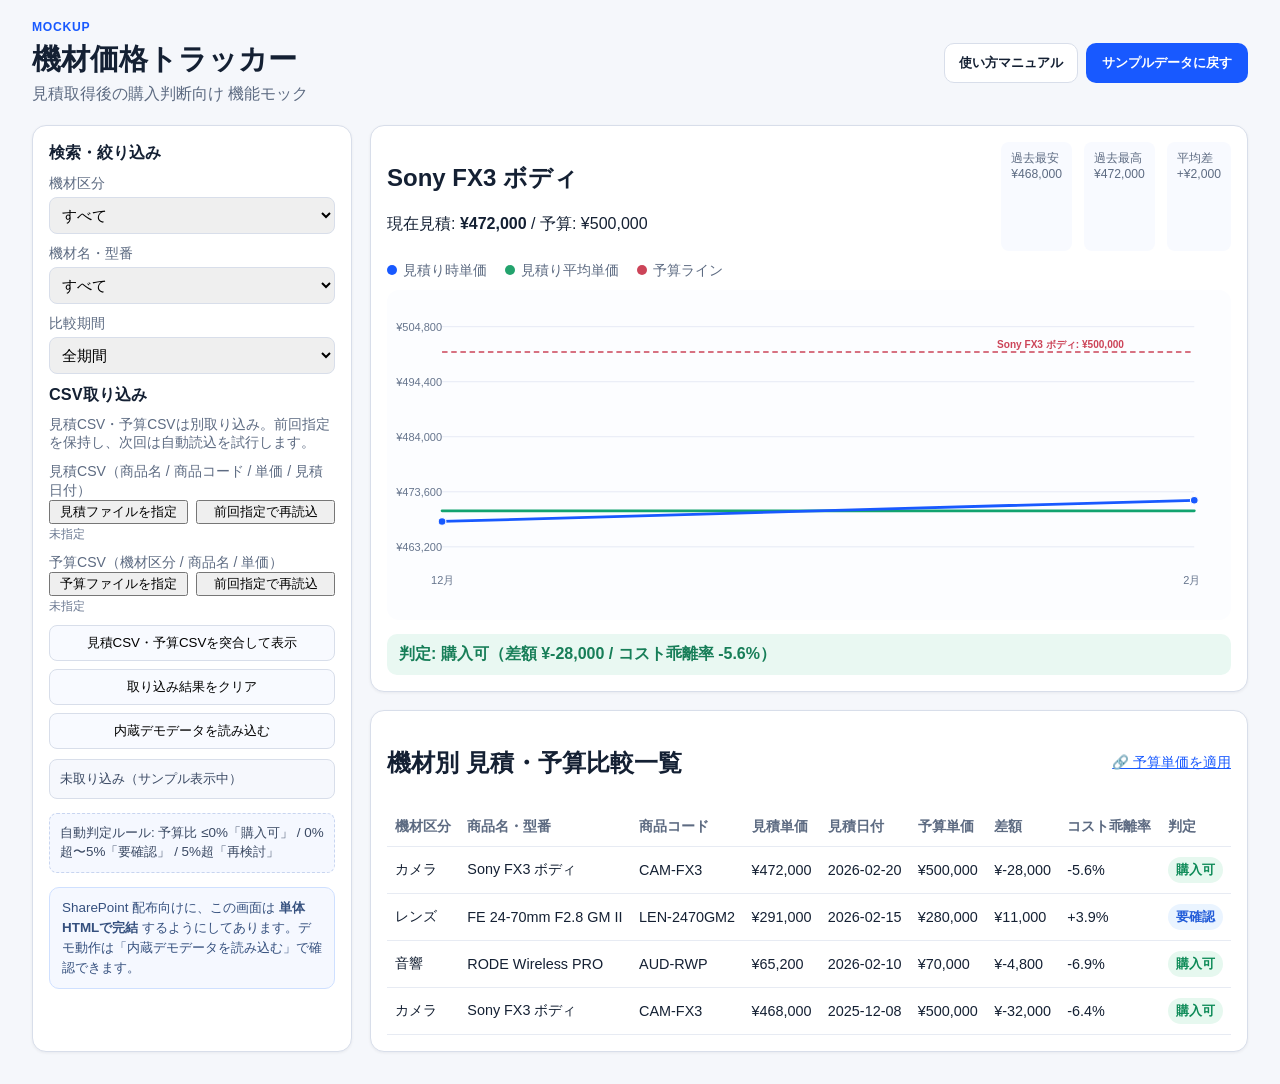
==== commit de42b00b: "Simplify app to single-file SharePoint deployment" ====
--- a/index.html
+++ b/index.html
@@ -61,6 +61,23 @@
       .path-view { font-size:.78rem; color:#6a7891; margin-top:2px; word-break:break-all; }
       .list-header { display:flex; align-items:center; justify-content:space-between; gap:10px; }
       .link-action { background:none; border:0; color:#1859ff; font-size:.85rem; cursor:pointer; text-decoration:underline; padding:0; }
+      .top-actions { display:flex; gap:8px; flex-wrap:wrap; justify-content:flex-end; }
+      .secondary { display:inline-flex; align-items:center; border:1px solid var(--line); border-radius:10px; background:#fff; color:var(--text); padding:10px 14px; font-weight:600; cursor:pointer; }
+      .sharepoint-note { margin-top:12px; border:1px solid #cfe0ff; background:#f5f8ff; color:#35507e; border-radius:10px; padding:10px 12px; font-size:.84rem; line-height:1.5; }
+      dialog { border:0; border-radius:16px; padding:0; width:min(920px, calc(100% - 24px)); box-shadow:0 20px 50px rgba(18,34,66,.28); }
+      dialog::backdrop { background:rgba(20,32,51,.45); }
+      .manual-shell { padding:20px; background:#f6f8fd; }
+      .manual-header { display:flex; justify-content:space-between; align-items:flex-start; gap:12px; margin-bottom:14px; }
+      .manual-header h2 { margin:0 0 6px; }
+      .manual-header p { margin:0; color:var(--muted); }
+      .manual-close { border:1px solid var(--line); background:#fff; border-radius:10px; padding:8px 12px; cursor:pointer; }
+      .manual-grid { display:grid; grid-template-columns:repeat(auto-fit, minmax(220px, 1fr)); gap:12px; }
+      .manual-card { background:#fff; border:1px solid var(--line); border-radius:12px; padding:14px; }
+      .manual-card h3 { margin:0 0 8px; font-size:1rem; }
+      .manual-card p, .manual-card li { color:var(--muted); line-height:1.55; }
+      .manual-card ol, .manual-card ul { margin:8px 0 0; padding-left:18px; }
+      .scene-preview { margin-top:10px; border:1px solid #dde6f6; border-radius:12px; background:#fbfcff; padding:10px; }
+      .scene-preview svg { width:100%; height:auto; display:block; }
     </style>
   </head>
   <body>
@@ -70,8 +87,8 @@
         <h1>機材価格トラッカー</h1>
         <p class="subtitle">見積取得後の購入判断向け 機能モック</p>
       </div>
-      <div style="display:flex; gap:8px; flex-wrap:wrap; justify-content:flex-end;">
-        <a href="./user_manual.html" target="_blank" rel="noopener" style="display:inline-flex; align-items:center; text-decoration:none; border:1px solid var(--line); border-radius:10px; background:#fff; color:var(--text); padding:10px 14px; font-weight:600;">使い方マニュアル</a>
+      <div class="top-actions">
+        <button type="button" class="secondary" id="help-btn">使い方マニュアル</button>
         <button type="button" class="primary" id="load-sample">サンプルデータに戻す</button>
       </div>
     </header>
@@ -125,11 +142,14 @@
         <div class="quick-tags">
           <button type="button" id="import-btn">見積CSV・予算CSVを突合して表示</button>
           <button type="button" id="clear-btn">取り込み結果をクリア</button>
-          <button type="button" id="load-demo-files">デモCSVを読み込む</button>
+          <button type="button" id="load-demo-files">内蔵デモデータを読み込む</button>
         </div>
 
         <div class="notice" id="import-status">未取り込み（サンプル表示中）</div>
         <div class="rule-note">自動判定ルール: 予算比 ≤0%「購入可」 / 0%超〜5%「要確認」 / 5%超「再検討」</div>
+        <div class="sharepoint-note">
+          SharePoint 配布向けに、この画面は <strong>単体HTMLで完結</strong> するようにしてあります。デモ動作は「内蔵デモデータを読み込む」で確認できます。
+        </div>
       </aside>
 
       <section class="panel chart-panel">
@@ -185,6 +205,48 @@
         </table>
       </section>
     </main>
+
+    <dialog id="help-dialog">
+      <div class="manual-shell">
+        <div class="manual-header">
+          <div>
+            <h2>初心者向け かんたんマニュアル</h2>
+            <p>SharePoint 配布を意識して、このファイル1つで操作説明も確認できるようにまとめています。</p>
+          </div>
+          <button type="button" class="manual-close" id="help-close-btn">閉じる</button>
+        </div>
+        <div class="manual-grid">
+          <section class="manual-card">
+            <h3>STEP 1: CSVを指定する</h3>
+            <p>左側の「見積ファイルを指定」「予算ファイルを指定」を押してCSVを選択します。SharePoint 上で見本を試すだけなら、内蔵デモデータだけで確認できます。</p>
+            <div class="scene-preview" id="manual-scene-upload"></div>
+          </section>
+          <section class="manual-card">
+            <h3>STEP 2: 比較結果を見る</h3>
+            <ol>
+              <li>「見積CSV・予算CSVを突合して表示」を押す。</li>
+              <li>右側のグラフで見積推移と予算ラインを見る。</li>
+              <li>下の一覧で差額・判定・乖離率を確認する。</li>
+            </ol>
+            <div class="scene-preview" id="manual-scene-compare"></div>
+          </section>
+          <section class="manual-card">
+            <h3>STEP 3: 予算単価を適用する</h3>
+            <p>機材区分や機材名・型番で絞り込んだあと、「予算単価を適用」を押して候補番号を選びます。</p>
+            <div class="scene-preview" id="manual-scene-apply"></div>
+          </section>
+          <section class="manual-card">
+            <h3>SharePointでの最小運用</h3>
+            <ul>
+              <li>配布対象は <strong>index.html の1ファイル</strong> に集約。</li>
+              <li>デモ確認は内蔵サンプルで完結。</li>
+              <li>実運用は利用者が手元のCSVを選択して読み込む。</li>
+            </ul>
+            <p>※ SharePoint 側の制限でHTML直接表示が抑止される場合は、同じファイルを静的ホストへ置いて SharePoint からリンクするのが最も簡単です。</p>
+          </section>
+        </div>
+      </div>
+    </dialog>
 
     <script>
       const sampleQuoteData = [
@@ -224,9 +286,38 @@
       const chartXAxis = document.getElementById("chart-x-axis");
       const chartYAxis = document.getElementById("chart-y-axis");
       const linkBudgetBtn = document.getElementById("link-budget-btn");
+      const helpBtn = document.getElementById("help-btn");
+      const helpDialog = document.getElementById("help-dialog");
+      const helpCloseBtn = document.getElementById("help-close-btn");
 
       let state = { quoteRows: [...sampleQuoteData], budgetRows: [...sampleBudgetData], mergedRows: [] };
       let viewState = { rowKeys: [], budgetLines: [], appliedBudgetLine: null };
+
+      function createManualScene(title, accent) {
+        return `
+          <svg viewBox="0 0 480 250" aria-hidden="true">
+            <rect x="0" y="0" width="480" height="250" rx="16" fill="#f7faff"></rect>
+            <rect x="18" y="20" width="444" height="42" rx="10" fill="#ffffff" stroke="#dce6f6"></rect>
+            <circle cx="38" cy="41" r="7" fill="${accent}"></circle>
+            <rect x="56" y="32" width="150" height="14" rx="7" fill="#dfe9ff"></rect>
+            <rect x="18" y="78" width="136" height="150" rx="12" fill="#ffffff" stroke="#dce6f6"></rect>
+            <rect x="174" y="78" width="288" height="150" rx="12" fill="#ffffff" stroke="#dce6f6"></rect>
+            <rect x="32" y="96" width="108" height="24" rx="6" fill="#eef4ff"></rect>
+            <rect x="32" y="132" width="108" height="24" rx="6" fill="#eef4ff"></rect>
+            <rect x="32" y="168" width="108" height="24" rx="6" fill="#eef4ff"></rect>
+            <polyline points="198,188 238,156 282,168 326,122 370,136 418,104" fill="none" stroke="${accent}" stroke-width="5" stroke-linecap="round" stroke-linejoin="round"></polyline>
+            <line x1="196" y1="198" x2="426" y2="198" stroke="#dce6f6" stroke-width="2"></line>
+            <rect x="256" y="88" width="180" height="28" rx="8" fill="#f6f8ff" stroke="${accent}"></rect>
+            <text x="268" y="107" fill="#38527f" font-size="13" font-family="sans-serif">${title}</text>
+          </svg>
+        `;
+      }
+
+      function renderManualScenes() {
+        document.getElementById("manual-scene-upload").innerHTML = createManualScene("CSVを選択する画面", "#4f83ff");
+        document.getElementById("manual-scene-compare").innerHTML = createManualScene("比較結果の確認画面", "#22a36d");
+        document.getElementById("manual-scene-apply").innerHTML = createManualScene("予算単価の適用画面", "#e8794a");
+      }
 
       function openDb() {
         return new Promise((resolve, reject) => {
@@ -630,17 +721,18 @@
 
       async function loadDemoCsvFiles() {
         try {
-          const [quoteRes, budgetRes] = await Promise.all([fetch("./demo_quote.csv"), fetch("./demo_budget.csv")]);
-          if (!quoteRes.ok || !budgetRes.ok) {
-            throw new Error("demo_quote.csv / demo_budget.csv が同じフォルダに見つかりません。");
-          }
-          const [quoteText, budgetText] = await Promise.all([quoteRes.text(), budgetRes.text()]);
-          applyImportedCsvTexts(quoteText, budgetText);
-          quotePath.textContent = "demo_quote.csv";
-          budgetPath.textContent = "demo_budget.csv";
-          importStatus.textContent = `デモCSV読み込み完了: 見積 ${state.quoteRows.length}件 / 予算 ${state.budgetRows.length}件`;
+          state.quoteRows = [...sampleQuoteData];
+          state.budgetRows = [...sampleBudgetData];
+          state.mergedRows = mergeRows(state.quoteRows, state.budgetRows);
+          viewState.appliedBudgetLine = null;
+          quotePath.textContent = "内蔵デモデータ";
+          budgetPath.textContent = "内蔵デモデータ";
+          refreshCategoryFilter();
+          refreshModelFilter();
+          render();
+          importStatus.textContent = `内蔵デモデータ読み込み完了: 見積 ${state.quoteRows.length}件 / 予算 ${state.budgetRows.length}件`;
         } catch (e) {
-          importStatus.textContent = `デモCSV読み込み失敗: ${e.message || e}`;
+          importStatus.textContent = `内蔵デモデータ読み込み失敗: ${e.message || e}`;
         }
       }
 
@@ -700,6 +792,17 @@
       document.getElementById("clear-btn").addEventListener("click", clearData);
       document.getElementById("load-demo-files").addEventListener("click", loadDemoCsvFiles);
       document.getElementById("load-sample").addEventListener("click", loadSample);
+      helpBtn.addEventListener("click", () => helpDialog.showModal());
+      helpCloseBtn.addEventListener("click", () => helpDialog.close());
+      helpDialog.addEventListener("click", (event) => {
+        const rect = helpDialog.getBoundingClientRect();
+        const outside =
+          event.clientX < rect.left ||
+          event.clientX > rect.right ||
+          event.clientY < rect.top ||
+          event.clientY > rect.bottom;
+        if (outside) helpDialog.close();
+      });
       categoryFilter.addEventListener("change", () => {
         viewState.appliedBudgetLine = null;
         refreshModelFilter();
@@ -712,6 +815,7 @@
       periodFilter.addEventListener("change", render);
       linkBudgetBtn.addEventListener("click", applyBudgetLinkSelection);
 
+      renderManualScenes();
       loadSample();
     </script>
   </body>
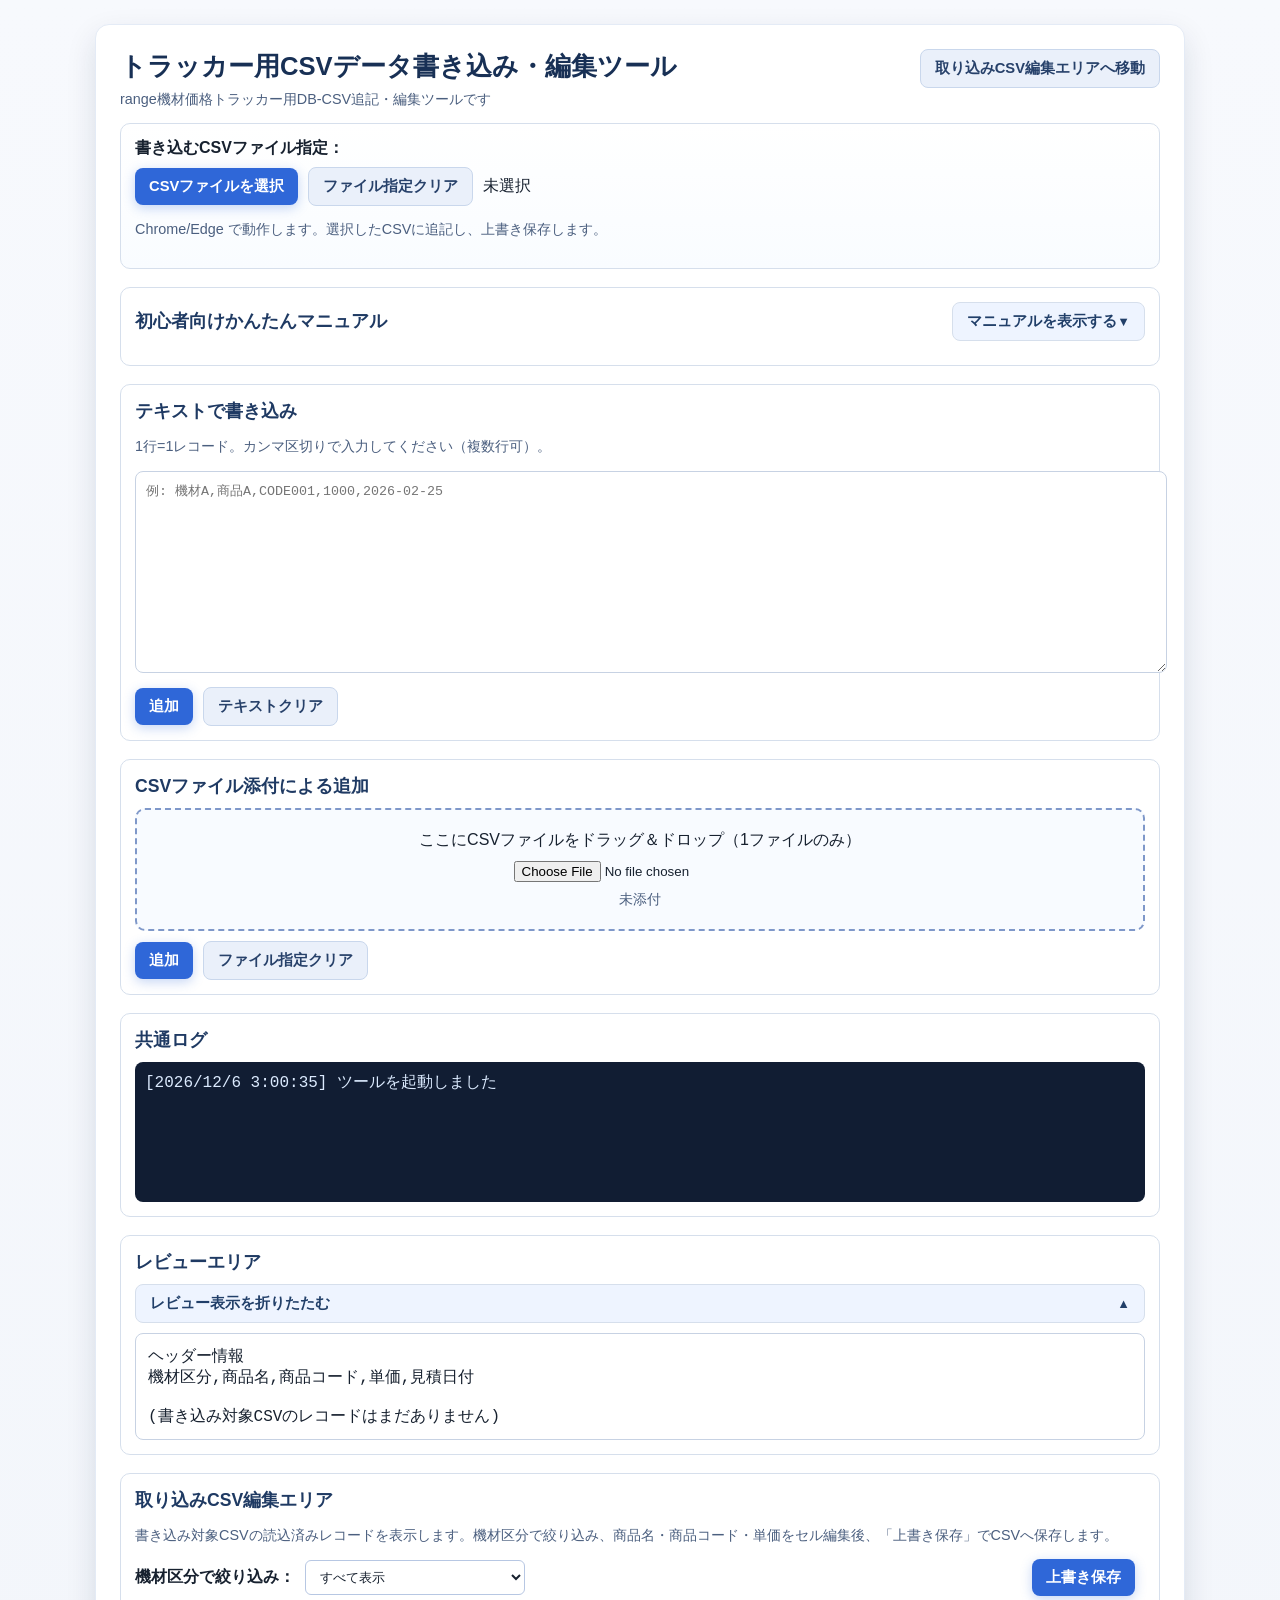
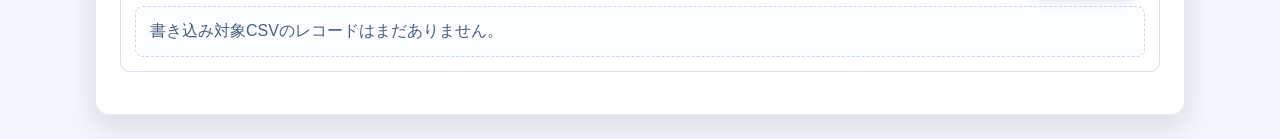
==== commit 2b1bc8f4: "Merge 3ce89cf4442a8d557e0c5321787f0379c7dccbe3 into 00c4fd433fa0cd65b0c30ded5ce95ec2b63eeb01" ====
--- a/index.html
+++ b/index.html
@@ -1,822 +1,1331 @@
-<!doctype html>
+<!DOCTYPE html>
 <html lang="ja">
   <head>
     <meta charset="UTF-8" />
     <meta name="viewport" content="width=device-width, initial-scale=1.0" />
-    <title>機材価格トラッカー（機能モック）</title>
+    <title>トラッカー用CSVデータ書き込みツール</title>
     <style>
       :root {
         color-scheme: light;
-        --bg: #f5f7fb;
-        --panel: #fff;
-        --text: #142033;
-        --muted: #5d6b82;
-        --line: #d8deea;
-        --primary: #1859ff;
-      }
-      * { box-sizing: border-box; }
-      body { margin: 0; font-family: "Inter", "Noto Sans JP", sans-serif; color: var(--text); background: var(--bg); }
-      .topbar { display: flex; justify-content: space-between; align-items: center; padding: 20px 32px; }
-      .badge { margin: 0; color: var(--primary); font-size: .76rem; font-weight: 700; letter-spacing: .06em; text-transform: uppercase; }
-      h1 { margin: 6px 0 4px; font-size: 1.8rem; }
-      .subtitle { margin: 0; color: var(--muted); }
-      .primary { border: 0; border-radius: 10px; background: var(--primary); color: #fff; padding: 10px 16px; font-weight: 600; cursor: pointer; }
-      .layout { display: grid; grid-template-columns: 320px 1fr; gap: 18px; padding: 0 32px 32px; }
-      .panel { background: var(--panel); border: 1px solid var(--line); border-radius: 14px; padding: 16px; box-shadow: 0 1px 3px rgba(16,24,40,.06); }
-      .filters { grid-row: span 2; }
-      .filters h2 { margin: 0 0 10px; font-size: 1.02rem; }
-      .helper { margin: 0 0 10px; color: var(--muted); font-size: .86rem; }
-      .notice, .rule-note { margin: 10px 0 14px; border-radius: 8px; padding: 10px; font-size: .84rem; }
-      .notice { background: #f6f8fd; border: 1px solid var(--line); color: #3b4a64; }
-      .rule-note { border: 1px dashed #c8d5f0; background: #f5f8ff; color: #3b4a64; line-height: 1.4; }
-      label { display: block; margin-bottom: 10px; color: var(--muted); font-size: .88rem; }
-      input, select { width: 100%; margin-top: 4px; border: 1px solid var(--line); border-radius: 8px; padding: 8px; font-size: .95rem; }
-      .quick-tags { display: grid; gap: 8px; margin-top: 8px; }
-      .quick-tags button { border: 1px solid var(--line); border-radius: 8px; padding: 8px; background: #f8faff; cursor: pointer; }
-      .chart-header { display: flex; justify-content: space-between; gap: 12px; }
-      .kpis { display: flex; gap: 12px; }
-      .kpis p { margin: 0; background: #f8faff; padding: 8px 10px; border-radius: 8px; font-weight: 600; }
-      .kpis span { display:block; font-size:.76rem; color:var(--muted); font-weight:500; }
-      .legend { margin-top: 10px; display: flex; gap: 18px; font-size: .9rem; color: var(--muted); }
-      .dot { display:inline-block; width:10px; height:10px; border-radius:50%; margin-right:6px; }
-      .quote { background:#1859ff; } .avg { background:#23a36d; } .budget { background:#cc4458; }
-      .price-chart { width:100%; margin-top:10px; border-radius:12px; background:#fcfdff; }
-      .grid line { stroke:#e4e9f4; stroke-width:1; }
-      .budget-line { stroke:#cc4458; stroke-width:1.6; stroke-dasharray:6 4; }
-      .line { fill:none; stroke-width:3; stroke-linecap:round; stroke-linejoin:round; }
-      .line.quote { stroke:#1859ff; } .line.avg { stroke:#12a36f; }
-      .axis-labels text { fill:#66758d; font-size:12px; }
-      .budget-label { fill:#5a6480; font-size:11px; font-weight:600; }
-      .status-bar { margin-top:10px; border-radius:10px; padding:10px 12px; font-weight:600; }
-      .status-bar.good { background:#e9f8f2; color:#177e58; }
-      .status-bar.warn { background:#fff3e1; color:#af6200; }
-      table { width:100%; border-collapse: collapse; margin-top:8px; }
-      th, td { text-align:left; border-bottom:1px solid #e7ebf3; padding:10px 8px; font-size:.9rem; }
-      th { color:var(--muted); font-weight:600; }
-      .pill { display:inline-block; padding:4px 8px; border-radius:999px; font-size:.82rem; font-weight:700; }
-      .great { background:#e6f8ef; color:#0d8a57; }
-      .ok { background:#eaf4ff; color:#215bd8; }
-      .warn { background:#fff3e1; color:#c26d00; }
-      .split-actions { display:grid; grid-template-columns:1fr 1fr; gap:8px; }
-      .path-view { font-size:.78rem; color:#6a7891; margin-top:2px; word-break:break-all; }
-      .list-header { display:flex; align-items:center; justify-content:space-between; gap:10px; }
-      .link-action { background:none; border:0; color:#1859ff; font-size:.85rem; cursor:pointer; text-decoration:underline; padding:0; }
-      .top-actions { display:flex; gap:8px; flex-wrap:wrap; justify-content:flex-end; }
-      .secondary { display:inline-flex; align-items:center; border:1px solid var(--line); border-radius:10px; background:#fff; color:var(--text); padding:10px 14px; font-weight:600; cursor:pointer; }
-      .sharepoint-note { margin-top:12px; border:1px solid #cfe0ff; background:#f5f8ff; color:#35507e; border-radius:10px; padding:10px 12px; font-size:.84rem; line-height:1.5; }
-      dialog { border:0; border-radius:16px; padding:0; width:min(920px, calc(100% - 24px)); box-shadow:0 20px 50px rgba(18,34,66,.28); }
-      dialog::backdrop { background:rgba(20,32,51,.45); }
-      .manual-shell { padding:20px; background:#f6f8fd; }
-      .manual-header { display:flex; justify-content:space-between; align-items:flex-start; gap:12px; margin-bottom:14px; }
-      .manual-header h2 { margin:0 0 6px; }
-      .manual-header p { margin:0; color:var(--muted); }
-      .manual-close { border:1px solid var(--line); background:#fff; border-radius:10px; padding:8px 12px; cursor:pointer; }
-      .manual-grid { display:grid; grid-template-columns:repeat(auto-fit, minmax(220px, 1fr)); gap:12px; }
-      .manual-card { background:#fff; border:1px solid var(--line); border-radius:12px; padding:14px; }
-      .manual-card h3 { margin:0 0 8px; font-size:1rem; }
-      .manual-card p, .manual-card li { color:var(--muted); line-height:1.55; }
-      .manual-card ol, .manual-card ul { margin:8px 0 0; padding-left:18px; }
-      .scene-preview { margin-top:10px; border:1px solid #dde6f6; border-radius:12px; background:#fbfcff; padding:10px; }
-      .scene-preview svg { width:100%; height:auto; display:block; }
+        font-family: "Yu Gothic UI", "Meiryo", sans-serif;
+        --bg: #f3f6fb;
+        --surface: #ffffff;
+        --surface-muted: #f8fbff;
+        --text: #17212f;
+        --text-sub: #4b5f7f;
+        --border: #d6dfec;
+        --shadow: 0 12px 30px rgba(15, 34, 63, 0.12);
+        --primary: #2f67d8;
+        --primary-strong: #2351b2;
+        --secondary: #6b7f9f;
+        --secondary-strong: #4e607c;
+        --success: #0f7b32;
+        --danger: #bf1a1a;
+      }
+      body {
+        margin: 0;
+        background: linear-gradient(180deg, #f7f9fd 0%, var(--bg) 100%);
+        color: var(--text);
+      }
+      .container {
+        max-width: 1040px;
+        margin: 24px auto;
+        background: var(--surface);
+        border-radius: 14px;
+        box-shadow: var(--shadow);
+        border: 1px solid #e4ebf6;
+        padding: 24px;
+      }
+      h1 {
+        margin-top: 0;
+        margin-bottom: 6px;
+        font-size: 1.6rem;
+        color: #183055;
+      }
+      .hero {
+        display: flex;
+        justify-content: space-between;
+        align-items: flex-start;
+        gap: 12px;
+        flex-wrap: wrap;
+      }
+      .hero-text {
+        flex: 1 1 520px;
+      }
+      .hero-action {
+        flex: 0 0 auto;
+      }
+      h2 {
+        margin: 0 0 10px;
+        font-size: 1.1rem;
+        color: #1f3a63;
+      }
+      .field,
+      .section {
+        margin-bottom: 18px;
+        background: var(--surface);
+        border: 1px solid var(--border);
+        border-radius: 10px;
+        padding: 14px;
+      }
+      .field {
+        background: linear-gradient(180deg, #ffffff 0%, #f9fcff 100%);
+      }
+      .label {
+        display: block;
+        margin-bottom: 8px;
+        font-weight: 700;
+      }
+      .inline {
+        display: flex;
+        gap: 10px;
+        align-items: center;
+        flex-wrap: wrap;
+      }
+      button {
+        border: none;
+        border-radius: 8px;
+        padding: 9px 14px;
+        cursor: pointer;
+        font-size: 0.92rem;
+        font-weight: 600;
+        transition: transform 0.04s ease, background-color 0.2s ease, box-shadow 0.2s ease;
+      }
+      button:active {
+        transform: translateY(1px);
+      }
+      button:disabled {
+        opacity: 0.55;
+        cursor: not-allowed;
+      }
+      .btn-primary {
+        background: var(--primary);
+        color: #fff;
+        box-shadow: 0 3px 12px rgba(47, 103, 216, 0.28);
+      }
+      .btn-primary:hover {
+        background: var(--primary-strong);
+      }
+      .btn-secondary {
+        background: #eaf0fa;
+        color: #27416a;
+        border: 1px solid #c9d7ec;
+      }
+      .btn-secondary:hover {
+        background: #dfe9f8;
+      }
+      textarea {
+        width: 100%;
+        min-height: 180px;
+        border-radius: 8px;
+        border: 1px solid #c7d2e3;
+        padding: 10px;
+        resize: vertical;
+        font-family: ui-monospace, SFMono-Regular, Menlo, Consolas, monospace;
+        line-height: 1.5;
+      }
+      .dropzone {
+        border: 2px dashed #7f98c9;
+        border-radius: 10px;
+        padding: 20px;
+        text-align: center;
+        background: var(--surface-muted);
+      }
+      .dropzone.dragover {
+        background: #e8f0ff;
+        border-color: var(--primary);
+      }
+      .message {
+        margin-top: 8px;
+        font-size: 0.95rem;
+      }
+      .message.success {
+        color: var(--success);
+      }
+      .message.error {
+        color: var(--danger);
+      }
+      .log {
+        background: #111d33;
+        color: #dbeafe;
+        padding: 10px;
+        border-radius: 8px;
+        min-height: 120px;
+        white-space: pre-wrap;
+        font-family: ui-monospace, SFMono-Regular, Menlo, Consolas, monospace;
+      }
+      .review {
+        border: 1px solid #c7d2e3;
+        border-radius: 8px;
+        padding: 12px;
+        background: #fff;
+        white-space: pre-wrap;
+        font-family: ui-monospace, SFMono-Regular, Menlo, Consolas, monospace;
+      }
+      .accordion-toggle {
+        width: 100%;
+        display: flex;
+        justify-content: space-between;
+        align-items: center;
+        background: #eef4ff;
+        color: #213f69;
+        border: 1px solid #d6dfec;
+        margin-bottom: 10px;
+      }
+      .accordion-toggle::after {
+        content: "▲";
+        font-size: 0.8rem;
+      }
+      .accordion-toggle.collapsed::after {
+        content: "▼";
+      }
+      .accordion-panel[hidden] {
+        display: none;
+      }
+      .section-header {
+        display: flex;
+        justify-content: space-between;
+        align-items: center;
+        gap: 12px;
+        flex-wrap: wrap;
+        margin-bottom: 10px;
+      }
+      .section-header h2 {
+        margin-bottom: 0;
+      }
+      .hint {
+        color: var(--text-sub);
+        font-size: 0.9rem;
+      }
+      .editor {
+        margin-top: 12px;
+        border: 1px solid #c7d2e3;
+        border-radius: 8px;
+        padding: 10px;
+        background: #fff;
+      }
+      .editor[hidden] {
+        display: none;
+      }
+      .editor-table-wrap {
+        overflow-x: auto;
+      }
+      table {
+        border-collapse: collapse;
+        width: 100%;
+        min-width: 860px;
+      }
+      th,
+      td {
+        border: 1px solid #d6dfec;
+        padding: 8px;
+        text-align: left;
+        font-size: 0.9rem;
+      }
+      th {
+        background: #eef4ff;
+        color: #213f69;
+        white-space: nowrap;
+      }
+      .category-input {
+        width: 100%;
+        box-sizing: border-box;
+        border: 1px solid #b7c7e3;
+        border-radius: 6px;
+        padding: 6px;
+      }
+      .toolbar {
+        display: flex;
+        justify-content: space-between;
+        align-items: center;
+        gap: 12px;
+        flex-wrap: wrap;
+        margin-bottom: 10px;
+      }
+      .filter-select {
+        min-width: 220px;
+        border: 1px solid #b7c7e3;
+        border-radius: 6px;
+        padding: 8px 10px;
+        background: #fff;
+        color: var(--text);
+      }
+      .sheet-wrap {
+        overflow: auto;
+        border: 1px solid #d6dfec;
+        border-radius: 8px;
+        background: #fff;
+      }
+      .sheet-table {
+        width: 100%;
+        min-width: 980px;
+        table-layout: fixed;
+      }
+      .sheet-table td {
+        padding: 0;
+      }
+      .sheet-table td.readonly {
+        padding: 8px;
+        background: #f8fbff;
+      }
+      .cell-input {
+        width: 100%;
+        min-width: 120px;
+        border: none;
+        padding: 10px 8px;
+        box-sizing: border-box;
+        background: #fff;
+        font: inherit;
+      }
+      .cell-input:focus {
+        outline: 2px solid rgba(47, 103, 216, 0.25);
+        outline-offset: -2px;
+        background: #f9fbff;
+      }
+      .sheet-table th.resizable {
+        position: relative;
+      }
+      .column-resizer {
+        position: absolute;
+        top: 0;
+        right: -3px;
+        width: 8px;
+        height: 100%;
+        cursor: col-resize;
+        user-select: none;
+        touch-action: none;
+      }
+      .column-resizer::before {
+        content: "";
+        position: absolute;
+        top: 6px;
+        bottom: 6px;
+        left: 3px;
+        width: 2px;
+        border-radius: 999px;
+        background: #9fb4d8;
+      }
+      .muted-box {
+        padding: 14px;
+        border: 1px dashed #c9d7ec;
+        border-radius: 8px;
+        color: var(--text-sub);
+        background: #fbfdff;
+      }
+      .manual-shell {
+        display: grid;
+        grid-template-columns: minmax(260px, 320px) 1fr;
+        gap: 16px;
+      }
+      .manual-nav {
+        display: grid;
+        gap: 10px;
+      }
+      .manual-tab {
+        text-align: left;
+        border: 1px solid #d7e0ee;
+        background: #f8fbff;
+        color: #1f3a63;
+      }
+      .manual-tab.active {
+        background: linear-gradient(180deg, #2f67d8 0%, #2351b2 100%);
+        color: #fff;
+      }
+      .manual-panel {
+        border: 1px solid #d7e0ee;
+        border-radius: 10px;
+        background: #fff;
+        padding: 16px;
+      }
+      .manual-panel[hidden] {
+        display: none;
+      }
+      .manual-grid {
+        display: grid;
+        grid-template-columns: 1.1fr 0.9fr;
+        gap: 18px;
+        align-items: start;
+      }
+      .manual-steps {
+        margin: 0;
+        padding-left: 18px;
+        line-height: 1.8;
+      }
+      .manual-note {
+        margin-top: 10px;
+        padding: 10px 12px;
+        border-left: 4px solid #2f67d8;
+        background: #f5f9ff;
+        color: #355178;
+        border-radius: 6px;
+      }
+      .demo-card {
+        border: 1px solid #d6dfec;
+        border-radius: 12px;
+        overflow: hidden;
+        background: #fff;
+        box-shadow: 0 8px 18px rgba(18, 35, 66, 0.08);
+      }
+      .demo-bar {
+        padding: 8px 12px;
+        background: #eef4ff;
+        color: #244268;
+        font-weight: 700;
+        font-size: 0.9rem;
+      }
+      .demo-body {
+        padding: 14px;
+      }
+      .demo-field {
+        height: 18px;
+        border-radius: 999px;
+        background: linear-gradient(90deg, #e8eef8 0%, #f5f8fd 100%);
+        margin-bottom: 10px;
+      }
+      .demo-field.primary {
+        width: 78%;
+      }
+      .demo-field.secondary {
+        width: 52%;
+      }
+      .demo-button-row {
+        display: flex;
+        gap: 8px;
+        margin-top: 12px;
+      }
+      .demo-button {
+        padding: 8px 10px;
+        border-radius: 8px;
+        font-size: 0.82rem;
+        font-weight: 700;
+      }
+      .demo-button.primary {
+        background: #2f67d8;
+        color: #fff;
+      }
+      .demo-button.secondary {
+        background: #eaf0fa;
+        color: #244268;
+      }
+      .drop-demo {
+        min-height: 190px;
+        border: 2px dashed #94add9;
+        border-radius: 12px;
+        background: linear-gradient(180deg, #f8fbff 0%, #eef5ff 100%);
+        position: relative;
+        overflow: hidden;
+      }
+      .drop-demo::before {
+        content: "CSV";
+        position: absolute;
+        top: 24px;
+        left: 28px;
+        width: 62px;
+        height: 78px;
+        display: grid;
+        place-items: center;
+        background: #ffffff;
+        border: 1px solid #cbd8eb;
+        border-radius: 10px;
+        color: #2f67d8;
+        font-weight: 800;
+        box-shadow: 0 8px 14px rgba(34, 63, 105, 0.12);
+        animation: floatFile 2.6s ease-in-out infinite;
+      }
+      .drop-demo::after {
+        content: "ここへドラッグ＆ドロップ";
+        position: absolute;
+        right: 20px;
+        bottom: 22px;
+        color: #30507d;
+        font-weight: 700;
+        font-size: 0.95rem;
+      }
+      .drop-arrow {
+        position: absolute;
+        left: 96px;
+        top: 56px;
+        font-size: 1.8rem;
+        color: #2f67d8;
+        animation: slideArrow 2.6s ease-in-out infinite;
+      }
+      .scene-table {
+        display: grid;
+        gap: 6px;
+      }
+      .scene-row {
+        display: grid;
+        grid-template-columns: 72px 1fr 120px 90px;
+        gap: 6px;
+      }
+      .scene-cell {
+        height: 34px;
+        border-radius: 6px;
+        background: #f8fbff;
+        border: 1px solid #d7e0ee;
+      }
+      .scene-cell.editing {
+        background: #ffffff;
+        box-shadow: inset 0 0 0 2px rgba(47, 103, 216, 0.25);
+        animation: pulseCell 2.4s ease-in-out infinite;
+      }
+      .scene-caption {
+        margin-top: 10px;
+        color: #466182;
+        font-size: 0.9rem;
+      }
+      @keyframes floatFile {
+        0%, 100% { transform: translate(0, 0); }
+        50% { transform: translate(14px, 10px); }
+      }
+      @keyframes slideArrow {
+        0%, 100% { transform: translateX(0); opacity: 0.45; }
+        50% { transform: translateX(18px); opacity: 1; }
+      }
+      @keyframes pulseCell {
+        0%, 100% { box-shadow: inset 0 0 0 2px rgba(47, 103, 216, 0.2); }
+        50% { box-shadow: inset 0 0 0 2px rgba(47, 103, 216, 0.45); }
+      }
+      @media (max-width: 860px) {
+        .manual-shell,
+        .manual-grid {
+          grid-template-columns: 1fr;
+        }
+      }
     </style>
   </head>
   <body>
-    <header class="topbar">
-      <div>
-        <p class="badge">Mockup</p>
-        <h1>機材価格トラッカー</h1>
-        <p class="subtitle">見積取得後の購入判断向け 機能モック</p>
+    <div class="container">
+      <div class="hero">
+        <div class="hero-text">
+          <h1>トラッカー用CSVデータ書き込み・編集ツール</h1>
+          <p class="hint" style="margin-top: 0; margin-bottom: 14px">range機材価格トラッカー用DB-CSV追記・編集ツールです</p>
+        </div>
+        <div class="hero-action">
+          <button id="jumpToEditorBtn" type="button" class="btn-secondary">取り込みCSV編集エリアへ移動</button>
+        </div>
       </div>
-      <div class="top-actions">
-        <button type="button" class="secondary" id="help-btn">使い方マニュアル</button>
-        <button type="button" class="primary" id="load-sample">サンプルデータに戻す</button>
+
+      <div class="field">
+        <label class="label">書き込むCSVファイル指定：</label>
+        <div class="inline">
+          <button id="pickTargetBtn" type="button" class="btn-primary">CSVファイルを選択</button>
+          <button id="clearTargetBtn" type="button" class="btn-secondary">ファイル指定クリア</button>
+          <span id="targetFileName">未選択</span>
+        </div>
+        <p class="hint">Chrome/Edge で動作します。選択したCSVに追記し、上書き保存します。</p>
       </div>
-    </header>
-
-    <main class="layout">
-      <aside class="panel filters">
-        <h2>検索・絞り込み</h2>
-        <label>
-          機材区分
-          <select id="category-filter">
-            <option value="すべて" selected>すべて</option>
-          </select>
-        </label>
-        <label>
-          機材名・型番
-          <select id="model-filter"></select>
-        </label>
-        <label>
-          比較期間
-          <select id="period-filter">
-            <option value="all" selected>全期間</option>
-            <option value="1y">過去1年間</option>
-            <option value="6m">過去半年</option>
-          </select>
-        </label>
-
-        <h2>CSV取り込み</h2>
-        <p class="helper">見積CSV・予算CSVは別取り込み。前回指定を保持し、次回は自動読込を試行します。</p>
-
-        <label>
-          見積CSV（商品名 / 商品コード / 単価 / 見積日付）
-          <div class="split-actions">
-            <button type="button" id="choose-quote">見積ファイルを指定</button>
-            <button type="button" id="load-quote-auto">前回指定で再読込</button>
+
+      <section class="section">
+        <div class="section-header">
+          <h2>初心者向けかんたんマニュアル</h2>
+          <button id="toggleManualBtn" type="button" class="accordion-toggle collapsed" style="width: auto; margin-bottom: 0;">マニュアルを表示する</button>
+        </div>
+        <div id="manualPanel" class="accordion-panel" hidden>
+        <p class="hint">はじめて使う方向けに、場面ごとの操作手順を動くイメージ付きでまとめています。</p>
+        <div class="manual-shell">
+          <div class="manual-nav">
+            <button type="button" class="manual-tab active" data-manual-tab="manual-target">1. 最初にやること</button>
+            <button type="button" class="manual-tab" data-manual-tab="manual-text">2. テキストで追加する</button>
+            <button type="button" class="manual-tab" data-manual-tab="manual-file">3. CSVを添付して追加する</button>
+            <button type="button" class="manual-tab" data-manual-tab="manual-edit">4. 取り込みCSVを編集して保存する</button>
           </div>
-          <div id="quote-path" class="path-view">未指定</div>
-        </label>
-
-        <label>
-          予算CSV（機材区分 / 商品名 / 単価）
-          <div class="split-actions">
-            <button type="button" id="choose-budget">予算ファイルを指定</button>
-            <button type="button" id="load-budget-auto">前回指定で再読込</button>
+          <div class="manual-panel" data-manual-panel="manual-target">
+            <div class="manual-grid">
+              <div>
+                <ol class="manual-steps">
+                  <li>画面上部の <strong>「CSVファイルを選択」</strong> を押します。</li>
+                  <li>書き込み先にしたいCSVファイルを選びます。</li>
+                  <li>選択が終わると、レビューエリアと取り込みCSV編集エリアに内容が表示されます。</li>
+                </ol>
+                <div class="manual-note">まずは「書き込み先CSV」を選ぶのがスタートです。選ばないと追加・保存はできません。</div>
+              </div>
+              <div class="demo-card">
+                <div class="demo-bar">場面イメージ：最初の選択</div>
+                <div class="demo-body">
+                  <div class="demo-field primary"></div>
+                  <div class="demo-field secondary"></div>
+                  <div class="demo-button-row">
+                    <div class="demo-button primary">CSVファイルを選択</div>
+                    <div class="demo-button secondary">ファイル指定クリア</div>
+                  </div>
+                </div>
+              </div>
+            </div>
           </div>
-          <div id="budget-path" class="path-view">未指定</div>
-        </label>
-
-        <input id="quote-file" type="file" accept=".csv" style="display:none" />
-        <input id="budget-file" type="file" accept=".csv" style="display:none" />
-
-        <div class="quick-tags">
-          <button type="button" id="import-btn">見積CSV・予算CSVを突合して表示</button>
-          <button type="button" id="clear-btn">取り込み結果をクリア</button>
-          <button type="button" id="load-demo-files">内蔵デモデータを読み込む</button>
-        </div>
-
-        <div class="notice" id="import-status">未取り込み（サンプル表示中）</div>
-        <div class="rule-note">自動判定ルール: 予算比 ≤0%「購入可」 / 0%超〜5%「要確認」 / 5%超「再検討」</div>
-        <div class="sharepoint-note">
-          SharePoint 配布向けに、この画面は <strong>単体HTMLで完結</strong> するようにしてあります。デモ動作は「内蔵デモデータを読み込む」で確認できます。
-        </div>
-      </aside>
-
-      <section class="panel chart-panel">
-        <div class="chart-header">
-          <div>
-            <h2 id="chart-item-name">Sony FX3 ボディ</h2>
-            <p>現在見積: <strong id="chart-quote">¥472,000</strong> / 予算: <span id="chart-budget">¥500,000</span></p>
+          <div class="manual-panel" data-manual-panel="manual-text" hidden>
+            <div class="manual-grid">
+              <div>
+                <ol class="manual-steps">
+                  <li>「テキストで書き込み」欄に、1行1レコードでカンマ区切り入力します。</li>
+                  <li>ヘッダー行が含まれていても、自動で除外されます。</li>
+                  <li><strong>「追加」</strong> を押すと、指定中のCSVへ追記保存されます。</li>
+                </ol>
+                <div class="manual-note">例：<code>機材A,商品A,CODE001,1000,2026-03-18</code></div>
+              </div>
+              <div class="demo-card">
+                <div class="demo-bar">場面イメージ：テキスト入力</div>
+                <div class="demo-body">
+                  <div style="height: 98px; border: 1px solid #d6dfec; border-radius: 8px; background: linear-gradient(180deg, #fff 0%, #fafcff 100%); padding: 10px; font-family: monospace; color: #445c7d;">
+                    機材A,商品A,CODE001,1000,2026-03-18<br />
+                    機材B,商品B,CODE002,2500,2026-03-18
+                  </div>
+                  <div class="demo-button-row">
+                    <div class="demo-button primary">追加</div>
+                    <div class="demo-button secondary">テキストクリア</div>
+                  </div>
+                </div>
+              </div>
+            </div>
           </div>
-          <div class="kpis">
-            <p><span>過去最安</span><span id="kpi-low">-</span></p>
-            <p><span>過去最高</span><span id="kpi-high">-</span></p>
-            <p><span>平均差</span><span id="kpi-avg">-</span></p>
+          <div class="manual-panel" data-manual-panel="manual-file" hidden>
+            <div class="manual-grid">
+              <div>
+                <ol class="manual-steps">
+                  <li>CSVファイルをドラッグ＆ドロップ、またはファイル選択で添付します。</li>
+                  <li>添付後、必要なら上側レビューで内容を確認します。</li>
+                  <li><strong>「追加」</strong> を押すと、添付CSVのレコードが書き込み先CSVに追記されます。</li>
+                </ol>
+                <div class="manual-note">ファイル添付のイメージを右に表示しています。1ファイルのみ添付できます。</div>
+              </div>
+              <div class="demo-card">
+                <div class="demo-bar">場面イメージ：CSV添付</div>
+                <div class="demo-body">
+                  <div class="drop-demo">
+                    <div class="drop-arrow">→</div>
+                  </div>
+                </div>
+              </div>
+            </div>
+          </div>
+          <div class="manual-panel" data-manual-panel="manual-edit" hidden>
+            <div class="manual-grid">
+              <div>
+                <ol class="manual-steps">
+                  <li>画面下部の <strong>「取り込みCSV編集エリア」</strong> で機材区分を絞り込みます。</li>
+                  <li>表のセルをExcelのように直接編集します。コピー＆ペーストも可能です。</li>
+                  <li>編集が終わったら <strong>「上書き保存」</strong> を押します。</li>
+                </ol>
+                <div class="manual-note">編集できるのは現在、機材区分・商品名・商品コード・単価です。保存すると選択中CSVへ上書きされます。</div>
+              </div>
+              <div class="demo-card">
+                <div class="demo-bar">場面イメージ：セル編集</div>
+                <div class="demo-body">
+                  <div class="scene-table">
+                    <div class="scene-row">
+                      <div class="scene-cell"></div>
+                      <div class="scene-cell editing"></div>
+                      <div class="scene-cell"></div>
+                      <div class="scene-cell"></div>
+                    </div>
+                    <div class="scene-row">
+                      <div class="scene-cell"></div>
+                      <div class="scene-cell"></div>
+                      <div class="scene-cell editing"></div>
+                      <div class="scene-cell"></div>
+                    </div>
+                    <div class="scene-row">
+                      <div class="scene-cell"></div>
+                      <div class="scene-cell"></div>
+                      <div class="scene-cell"></div>
+                      <div class="scene-cell editing"></div>
+                    </div>
+                  </div>
+                  <div class="scene-caption">青く光るセルが、いま編集しているイメージです。</div>
+                </div>
+              </div>
+            </div>
           </div>
         </div>
-
-        <div class="legend">
-          <span><i class="dot quote"></i>見積り時単価</span>
-          <span><i class="dot avg"></i>見積り平均単価</span>
-          <span><i class="dot budget"></i>予算ライン</span>
         </div>
-
-        <svg viewBox="0 0 920 360" class="price-chart" role="img" aria-label="価格推移グラフ">
-          <g class="grid">
-            <line x1="60" y1="40" x2="880" y2="40" />
-            <line x1="60" y1="100" x2="880" y2="100" />
-            <line x1="60" y1="160" x2="880" y2="160" />
-            <line x1="60" y1="220" x2="880" y2="220" />
-            <line x1="60" y1="280" x2="880" y2="280" />
-          </g>
-          <g id="chart-budget-lines"></g>
-          <polyline id="chart-avg-line" class="line avg" points="" />
-          <polyline id="chart-quote-line" class="line quote" points="" />
-          <g id="chart-quote-points"></g>
-          <g id="chart-y-axis" class="axis-labels"></g>
-          <g id="chart-x-axis" class="axis-labels"></g>
-        </svg>
-
-        <div class="status-bar good" id="budget-judgement">判定: 予算内（余裕 +¥28,000）</div>
       </section>
 
-      <section class="panel list-panel">
-        <div class="list-header">
-          <h2>機材別 見積・予算比較一覧</h2>
-          <button type="button" id="link-budget-btn" class="link-action">🔗 予算単価を適用</button>
+      <section class="section">
+        <h2>テキストで書き込み</h2>
+        <p class="hint">1行=1レコード。カンマ区切りで入力してください（複数行可）。</p>
+        <textarea id="textInput" placeholder="例: 機材A,商品A,CODE001,1000,2026-02-25"></textarea>
+        <div class="inline" style="margin-top: 10px">
+          <button id="appendTextBtn" type="button" class="btn-primary">追加</button>
+          <button id="clearTextBtn" type="button" class="btn-secondary">テキストクリア</button>
+          <span id="textResult" class="message"></span>
         </div>
-        <table>
-          <thead>
-            <tr>
-              <th>機材区分</th><th>商品名・型番</th><th>商品コード</th><th>見積単価</th><th>見積日付</th><th>予算単価</th><th>差額</th><th>コスト乖離率</th><th>判定</th>
-            </tr>
-          </thead>
-          <tbody id="compare-body"></tbody>
-        </table>
       </section>
-    </main>
-
-    <dialog id="help-dialog">
-      <div class="manual-shell">
-        <div class="manual-header">
-          <div>
-            <h2>初心者向け かんたんマニュアル</h2>
-            <p>SharePoint 配布を意識して、このファイル1つで操作説明も確認できるようにまとめています。</p>
+
+      <section class="section">
+        <h2>CSVファイル添付による追加</h2>
+        <div id="dropzone" class="dropzone">
+          ここにCSVファイルをドラッグ＆ドロップ（1ファイルのみ）
+          <div style="margin-top: 10px">
+            <input id="attachInput" type="file" accept=".csv,text/csv" />
           </div>
-          <button type="button" class="manual-close" id="help-close-btn">閉じる</button>
+          <div id="attachedFile" class="hint" style="margin-top: 8px">未添付</div>
         </div>
-        <div class="manual-grid">
-          <section class="manual-card">
-            <h3>STEP 1: CSVを指定する</h3>
-            <p>左側の「見積ファイルを指定」「予算ファイルを指定」を押してCSVを選択します。SharePoint 上で見本を試すだけなら、内蔵デモデータだけで確認できます。</p>
-            <div class="scene-preview" id="manual-scene-upload"></div>
-          </section>
-          <section class="manual-card">
-            <h3>STEP 2: 比較結果を見る</h3>
-            <ol>
-              <li>「見積CSV・予算CSVを突合して表示」を押す。</li>
-              <li>右側のグラフで見積推移と予算ラインを見る。</li>
-              <li>下の一覧で差額・判定・乖離率を確認する。</li>
-            </ol>
-            <div class="scene-preview" id="manual-scene-compare"></div>
-          </section>
-          <section class="manual-card">
-            <h3>STEP 3: 予算単価を適用する</h3>
-            <p>機材区分や機材名・型番で絞り込んだあと、「予算単価を適用」を押して候補番号を選びます。</p>
-            <div class="scene-preview" id="manual-scene-apply"></div>
-          </section>
-          <section class="manual-card">
-            <h3>SharePointでの最小運用</h3>
-            <ul>
-              <li>配布対象は <strong>index.html の1ファイル</strong> に集約。</li>
-              <li>デモ確認は内蔵サンプルで完結。</li>
-              <li>実運用は利用者が手元のCSVを選択して読み込む。</li>
-            </ul>
-            <p>※ SharePoint 側の制限でHTML直接表示が抑止される場合は、同じファイルを静的ホストへ置いて SharePoint からリンクするのが最も簡単です。</p>
-          </section>
+
+        <div id="attachedEditor" class="editor" hidden>
+          <div class="hint" style="margin-bottom: 8px">
+            添付CSVレビュー（CSV添付時のみ表示）。「機材区分」列はレコードごとに編集できます。
+          </div>
+          <div class="editor-table-wrap">
+            <table>
+              <thead>
+                <tr>
+                  <th>No</th>
+                  <th>機材区分（編集可）</th>
+                  <th>商品名</th>
+                  <th>商品コード</th>
+                  <th>単価</th>
+                  <th>見積日付</th>
+                </tr>
+              </thead>
+              <tbody id="editorBody"></tbody>
+            </table>
+          </div>
         </div>
-      </div>
-    </dialog>
+
+        <div class="inline" style="margin-top: 10px">
+          <button id="appendFileBtn" type="button" class="btn-primary">追加</button>
+          <button id="clearAttachedBtn" type="button" class="btn-secondary">ファイル指定クリア</button>
+          <span id="fileResult" class="message"></span>
+        </div>
+      </section>
+
+      <section class="section">
+        <h2>共通ログ</h2>
+        <div id="commonLog" class="log"></div>
+      </section>
+
+      <section class="section">
+        <h2>レビューエリア</h2>
+        <button id="toggleReviewBtn" type="button" class="accordion-toggle">レビュー表示を折りたたむ</button>
+        <div id="reviewPanel" class="accordion-panel">
+          <div id="review" class="review"></div>
+        </div>
+      </section>
+
+      <section id="importEditorSection" class="section">
+        <h2>取り込みCSV編集エリア</h2>
+        <p class="hint">書き込み対象CSVの読込済みレコードを表示します。機材区分で絞り込み、商品名・商品コード・単価をセル編集後、「上書き保存」でCSVへ保存します。</p>
+        <div class="toolbar">
+          <div class="inline">
+            <label class="label" for="categoryFilter" style="margin-bottom: 0">機材区分で絞り込み：</label>
+            <select id="categoryFilter" class="filter-select">
+              <option value="">すべて表示</option>
+            </select>
+          </div>
+          <div class="inline">
+            <button id="saveGridBtn" type="button" class="btn-primary">上書き保存</button>
+            <span id="gridResult" class="message"></span>
+          </div>
+        </div>
+        <div id="gridEmpty" class="muted-box">書き込み対象CSVファイルを選択すると、ここに編集テーブルが表示されます。</div>
+        <div id="gridWrap" class="sheet-wrap" hidden>
+          <table class="sheet-table">
+            <colgroup>
+              <col style="width: 110px" />
+              <col style="width: 160px" />
+              <col id="productNameCol" style="width: 360px" />
+              <col style="width: 160px" />
+              <col style="width: 130px" />
+              <col style="width: 150px" />
+            </colgroup>
+            <thead>
+              <tr>
+                <th>レコード番号</th>
+                <th>機材区分（編集可）</th>
+                <th class="resizable">商品名（編集可）<span id="productNameResizer" class="column-resizer" aria-hidden="true"></span></th>
+                <th>商品コード（編集可）</th>
+                <th>単価（編集可）</th>
+                <th>見積日付</th>
+              </tr>
+            </thead>
+            <tbody id="gridBody"></tbody>
+          </table>
+        </div>
+      </section>
+    </div>
 
     <script>
-      const sampleQuoteData = [
-        { category: "カメラ", productName: "Sony FX3 ボディ", productCode: "CAM-FX3", unitPrice: 472000, quoteDate: "2026-02-20" },
-        { category: "レンズ", productName: "FE 24-70mm F2.8 GM II", productCode: "LEN-2470GM2", unitPrice: 291000, quoteDate: "2026-02-15" },
-        { category: "音響", productName: "RODE Wireless PRO", productCode: "AUD-RWP", unitPrice: 65200, quoteDate: "2026-02-10" },
-        { category: "カメラ", productName: "Sony FX3 ボディ", productCode: "CAM-FX3", unitPrice: 468000, quoteDate: "2025-12-08" }
-      ];
-      const sampleBudgetData = [
-        { productName: "Sony FX3 ボディ", unitPrice: 500000 },
-        { productName: "FE 24-70mm F2.8 GM II", unitPrice: 280000 },
-        { productName: "RODE Wireless PRO", unitPrice: 70000 }
-      ];
-
-      const STORAGE_KEYS = { quoteName: "quoteFileName", budgetName: "budgetFileName" };
-      const DB_NAME = "equipment-tracker-db";
-      const quoteFileInput = document.getElementById("quote-file");
-      const budgetFileInput = document.getElementById("budget-file");
-      const quotePath = document.getElementById("quote-path");
-      const budgetPath = document.getElementById("budget-path");
-      const importStatus = document.getElementById("import-status");
-      const categoryFilter = document.getElementById("category-filter");
-      const modelFilter = document.getElementById("model-filter");
-      const periodFilter = document.getElementById("period-filter");
-      const compareBody = document.getElementById("compare-body");
-      const chartItemName = document.getElementById("chart-item-name");
-      const chartQuote = document.getElementById("chart-quote");
-      const chartBudget = document.getElementById("chart-budget");
-      const judgement = document.getElementById("budget-judgement");
-      const kpiLow = document.getElementById("kpi-low");
-      const kpiHigh = document.getElementById("kpi-high");
-      const kpiAvg = document.getElementById("kpi-avg");
-      const chartQuoteLine = document.getElementById("chart-quote-line");
-      const chartQuotePoints = document.getElementById("chart-quote-points");
-      const chartAvgLine = document.getElementById("chart-avg-line");
-      const chartBudgetLines = document.getElementById("chart-budget-lines");
-      const chartXAxis = document.getElementById("chart-x-axis");
-      const chartYAxis = document.getElementById("chart-y-axis");
-      const linkBudgetBtn = document.getElementById("link-budget-btn");
-      const helpBtn = document.getElementById("help-btn");
-      const helpDialog = document.getElementById("help-dialog");
-      const helpCloseBtn = document.getElementById("help-close-btn");
-
-      let state = { quoteRows: [...sampleQuoteData], budgetRows: [...sampleBudgetData], mergedRows: [] };
-      let viewState = { rowKeys: [], budgetLines: [], appliedBudgetLine: null };
-
-      function createManualScene(title, accent) {
-        return `
-          <svg viewBox="0 0 480 250" aria-hidden="true">
-            <rect x="0" y="0" width="480" height="250" rx="16" fill="#f7faff"></rect>
-            <rect x="18" y="20" width="444" height="42" rx="10" fill="#ffffff" stroke="#dce6f6"></rect>
-            <circle cx="38" cy="41" r="7" fill="${accent}"></circle>
-            <rect x="56" y="32" width="150" height="14" rx="7" fill="#dfe9ff"></rect>
-            <rect x="18" y="78" width="136" height="150" rx="12" fill="#ffffff" stroke="#dce6f6"></rect>
-            <rect x="174" y="78" width="288" height="150" rx="12" fill="#ffffff" stroke="#dce6f6"></rect>
-            <rect x="32" y="96" width="108" height="24" rx="6" fill="#eef4ff"></rect>
-            <rect x="32" y="132" width="108" height="24" rx="6" fill="#eef4ff"></rect>
-            <rect x="32" y="168" width="108" height="24" rx="6" fill="#eef4ff"></rect>
-            <polyline points="198,188 238,156 282,168 326,122 370,136 418,104" fill="none" stroke="${accent}" stroke-width="5" stroke-linecap="round" stroke-linejoin="round"></polyline>
-            <line x1="196" y1="198" x2="426" y2="198" stroke="#dce6f6" stroke-width="2"></line>
-            <rect x="256" y="88" width="180" height="28" rx="8" fill="#f6f8ff" stroke="${accent}"></rect>
-            <text x="268" y="107" fill="#38527f" font-size="13" font-family="sans-serif">${title}</text>
-          </svg>
-        `;
-      }
-
-      function renderManualScenes() {
-        document.getElementById("manual-scene-upload").innerHTML = createManualScene("CSVを選択する画面", "#4f83ff");
-        document.getElementById("manual-scene-compare").innerHTML = createManualScene("比較結果の確認画面", "#22a36d");
-        document.getElementById("manual-scene-apply").innerHTML = createManualScene("予算単価の適用画面", "#e8794a");
-      }
-
-      function openDb() {
-        return new Promise((resolve, reject) => {
-          const req = indexedDB.open(DB_NAME, 1);
-          req.onupgradeneeded = () => req.result.createObjectStore("handles");
-          req.onsuccess = () => resolve(req.result);
-          req.onerror = () => reject(req.error);
-        });
-      }
-      async function setHandle(key, handle) {
-        const db = await openDb();
-        await new Promise((res, rej) => { const tx = db.transaction("handles", "readwrite"); tx.objectStore("handles").put(handle, key); tx.oncomplete = res; tx.onerror = () => rej(tx.error); });
-      }
-      async function getHandle(key) {
-        const db = await openDb();
-        return await new Promise((res, rej) => { const tx = db.transaction("handles", "readonly"); const req = tx.objectStore("handles").get(key); req.onsuccess = () => res(req.result || null); req.onerror = () => rej(req.error); });
-      }
-
-      function parseCsv(text) {
-        const lines = text.split(/\r?\n/).map((l) => l.trim()).filter(Boolean);
-        if (lines.length < 2) return [];
-        const headers = lines[0].split(",").map((h) => h.trim());
-        return lines.slice(1).map((line) => {
-          const values = line.split(",").map((v) => v.trim());
-          const row = {};
-          headers.forEach((h, i) => (row[h] = values[i] || ""));
-          return row;
-        });
-      }
-      const toNumber = (v) => { const n = Number(String(v || "").replace(/[¥,\s]/g, "")); return Number.isFinite(n) ? n : NaN; };
-      const formatYen = (v) => (v === null || v === undefined || Number.isNaN(v) ? "-" : `¥${v.toLocaleString("ja-JP")}`);
-      const formatPct = (v) => (v === null || v === undefined || Number.isNaN(v) ? "-" : `${v > 0 ? "+" : ""}${v.toFixed(1)}%`);
-      const normalizeDate = (d) => new Date(d + "T00:00:00");
-      const normalizeText = (v) => String(v || "").normalize("NFKC").replace(/\s+/g, " ").trim().toLowerCase();
-
-      function evaluateRule(rate) {
-        if (rate === null) return { className: "warn", label: "予算未登録", tone: "warn" };
-        if (rate <= 0) return { className: "great", label: "購入可", tone: "good" };
-        if (rate <= 5) return { className: "ok", label: "要確認", tone: "warn" };
-        return { className: "warn", label: "再検討", tone: "warn" };
-      }
-
-      function mapQuoteRows(rows) {
-        return rows.map((r) => ({
-          category: String(r["機材区分"] || r.category || "その他").trim(),
-          productName: String(r["商品名"] || r["機材名・型番"] || r.productName || "").trim(),
-          productCode: r["商品コード"] || r.productCode || "",
-          unitPrice: toNumber(r["単価"] || r["見積単価"] || r.unitPrice),
-          quoteDate: r["見積日付"] || r["見積の日付"] || r.quoteDate || ""
-        })).filter((r) => r.productName && Number.isFinite(r.unitPrice) && r.quoteDate);
-      }
-      function mapBudgetRows(rows) {
-        return rows.map((r) => ({
-          category: String(r["機材区分"] || r.category || "").trim(),
-          productName: String(r["商品名"] || r["機材名・型番"] || r.productName || "").trim(),
-          unitPrice: toNumber(r["単価"] || r["予算単価"] || r.unitPrice)
-        })).filter((r) => r.productName && Number.isFinite(r.unitPrice));
-      }
-
-      function mergeRows(quoteRows, budgetRows) {
-        const byCategoryAndName = new Map(
-          budgetRows
-            .filter((r) => r.category)
-            .map((r) => [`${normalizeText(r.category)}||${normalizeText(r.productName)}`, r.unitPrice])
-        );
-        const byNameOnly = new Map(
-          budgetRows.map((r) => [normalizeText(r.productName), r.unitPrice])
-        );
-
-        return quoteRows.map((q) => {
-          const key = `${normalizeText(q.category)}||${normalizeText(q.productName)}`;
-          const budget = byCategoryAndName.has(key)
-            ? byCategoryAndName.get(key)
-            : (byNameOnly.has(normalizeText(q.productName))
-                ? byNameOnly.get(normalizeText(q.productName))
-                : null);
-          const diff = budget === null ? null : q.unitPrice - budget;
-          const rate = budget && budget !== 0 ? (diff / budget) * 100 : null;
-          return { ...q, budget, diff, costVarianceRate: rate, judgement: evaluateRule(rate) };
-        });
-      }
-
-      function filterByPeriod(rows) {
-        const mode = periodFilter.value;
-        if (mode === "all") return rows;
-        const latest = rows.reduce((acc, r) => normalizeDate(r.quoteDate) > acc ? normalizeDate(r.quoteDate) : acc, normalizeDate(rows[0].quoteDate));
-        const start = new Date(latest);
-        if (mode === "1y") start.setFullYear(start.getFullYear() - 1);
-        if (mode === "6m") start.setMonth(start.getMonth() - 6);
-        return rows.filter((r) => normalizeDate(r.quoteDate) >= start);
-      }
-
-
-      function refreshCategoryFilter() {
-        const categories = [...new Set(state.mergedRows.map((r) => r.category).filter(Boolean))]
-          .sort((a, b) => a.localeCompare(b, "ja"));
-        const prev = categoryFilter.value || "すべて";
-        categoryFilter.innerHTML = `<option value="すべて">すべて</option>` +
-          categories.map((c) => `<option value="${c}">${c}</option>`).join("");
-        categoryFilter.value = categories.includes(prev) || prev === "すべて" ? prev : "すべて";
-      }
-
-      function refreshModelFilter() {
-        const category = categoryFilter.value;
-        const source = state.mergedRows;
-        const modelSet = new Set(source.filter((r) => category === "すべて" || r.category === category).map((r) => r.productName));
-        const prev = modelFilter.value;
-        modelFilter.innerHTML = `<option value="すべて">すべて</option>` + [...modelSet].sort((a,b)=>a.localeCompare(b,"ja")).map((n)=>`<option value="${n}">${n}</option>`).join("");
-        modelFilter.value = modelSet.has(prev) || prev === "すべて" ? prev : "すべて";
-      }
-
-      
-      function formatMonthLabel(dateText) {
-        const d = normalizeDate(dateText);
-        return `${d.getMonth() + 1}月`;
-      }
-
-      function buildChartSeries(rows, selectedModel) {
-        if (!rows.length) return [];
-        if (selectedModel && selectedModel !== "すべて") {
-          const target = rows.filter((r) => r.productName === selectedModel);
-          if (target.length) return target;
-        }
-        const primaryName = rows[0].productName;
-        return rows.filter((r) => r.productName === primaryName);
-      }
-
-      function renderChart(seriesRows, budgetLines = []) {
-        if (!seriesRows.length) {
-          chartQuoteLine.setAttribute("points", "");
-          chartQuotePoints.innerHTML = "";
-          chartAvgLine.setAttribute("points", "");
-          chartYAxis.innerHTML = "";
-          chartXAxis.innerHTML = "";
-          chartBudgetLines.innerHTML = "";
-          return;
-        }
-
-        const sorted = [...seriesRows].sort((a, b) => normalizeDate(a.quoteDate) - normalizeDate(b.quoteDate));
-        const quotePrices = sorted.map((r) => r.unitPrice);
-        const avgPrice = quotePrices.reduce((a, b) => a + b, 0) / quotePrices.length;
-        const avgSeries = quotePrices.map(() => avgPrice);
-
-        const activeBudgetLines = budgetLines.length
-          ? budgetLines.filter((b) => Number.isFinite(b.value))
-          : [{ label: sorted[sorted.length - 1].productName, value: sorted[sorted.length - 1].budget }].filter((b) => Number.isFinite(b.value));
-
-        const allValues = [...quotePrices, ...avgSeries, ...activeBudgetLines.map((b) => b.value)];
-        let minV = Math.min(...allValues);
-        let maxV = Math.max(...allValues);
-        if (minV === maxV) {
-          minV -= 1000;
-          maxV += 1000;
-        }
-        const margin = (maxV - minV) * 0.15;
-        const yMin = minV - margin;
-        const yMax = maxV + margin;
-
-        const xStart = 60;
-        const xEnd = 880;
-        const yTop = 40;
-        const yBottom = 280;
-
-        const xFor = (idx, len) => {
-          if (len === 1) return (xStart + xEnd) / 2;
-          return xStart + ((xEnd - xStart) * idx) / (len - 1);
-        };
-        const yFor = (value) => yBottom - ((value - yMin) / (yMax - yMin)) * (yBottom - yTop);
-
-        const quotePoints = sorted.map((r, idx) => `${xFor(idx, sorted.length)},${yFor(r.unitPrice)}`).join(" ");
-        const avgPoints = avgSeries.map((v, idx) => `${xFor(idx, sorted.length)},${yFor(v)}`).join(" ");
-        chartQuoteLine.setAttribute("points", quotePoints);
-        chartQuotePoints.innerHTML = sorted.map((r, idx) => {
-          const x = xFor(idx, sorted.length);
-          const y = yFor(r.unitPrice);
-          return `<circle cx="${x}" cy="${y}" r="4.2" fill="#1859ff" stroke="#ffffff" stroke-width="1.2" />`;
-        }).join("");
-        chartAvgLine.setAttribute("points", avgPoints);
-
-        const palette = ["#cc4458", "#8b5cf6", "#f59e0b", "#0ea5e9", "#ef4444", "#22c55e"];
-        chartBudgetLines.innerHTML = activeBudgetLines.map((line, idx) => {
-          const y = yFor(line.value);
-          const color = palette[idx % palette.length];
-          return `<line class="budget-line" x1="60" y1="${y}" x2="880" y2="${y}" style="stroke:${color}" />
-` +
-            `<text class="budget-label" x="665" y="${y - 4}" style="fill:${color}">${line.label}: ${formatYen(line.value)}</text>`;
-        }).join("");
-
-        const ticks = 5;
-        chartYAxis.innerHTML = Array.from({ length: ticks }, (_, i) => {
-          const ratio = i / (ticks - 1);
-          const value = yMax - (yMax - yMin) * ratio;
-          const y = yTop + (yBottom - yTop) * ratio + 5;
-          return `<text x="10" y="${y}">${formatYen(Math.round(value))}</text>`;
-        }).join("");
-
-        const xTicks = sorted.map((r, idx) => {
-          const x = xFor(idx, sorted.length);
-          return `<text x="${x - 12}" y="320">${formatMonthLabel(r.quoteDate)}</text>`;
-        }).join("");
-        chartXAxis.innerHTML = xTicks;
-      }
-
-      function buildRowKey(r) {
-        return [r.category, r.productName, r.productCode || "", r.quoteDate, r.unitPrice].join("||");
-      }
-
-      function applyBudgetLinkSelection() {
-        const category = categoryFilter.value;
-        const model = modelFilter.value || "すべて";
-        const rows = getFilteredRows(category, model);
-        viewState.rowKeys = rows.map((r) => buildRowKey(r));
-        const selectableBudgetLines = deriveBudgetLines(rows, category, model, null);
-
-        if (!viewState.rowKeys.length) {
-          importStatus.textContent = "表示中の見積データがありません。";
-          return;
-        }
-        if (!selectableBudgetLines.length) {
-          importStatus.textContent = "適用可能な予算ラインがありません。";
-          return;
-        }
-
-        let selected = selectableBudgetLines[0];
-        if (selectableBudgetLines.length > 1) {
-          const menu = selectableBudgetLines
-            .map((b, i) => `${i + 1}: ${b.label} (${formatYen(b.value)})`)
-            .join("\n");
-          const answer = window.prompt(`適用する予算単価を選択してください（番号）\n${menu}`, "1");
-          if (!answer) return;
-          const idx = Number(answer) - 1;
-          if (!Number.isInteger(idx) || idx < 0 || idx >= selectableBudgetLines.length) {
-            importStatus.textContent = "予算選択番号が不正です。";
+      (() => {
+        const EXPECTED_HEADER = ["機材区分", "商品名", "商品コード", "単価", "見積日付"];
+        const COLUMN_COUNT = EXPECTED_HEADER.length;
+
+        let targetHandle = null;
+        let attachedCsvFile = null;
+        let attachedCsvRows = [];
+        let targetDataRows = [];
+        let currentFilterValue = "";
+
+        const targetFileNameEl = document.getElementById("targetFileName");
+        const textResultEl = document.getElementById("textResult");
+        const fileResultEl = document.getElementById("fileResult");
+        const gridResultEl = document.getElementById("gridResult");
+        const commonLogEl = document.getElementById("commonLog");
+        const reviewEl = document.getElementById("review");
+        const reviewPanelEl = document.getElementById("reviewPanel");
+        const toggleReviewBtnEl = document.getElementById("toggleReviewBtn");
+        const attachedFileEl = document.getElementById("attachedFile");
+        const attachedEditorEl = document.getElementById("attachedEditor");
+        const editorBodyEl = document.getElementById("editorBody");
+        const attachInputEl = document.getElementById("attachInput");
+        const textInputEl = document.getElementById("textInput");
+        const categoryFilterEl = document.getElementById("categoryFilter");
+        const gridBodyEl = document.getElementById("gridBody");
+        const gridWrapEl = document.getElementById("gridWrap");
+        const gridEmptyEl = document.getElementById("gridEmpty");
+        const productNameColEl = document.getElementById("productNameCol");
+        const productNameResizerEl = document.getElementById("productNameResizer");
+        const importEditorSectionEl = document.getElementById("importEditorSection");
+        const manualTabEls = document.querySelectorAll("[data-manual-tab]");
+        const manualPanelEls = document.querySelectorAll("[data-manual-panel]");
+        const manualPanelContainerEl = document.getElementById("manualPanel");
+        const toggleManualBtnEl = document.getElementById("toggleManualBtn");
+
+        function normalizeCell(value) {
+          return String(value ?? "")
+            .replace(/^﻿/, "")
+            .trim();
+        }
+
+        function isHeaderRow(row) {
+          if (!row || row.length !== COLUMN_COUNT) return false;
+          return row.every((cell, idx) => normalizeCell(cell) === EXPECTED_HEADER[idx]);
+        }
+
+        function quoteCsvCell(value) {
+          const text = String(value ?? "");
+          if (/[",\n\r]/.test(text)) {
+            return '"' + text.replace(/"/g, '""') + '"';
+          }
+          return text;
+        }
+
+        function rowsToCsv(rows) {
+          return rows.map((row) => row.map(quoteCsvCell).join(",")).join("\n");
+        }
+
+        function parseCsv(text) {
+          const rows = [];
+          let row = [];
+          let cell = "";
+          let i = 0;
+          let inQuotes = false;
+
+          while (i < text.length) {
+            const ch = text[i];
+
+            if (inQuotes) {
+              if (ch === '"') {
+                if (text[i + 1] === '"') {
+                  cell += '"';
+                  i += 2;
+                  continue;
+                }
+                inQuotes = false;
+              } else {
+                cell += ch;
+              }
+            } else {
+              if (ch === '"') {
+                inQuotes = true;
+              } else if (ch === ",") {
+                row.push(cell);
+                cell = "";
+              } else if (ch === "\n") {
+                row.push(cell);
+                rows.push(row);
+                row = [];
+                cell = "";
+              } else if (ch === "\r") {
+              } else {
+                cell += ch;
+              }
+            }
+            i += 1;
+          }
+
+          row.push(cell);
+          const hasAnyData = row.some((c) => c.length > 0) || row.length > 1;
+          if (hasAnyData) {
+            rows.push(row);
+          }
+
+          return rows;
+        }
+
+        function setResult(el, message, isError = false) {
+          el.textContent = message;
+          el.className = `message ${isError ? "error" : "success"}`;
+        }
+
+        function log(message) {
+          const now = new Date().toLocaleString("ja-JP");
+          commonLogEl.textContent += `[${now}] ${message}\n`;
+          commonLogEl.scrollTop = commonLogEl.scrollHeight;
+        }
+
+        function renderReview(targetRows = null) {
+          const lines = [
+            "ヘッダー情報",
+            EXPECTED_HEADER.join(","),
+            "",
+          ];
+
+          if (!targetRows || targetRows.length <= 1) {
+            lines.push("(書き込み対象CSVのレコードはまだありません)");
+            reviewEl.textContent = lines.join("\n");
             return;
           }
-          selected = selectableBudgetLines[idx];
-        }
-
-        const keySet = new Set(viewState.rowKeys);
-        state.mergedRows = state.mergedRows.map((r) => {
-          const key = buildRowKey(r);
-          if (!keySet.has(key)) return r;
-          const budget = selected.value;
-          const diff = r.unitPrice - budget;
-          const rate = budget !== 0 ? (diff / budget) * 100 : null;
-          return { ...r, budget, diff, costVarianceRate: rate, judgement: evaluateRule(rate) };
-        });
-
-        viewState.appliedBudgetLine = { label: selected.label, value: selected.value };
-        importStatus.textContent = `予算単価を適用しました: ${selected.label} (${formatYen(selected.value)})`;
-        render();
-      }
-
-      function getFilteredRows(category, model) {
-        let rows = filterByPeriod([...state.mergedRows]);
-        rows = rows.filter((r) => category === "すべて" || r.category === category);
-        if (model !== "すべて") {
-          rows = rows.filter((r) => r.productName === model);
-        }
-        rows.sort((a, b) => normalizeDate(b.quoteDate) - normalizeDate(a.quoteDate));
-        return rows;
-      }
-
-      function deriveBudgetLines(rows, category, model, appliedBudgetLine = null) {
-        const chartRows = buildChartSeries(rows, model);
-        const chartRowsSorted = [...chartRows].sort((a, b) => normalizeDate(a.quoteDate) - normalizeDate(b.quoteDate));
-        const latest = chartRowsSorted[chartRowsSorted.length - 1] || rows[0];
-        if (!latest) return [];
-
-        const shouldShowCategoryBudgets =
-          (category === "すべて" && model !== "すべて") ||
-          (category !== "すべて" && model === "すべて");
-        const targetBudgetCategory = category === "すべて" ? latest.category : category;
-        let budgetLines = shouldShowCategoryBudgets
-          ? [...new Map(
-              state.budgetRows
-                .filter((b) => b.category === targetBudgetCategory && Number.isFinite(b.unitPrice))
-                .map((b) => [b.productName, b.unitPrice])
-            ).entries()]
-              .sort((a, b) => a[0].localeCompare(b[0], "ja"))
-              .map(([label, value]) => ({ label, value }))
-          : (Number.isFinite(latest.budget)
-              ? [{ label: latest.productName, value: latest.budget }]
-              : []);
-
-        if (appliedBudgetLine) {
-          budgetLines = [appliedBudgetLine];
-        }
-        return budgetLines;
-      }
-
-function render() {
-        const category = categoryFilter.value;
-        const model = modelFilter.value || "すべて";
-        const rows = getFilteredRows(category, model);
-
-        viewState.rowKeys = rows.map((r) => buildRowKey(r));
-
-        compareBody.innerHTML = rows.map((r) => `<tr>
-          <td>${r.category}</td><td>${r.productName}</td><td>${r.productCode || "-"}</td><td>${formatYen(r.unitPrice)}</td><td>${r.quoteDate}</td><td>${formatYen(r.budget)}</td><td>${r.diff === null ? "-" : formatYen(r.diff)}</td><td>${formatPct(r.costVarianceRate)}</td><td><span class="pill ${r.judgement.className}">${r.judgement.label}</span></td>
-        </tr>`).join("");
-
-        const top = rows[0];
-        if (!top) {
-          chartItemName.textContent = "対象データなし";
-          chartQuote.textContent = "-";
-          chartBudget.textContent = "-";
-          judgement.textContent = "判定: 条件に一致するデータがありません。";
-          judgement.className = "status-bar warn";
-          kpiLow.textContent = "-"; kpiHigh.textContent = "-"; kpiAvg.textContent = "-";
-          viewState.budgetLines = [];
-          viewState.appliedBudgetLine = null;
-          renderChart([], []);
-          return;
-        }
-
-        const chartRows = buildChartSeries(rows, model);
-        const chartRowsSorted = [...chartRows].sort((a, b) => normalizeDate(a.quoteDate) - normalizeDate(b.quoteDate));
-        const latest = chartRowsSorted[chartRowsSorted.length - 1] || top;
-        const budgetLines = deriveBudgetLines(rows, category, model, viewState.appliedBudgetLine);
-        const targetBudgetCategory = category === "すべて" ? latest.category : category;
-
-        viewState.budgetLines = budgetLines;
-        const prices = chartRowsSorted.map((r) => r.unitPrice);
-        const avg = prices.reduce((a, b) => a + b, 0) / prices.length;
-        chartItemName.textContent = latest.productName;
-        chartQuote.textContent = formatYen(latest.unitPrice);
-        chartBudget.textContent = budgetLines.length > 1
-          ? `${targetBudgetCategory}区分: ${budgetLines.length}件の予算ライン`
-          : (budgetLines.length === 1 ? formatYen(budgetLines[0].value) : formatYen(latest.budget));
-        kpiLow.textContent = formatYen(Math.min(...prices));
-        kpiHigh.textContent = formatYen(Math.max(...prices));
-        kpiAvg.textContent = `${latest.unitPrice - avg >= 0 ? "+" : ""}${formatYen(latest.unitPrice - avg)}`;
-        judgement.textContent = `判定: ${latest.judgement.label}（差額 ${formatYen(latest.diff)} / コスト乖離率 ${formatPct(latest.costVarianceRate)}）`;
-        judgement.className = `status-bar ${latest.judgement.tone}`;
-        renderChart(chartRows, budgetLines);
-      }
-
-      async function readTextFromHandle(handle) {
-        const file = await handle.getFile();
-        return file.text();
-      }
-
-      async function chooseFile(kind) {
-        const pickerSupported = "showOpenFilePicker" in window;
-        if (pickerSupported) {
-          const [handle] = await window.showOpenFilePicker({ multiple: false, types: [{ description: "CSV", accept: { "text/csv": [".csv"], "text/plain": [".csv"] } }] });
-          await setHandle(kind, handle);
-          localStorage.setItem(kind === "quote" ? STORAGE_KEYS.quoteName : STORAGE_KEYS.budgetName, handle.name);
-          if (kind === "quote") quotePath.textContent = handle.name;
-          else budgetPath.textContent = handle.name;
-          return readTextFromHandle(handle);
-        }
-        return new Promise((resolve, reject) => {
-          const input = kind === "quote" ? quoteFileInput : budgetFileInput;
-          input.onchange = () => {
-            const file = input.files?.[0];
-            if (!file) return reject(new Error("ファイル未選択"));
-            const reader = new FileReader();
-            reader.onload = () => {
-              localStorage.setItem(kind === "quote" ? STORAGE_KEYS.quoteName : STORAGE_KEYS.budgetName, file.name);
-              if (kind === "quote") quotePath.textContent = file.name; else budgetPath.textContent = file.name;
-              resolve(String(reader.result || ""));
-            };
-            reader.onerror = () => reject(new Error("ファイル読み込み失敗"));
-            reader.readAsText(file, "utf-8");
+
+          const dataRows = targetRows.slice(1);
+          dataRows.forEach((row, idx) => {
+            lines.push(`${idx + 1},${row.join(",")}`);
+          });
+
+          reviewEl.textContent = lines.join("\n");
+        }
+
+        function setReviewCollapsed(collapsed) {
+          reviewPanelEl.hidden = collapsed;
+          toggleReviewBtnEl.classList.toggle("collapsed", collapsed);
+          toggleReviewBtnEl.textContent = collapsed ? "レビュー表示を展開する" : "レビュー表示を折りたたむ";
+        }
+
+        function renderCategoryFilter() {
+          const categories = [...new Set(targetDataRows.map((row) => row[0]).filter(Boolean))].sort((a, b) =>
+            a.localeCompare(b, "ja")
+          );
+          categoryFilterEl.innerHTML = [`<option value="">すべて表示</option>`]
+            .concat(categories.map((category) => `<option value="${escapeHtml(category)}">${escapeHtml(category)}</option>`))
+            .join("");
+          categoryFilterEl.value = categories.includes(currentFilterValue) ? currentFilterValue : "";
+          currentFilterValue = categoryFilterEl.value;
+        }
+
+        function renderGrid() {
+          renderCategoryFilter();
+
+          if (targetDataRows.length === 0) {
+            gridWrapEl.hidden = true;
+            gridEmptyEl.hidden = false;
+            gridEmptyEl.textContent = "書き込み対象CSVのレコードはまだありません。";
+            gridBodyEl.innerHTML = "";
+            return;
+          }
+
+          const filteredRows = targetDataRows
+            .map((row, index) => ({ row, index }))
+            .filter(({ row }) => !currentFilterValue || row[0] === currentFilterValue);
+
+          if (filteredRows.length === 0) {
+            gridWrapEl.hidden = true;
+            gridEmptyEl.hidden = false;
+            gridEmptyEl.textContent = "選択中の機材区分に一致するレコードはありません。";
+            gridBodyEl.innerHTML = "";
+            return;
+          }
+
+          gridEmptyEl.hidden = true;
+          gridWrapEl.hidden = false;
+          gridBodyEl.innerHTML = filteredRows
+            .map(
+              ({ row, index }) => `
+                <tr>
+                  <td class="readonly">${index + 1}</td>
+                  <td><input class="cell-input" type="text" data-row-index="${index}" data-col-index="0" value="${escapeHtml(row[0])}" /></td>
+                  <td><input class="cell-input" type="text" data-row-index="${index}" data-col-index="1" value="${escapeHtml(row[1])}" /></td>
+                  <td><input class="cell-input" type="text" data-row-index="${index}" data-col-index="2" value="${escapeHtml(row[2])}" /></td>
+                  <td><input class="cell-input" type="text" data-row-index="${index}" data-col-index="3" value="${escapeHtml(row[3])}" /></td>
+                  <td class="readonly">${escapeHtml(row[4])}</td>
+                </tr>
+              `
+            )
+            .join("");
+        }
+
+        function syncGridEdits() {
+          const inputs = gridBodyEl.querySelectorAll("input[data-row-index][data-col-index]");
+          inputs.forEach((input) => {
+            const rowIndex = Number(input.getAttribute("data-row-index"));
+            const colIndex = Number(input.getAttribute("data-col-index"));
+            if (targetDataRows[rowIndex]) {
+              targetDataRows[rowIndex][colIndex] = normalizeCell(input.value);
+            }
+          });
+        }
+
+        function setupProductNameResize() {
+          if (!productNameColEl || !productNameResizerEl) return;
+
+          let startX = 0;
+          let startWidth = 0;
+
+          const onPointerMove = (event) => {
+            const nextWidth = Math.max(220, startWidth + (event.clientX - startX));
+            productNameColEl.style.width = `${nextWidth}px`;
           };
-          input.click();
-        });
-      }
-
-      async function loadRemembered(kind) {
-        try {
-          const handle = await getHandle(kind);
-          if (!handle) return null;
-          const perm = await handle.queryPermission({ mode: "read" });
-          if (perm !== "granted") {
-            const req = await handle.requestPermission({ mode: "read" });
-            if (req !== "granted") return null;
-          }
-          if (kind === "quote") quotePath.textContent = handle.name;
-          else budgetPath.textContent = handle.name;
-          return await readTextFromHandle(handle);
-        } catch {
-          return null;
-        }
-      }
-
-      function applyImportedCsvTexts(quoteText, budgetText) {
-        state.quoteRows = mapQuoteRows(parseCsv(quoteText));
-        state.budgetRows = mapBudgetRows(parseCsv(budgetText));
-        state.mergedRows = mergeRows(state.quoteRows, state.budgetRows);
-        viewState.appliedBudgetLine = null;
-        if (state.mergedRows.length === 0) {
-          throw new Error("有効な見積データを読み込めませんでした。ヘッダ名/日付を確認してください。");
-        }
-        refreshCategoryFilter();
-        refreshModelFilter();
-        render();
-      }
-
-      async function loadDemoCsvFiles() {
-        try {
-          state.quoteRows = [...sampleQuoteData];
-          state.budgetRows = [...sampleBudgetData];
-          state.mergedRows = mergeRows(state.quoteRows, state.budgetRows);
-          viewState.appliedBudgetLine = null;
-          quotePath.textContent = "内蔵デモデータ";
-          budgetPath.textContent = "内蔵デモデータ";
-          refreshCategoryFilter();
-          refreshModelFilter();
-          render();
-          importStatus.textContent = `内蔵デモデータ読み込み完了: 見積 ${state.quoteRows.length}件 / 予算 ${state.budgetRows.length}件`;
-        } catch (e) {
-          importStatus.textContent = `内蔵デモデータ読み込み失敗: ${e.message || e}`;
-        }
-      }
-
-      async function importCsvs() {
-        try {
-          let quoteText = await loadRemembered("quote");
-          if (!quoteText) quoteText = await chooseFile("quote");
-          let budgetText = await loadRemembered("budget");
-          if (!budgetText) budgetText = await chooseFile("budget");
-
-          applyImportedCsvTexts(quoteText, budgetText);
-          importStatus.textContent = `読み込み完了: 見積 ${state.quoteRows.length}件 / 予算 ${state.budgetRows.length}件`;
-        } catch (e) {
-          importStatus.textContent = `読み込み失敗: ${e.message || e}`;
-        }
-      }
-
-      function loadSample() {
-        state.quoteRows = [...sampleQuoteData];
-        state.budgetRows = [...sampleBudgetData];
-        state.mergedRows = mergeRows(state.quoteRows, state.budgetRows);
-        viewState.appliedBudgetLine = null;
-        quotePath.textContent = localStorage.getItem(STORAGE_KEYS.quoteName) || "未指定";
-        budgetPath.textContent = localStorage.getItem(STORAGE_KEYS.budgetName) || "未指定";
-        refreshCategoryFilter();
-        refreshModelFilter();
-        render();
-        importStatus.textContent = "未取り込み（サンプル表示中）";
-      }
-
-      function clearData() {
-        state.quoteRows = [];
-        state.budgetRows = [];
-        state.mergedRows = [];
-        viewState.appliedBudgetLine = null;
-        refreshCategoryFilter();
-        refreshModelFilter();
-        render();
-        importStatus.textContent = "取り込み結果をクリアしました。";
-      }
-
-      document.getElementById("choose-quote").addEventListener("click", async () => {
-        try { await chooseFile("quote"); importStatus.textContent = "見積CSVを指定しました。"; } catch {}
-      });
-      document.getElementById("choose-budget").addEventListener("click", async () => {
-        try { await chooseFile("budget"); importStatus.textContent = "予算CSVを指定しました。"; } catch {}
-      });
-      document.getElementById("load-quote-auto").addEventListener("click", async () => {
-        const t = await loadRemembered("quote");
-        importStatus.textContent = t ? "前回指定の見積CSVを読み込み可能です。" : "前回指定の見積CSVが見つからないため、再指定してください。";
-      });
-      document.getElementById("load-budget-auto").addEventListener("click", async () => {
-        const t = await loadRemembered("budget");
-        importStatus.textContent = t ? "前回指定の予算CSVを読み込み可能です。" : "前回指定の予算CSVが見つからないため、再指定してください。";
-      });
-      document.getElementById("import-btn").addEventListener("click", importCsvs);
-      document.getElementById("clear-btn").addEventListener("click", clearData);
-      document.getElementById("load-demo-files").addEventListener("click", loadDemoCsvFiles);
-      document.getElementById("load-sample").addEventListener("click", loadSample);
-      helpBtn.addEventListener("click", () => helpDialog.showModal());
-      helpCloseBtn.addEventListener("click", () => helpDialog.close());
-      helpDialog.addEventListener("click", (event) => {
-        const rect = helpDialog.getBoundingClientRect();
-        const outside =
-          event.clientX < rect.left ||
-          event.clientX > rect.right ||
-          event.clientY < rect.top ||
-          event.clientY > rect.bottom;
-        if (outside) helpDialog.close();
-      });
-      categoryFilter.addEventListener("change", () => {
-        viewState.appliedBudgetLine = null;
-        refreshModelFilter();
-        render();
-      });
-      modelFilter.addEventListener("change", () => {
-        viewState.appliedBudgetLine = null;
-        render();
-      });
-      periodFilter.addEventListener("change", render);
-      linkBudgetBtn.addEventListener("click", applyBudgetLinkSelection);
-
-      renderManualScenes();
-      loadSample();
+
+          const onPointerUp = () => {
+            window.removeEventListener("pointermove", onPointerMove);
+            window.removeEventListener("pointerup", onPointerUp);
+          };
+
+          productNameResizerEl.addEventListener("pointerdown", (event) => {
+            event.preventDefault();
+            startX = event.clientX;
+            startWidth = productNameColEl.getBoundingClientRect().width;
+            window.addEventListener("pointermove", onPointerMove);
+            window.addEventListener("pointerup", onPointerUp);
+          });
+        }
+
+        function setActiveManual(tabId) {
+          manualTabEls.forEach((tabEl) => {
+            tabEl.classList.toggle("active", tabEl.getAttribute("data-manual-tab") === tabId);
+          });
+          manualPanelEls.forEach((panelEl) => {
+            panelEl.hidden = panelEl.getAttribute("data-manual-panel") !== tabId;
+          });
+        }
+
+        function setManualCollapsed(collapsed) {
+          manualPanelContainerEl.hidden = collapsed;
+          toggleManualBtnEl.classList.toggle("collapsed", collapsed);
+          toggleManualBtnEl.textContent = collapsed ? "マニュアルを表示する" : "マニュアルを閉じる";
+        }
+
+        async function refreshReviewFromTarget() {
+          if (!targetHandle) {
+            renderReview();
+            targetDataRows = [];
+            renderGrid();
+            return;
+          }
+
+          const allRows = await readTargetRows();
+          let baseRows = allRows.map((r) => r.map((c) => normalizeCell(c)));
+
+          if (baseRows.length === 0) {
+            baseRows = [EXPECTED_HEADER.slice()];
+          }
+
+          if (!isHeaderRow(baseRows[0])) {
+            throw new Error("書き込み対象CSVのヘッダーが想定と異なります");
+          }
+
+          renderReview(baseRows);
+          targetDataRows = baseRows.slice(1).map((row) => row.slice());
+          renderGrid();
+        }
+
+        async function readTargetRows() {
+          if (!targetHandle) {
+            throw new Error("書き込むCSVファイルを指定してください");
+          }
+          const file = await targetHandle.getFile();
+          const text = await file.text();
+          return parseCsv(text);
+        }
+
+        function validateAndCleanInputRows(rows) {
+          const cleaned = rows
+            .map((r) => r.map((cell) => normalizeCell(cell)))
+            .filter((r) => r.some((c) => c.length > 0))
+            .filter((r) => !isHeaderRow(r));
+
+          if (cleaned.length === 0) {
+            throw new Error("追加対象の有効なレコードがありません");
+          }
+
+          const invalid = cleaned.find((r) => r.length !== COLUMN_COUNT);
+          if (invalid) {
+            throw new Error("書き込むファイルに対し列数が一致しません");
+          }
+
+          return cleaned;
+        }
+
+        function containsDuplicate(existingRows, inputRows) {
+          const existingSet = new Set(existingRows.map((r) => r.join("\u0001")));
+          const localSet = new Set();
+
+          for (const row of inputRows) {
+            const key = row.join("\u0001");
+            if (existingSet.has(key) || localSet.has(key)) {
+              return true;
+            }
+            localSet.add(key);
+          }
+          return false;
+        }
+
+        function escapeHtml(value) {
+          return String(value ?? "")
+            .replace(/&/g, "&amp;")
+            .replace(/</g, "&lt;")
+            .replace(/>/g, "&gt;")
+            .replace(/"/g, "&quot;")
+            .replace(/'/g, "&#39;");
+        }
+
+        function renderAttachedEditor() {
+          if (attachedCsvRows.length === 0) {
+            attachedEditorEl.hidden = true;
+            editorBodyEl.innerHTML = "";
+            return;
+          }
+
+          attachedEditorEl.hidden = false;
+          editorBodyEl.innerHTML = attachedCsvRows
+            .map(
+              (row, idx) => `
+                <tr>
+                  <td>${idx + 1}</td>
+                  <td><input class="category-input" type="text" data-row-index="${idx}" value="${escapeHtml(row[0])}" /></td>
+                  <td>${escapeHtml(row[1])}</td>
+                  <td>${escapeHtml(row[2])}</td>
+                  <td>${escapeHtml(row[3])}</td>
+                  <td>${escapeHtml(row[4])}</td>
+                </tr>
+              `
+            )
+            .join("");
+        }
+
+        function syncAttachedRowsFromEditor() {
+          const inputs = editorBodyEl.querySelectorAll("input[data-row-index]");
+          inputs.forEach((input) => {
+            const idx = Number(input.getAttribute("data-row-index"));
+            if (attachedCsvRows[idx]) {
+              attachedCsvRows[idx][0] = String(input.value ?? "").trim();
+            }
+          });
+        }
+
+        async function appendRows(inputRows, sourceLabel) {
+          const allRows = await readTargetRows();
+          let baseRows = allRows.map((r) => r.map((c) => normalizeCell(c)));
+
+          if (baseRows.length === 0) {
+            baseRows = [EXPECTED_HEADER.slice()];
+          }
+
+          if (!isHeaderRow(baseRows[0])) {
+            throw new Error("書き込み対象CSVのヘッダーが想定と異なります");
+          }
+
+          const existingData = baseRows.slice(1);
+          if (containsDuplicate(existingData, inputRows)) {
+            throw new Error("既にこの情報は存在します");
+          }
+
+          const mergedRows = [...baseRows, ...inputRows];
+
+          const csvOut = rowsToCsv(mergedRows);
+          const writable = await targetHandle.createWritable();
+          await writable.write(csvOut);
+          await writable.close();
+
+          renderReview(mergedRows);
+          targetDataRows = mergedRows.slice(1).map((row) => row.slice());
+          renderGrid();
+          log(`${sourceLabel}: ${inputRows.length}件を追記しました`);
+          return inputRows.length;
+        }
+
+        async function loadAttachedCsv(file) {
+          if (!file) {
+            attachedCsvRows = [];
+            renderAttachedEditor();
+            return;
+          }
+          const text = await file.text();
+          attachedCsvRows = validateAndCleanInputRows(parseCsv(text));
+          renderAttachedEditor();
+        }
+
+        document.getElementById("pickTargetBtn").addEventListener("click", async () => {
+          try {
+            if (!window.showOpenFilePicker) {
+              throw new Error("このブラウザは File System Access API に未対応です");
+            }
+            const [handle] = await window.showOpenFilePicker({
+              multiple: false,
+              types: [
+                {
+                  description: "CSVファイル",
+                  accept: { "text/csv": [".csv"] },
+                },
+              ],
+            });
+            targetHandle = handle;
+            targetFileNameEl.textContent = handle.name;
+            await refreshReviewFromTarget();
+            log(`書き込み先ファイルを指定: ${handle.name}`);
+          } catch (err) {
+            log(`書き込み先ファイル指定エラー: ${err.message}`);
+          }
+        });
+
+        document.getElementById("clearTargetBtn").addEventListener("click", () => {
+          targetHandle = null;
+          targetFileNameEl.textContent = "未選択";
+          renderReview();
+          targetDataRows = [];
+          currentFilterValue = "";
+          renderGrid();
+          setResult(gridResultEl, "", false);
+          log("書き込み先ファイル指定をクリアしました");
+        });
+
+        document.getElementById("appendTextBtn").addEventListener("click", async () => {
+          textResultEl.textContent = "";
+          try {
+            const text = textInputEl.value;
+            const rows = validateAndCleanInputRows(parseCsv(text));
+            const count = await appendRows(rows, "テキスト追加");
+            setResult(textResultEl, `正常終了: ${count}件追記しました`);
+          } catch (err) {
+            setResult(textResultEl, `書き込みエラー: ${err.message}`, true);
+            log(`テキスト追加エラー: ${err.message}`);
+          }
+        });
+
+        document.getElementById("clearTextBtn").addEventListener("click", () => {
+          textInputEl.value = "";
+          setResult(textResultEl, "テキスト入力をクリアしました", false);
+          log("テキスト入力をクリアしました");
+        });
+
+        async function setAttachedFile(file) {
+          attachedCsvFile = file;
+          attachedFileEl.textContent = file ? `添付ファイル: ${file.name}` : "未添付";
+          if (!file) {
+            attachedCsvRows = [];
+            renderAttachedEditor();
+            return;
+          }
+          try {
+            await loadAttachedCsv(file);
+            setResult(fileResultEl, "添付CSVを読み込みました。必要なら機材区分を編集してください。", false);
+            log(`添付CSVを読み込み: ${file.name} (${attachedCsvRows.length}件)`);
+          } catch (err) {
+            attachedCsvRows = [];
+            renderAttachedEditor();
+            setResult(fileResultEl, `書き込みエラー: ${err.message}`, true);
+            log(`添付CSV読み込みエラー: ${err.message}`);
+          }
+        }
+
+        document.getElementById("attachInput").addEventListener("change", async (e) => {
+          const file = e.target.files?.[0] || null;
+          await setAttachedFile(file);
+        });
+
+        const dropzone = document.getElementById("dropzone");
+        ["dragenter", "dragover"].forEach((name) => {
+          dropzone.addEventListener(name, (e) => {
+            e.preventDefault();
+            dropzone.classList.add("dragover");
+          });
+        });
+        ["dragleave", "drop"].forEach((name) => {
+          dropzone.addEventListener(name, (e) => {
+            e.preventDefault();
+            dropzone.classList.remove("dragover");
+          });
+        });
+
+        dropzone.addEventListener("drop", async (e) => {
+          const files = e.dataTransfer?.files;
+          if (!files || files.length === 0) return;
+          if (files.length > 1) {
+            setResult(fileResultEl, "書き込みエラー: 添付CSVは1ファイルのみです", true);
+            log("添付CSVエラー: 2ファイル以上がドロップされました");
+            return;
+          }
+          await setAttachedFile(files[0]);
+        });
+
+        document.getElementById("appendFileBtn").addEventListener("click", async () => {
+          fileResultEl.textContent = "";
+          try {
+            if (!attachedCsvFile || attachedCsvRows.length === 0) {
+              throw new Error("添付CSVファイルを指定してください");
+            }
+            syncAttachedRowsFromEditor();
+            const rows = validateAndCleanInputRows(attachedCsvRows);
+            const count = await appendRows(rows, "添付CSV追加");
+            setResult(fileResultEl, `正常終了: ${count}件追記しました`);
+          } catch (err) {
+            setResult(fileResultEl, `書き込みエラー: ${err.message}`, true);
+            log(`添付CSV追加エラー: ${err.message}`);
+          }
+        });
+
+        document.getElementById("clearAttachedBtn").addEventListener("click", async () => {
+          attachInputEl.value = "";
+          await setAttachedFile(null);
+          setResult(fileResultEl, "添付CSVファイル指定をクリアしました", false);
+          log("添付CSVファイル指定をクリアしました");
+        });
+
+        categoryFilterEl.addEventListener("change", () => {
+          syncGridEdits();
+          currentFilterValue = categoryFilterEl.value;
+          renderGrid();
+        });
+
+        document.getElementById("saveGridBtn").addEventListener("click", async () => {
+          setResult(gridResultEl, "", false);
+          try {
+            if (!targetHandle) {
+              throw new Error("書き込むCSVファイルを指定してください");
+            }
+
+            syncGridEdits();
+            const rowsToSave = [EXPECTED_HEADER.slice(), ...targetDataRows.map((row) => row.map((cell) => normalizeCell(cell)))];
+            const csvOut = rowsToCsv(rowsToSave);
+            const writable = await targetHandle.createWritable();
+            await writable.write(csvOut);
+            await writable.close();
+
+            renderReview(rowsToSave);
+            renderGrid();
+            setResult(gridResultEl, "正常終了: 編集内容を上書き保存しました", false);
+            log("編集テーブルの内容を上書き保存しました");
+          } catch (err) {
+            setResult(gridResultEl, `書き込みエラー: ${err.message}`, true);
+            log(`編集テーブル保存エラー: ${err.message}`);
+          }
+        });
+
+        toggleReviewBtnEl.addEventListener("click", () => {
+          setReviewCollapsed(!reviewPanelEl.hidden);
+        });
+
+        document.getElementById("jumpToEditorBtn").addEventListener("click", () => {
+          importEditorSectionEl.scrollIntoView({ behavior: "smooth", block: "start" });
+        });
+
+        manualTabEls.forEach((tabEl) => {
+          tabEl.addEventListener("click", () => {
+            setActiveManual(tabEl.getAttribute("data-manual-tab"));
+          });
+        });
+
+        toggleManualBtnEl.addEventListener("click", () => {
+          setManualCollapsed(!manualPanelContainerEl.hidden);
+        });
+
+        renderReview();
+        renderAttachedEditor();
+        renderGrid();
+        setReviewCollapsed(false);
+        setupProductNameResize();
+        setActiveManual("manual-target");
+        setManualCollapsed(true);
+        log("ツールを起動しました");
+      })();
     </script>
   </body>
 </html>
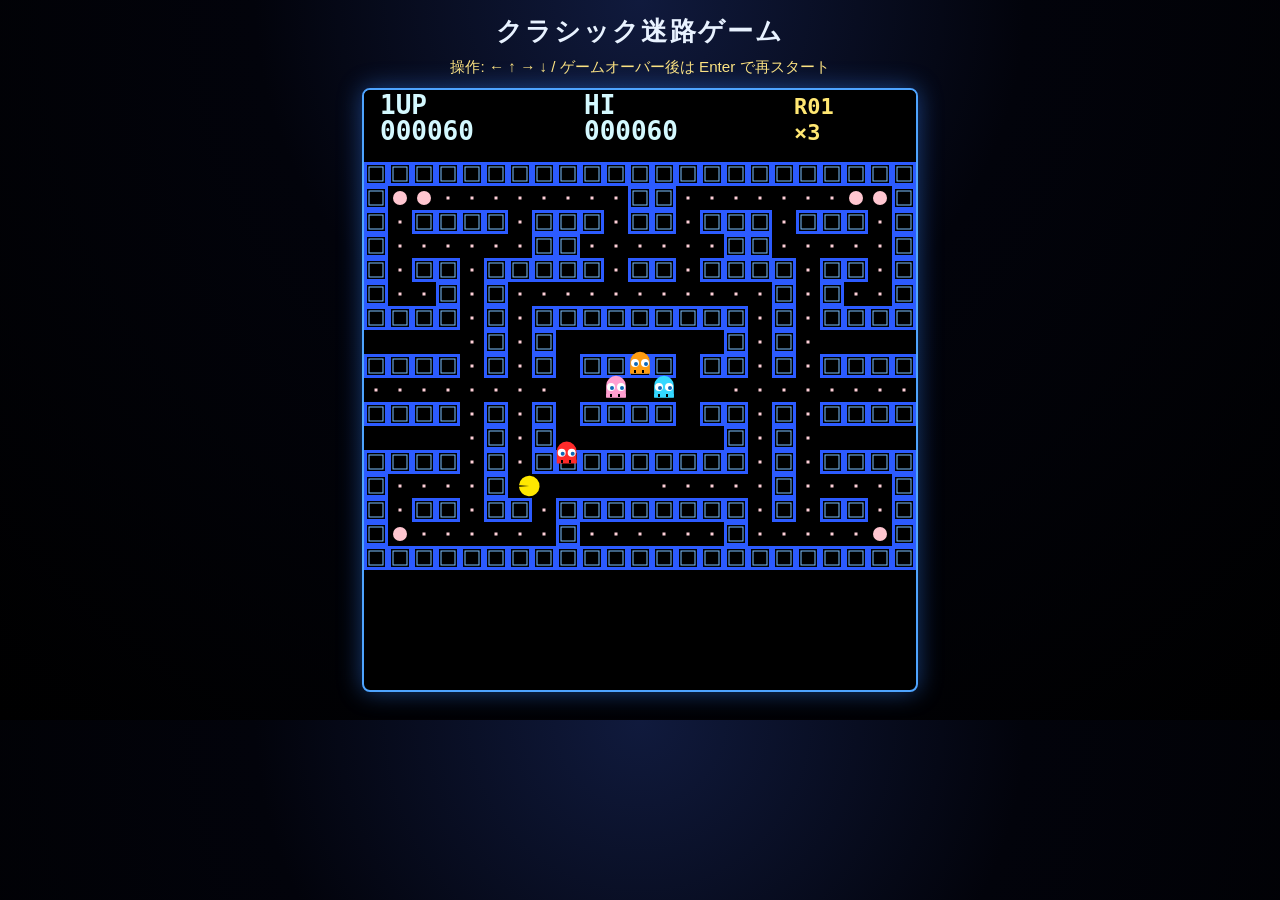
==== commit d55d544e: "Refine maze game visuals to match provided reference style" ====
--- a/index.html
+++ b/index.html
@@ -1,1331 +1,17 @@
-<!DOCTYPE html>
+<!doctype html>
 <html lang="ja">
   <head>
     <meta charset="UTF-8" />
     <meta name="viewport" content="width=device-width, initial-scale=1.0" />
-    <title>トラッカー用CSVデータ書き込みツール</title>
-    <style>
-      :root {
-        color-scheme: light;
-        font-family: "Yu Gothic UI", "Meiryo", sans-serif;
-        --bg: #f3f6fb;
-        --surface: #ffffff;
-        --surface-muted: #f8fbff;
-        --text: #17212f;
-        --text-sub: #4b5f7f;
-        --border: #d6dfec;
-        --shadow: 0 12px 30px rgba(15, 34, 63, 0.12);
-        --primary: #2f67d8;
-        --primary-strong: #2351b2;
-        --secondary: #6b7f9f;
-        --secondary-strong: #4e607c;
-        --success: #0f7b32;
-        --danger: #bf1a1a;
-      }
-      body {
-        margin: 0;
-        background: linear-gradient(180deg, #f7f9fd 0%, var(--bg) 100%);
-        color: var(--text);
-      }
-      .container {
-        max-width: 1040px;
-        margin: 24px auto;
-        background: var(--surface);
-        border-radius: 14px;
-        box-shadow: var(--shadow);
-        border: 1px solid #e4ebf6;
-        padding: 24px;
-      }
-      h1 {
-        margin-top: 0;
-        margin-bottom: 6px;
-        font-size: 1.6rem;
-        color: #183055;
-      }
-      .hero {
-        display: flex;
-        justify-content: space-between;
-        align-items: flex-start;
-        gap: 12px;
-        flex-wrap: wrap;
-      }
-      .hero-text {
-        flex: 1 1 520px;
-      }
-      .hero-action {
-        flex: 0 0 auto;
-      }
-      h2 {
-        margin: 0 0 10px;
-        font-size: 1.1rem;
-        color: #1f3a63;
-      }
-      .field,
-      .section {
-        margin-bottom: 18px;
-        background: var(--surface);
-        border: 1px solid var(--border);
-        border-radius: 10px;
-        padding: 14px;
-      }
-      .field {
-        background: linear-gradient(180deg, #ffffff 0%, #f9fcff 100%);
-      }
-      .label {
-        display: block;
-        margin-bottom: 8px;
-        font-weight: 700;
-      }
-      .inline {
-        display: flex;
-        gap: 10px;
-        align-items: center;
-        flex-wrap: wrap;
-      }
-      button {
-        border: none;
-        border-radius: 8px;
-        padding: 9px 14px;
-        cursor: pointer;
-        font-size: 0.92rem;
-        font-weight: 600;
-        transition: transform 0.04s ease, background-color 0.2s ease, box-shadow 0.2s ease;
-      }
-      button:active {
-        transform: translateY(1px);
-      }
-      button:disabled {
-        opacity: 0.55;
-        cursor: not-allowed;
-      }
-      .btn-primary {
-        background: var(--primary);
-        color: #fff;
-        box-shadow: 0 3px 12px rgba(47, 103, 216, 0.28);
-      }
-      .btn-primary:hover {
-        background: var(--primary-strong);
-      }
-      .btn-secondary {
-        background: #eaf0fa;
-        color: #27416a;
-        border: 1px solid #c9d7ec;
-      }
-      .btn-secondary:hover {
-        background: #dfe9f8;
-      }
-      textarea {
-        width: 100%;
-        min-height: 180px;
-        border-radius: 8px;
-        border: 1px solid #c7d2e3;
-        padding: 10px;
-        resize: vertical;
-        font-family: ui-monospace, SFMono-Regular, Menlo, Consolas, monospace;
-        line-height: 1.5;
-      }
-      .dropzone {
-        border: 2px dashed #7f98c9;
-        border-radius: 10px;
-        padding: 20px;
-        text-align: center;
-        background: var(--surface-muted);
-      }
-      .dropzone.dragover {
-        background: #e8f0ff;
-        border-color: var(--primary);
-      }
-      .message {
-        margin-top: 8px;
-        font-size: 0.95rem;
-      }
-      .message.success {
-        color: var(--success);
-      }
-      .message.error {
-        color: var(--danger);
-      }
-      .log {
-        background: #111d33;
-        color: #dbeafe;
-        padding: 10px;
-        border-radius: 8px;
-        min-height: 120px;
-        white-space: pre-wrap;
-        font-family: ui-monospace, SFMono-Regular, Menlo, Consolas, monospace;
-      }
-      .review {
-        border: 1px solid #c7d2e3;
-        border-radius: 8px;
-        padding: 12px;
-        background: #fff;
-        white-space: pre-wrap;
-        font-family: ui-monospace, SFMono-Regular, Menlo, Consolas, monospace;
-      }
-      .accordion-toggle {
-        width: 100%;
-        display: flex;
-        justify-content: space-between;
-        align-items: center;
-        background: #eef4ff;
-        color: #213f69;
-        border: 1px solid #d6dfec;
-        margin-bottom: 10px;
-      }
-      .accordion-toggle::after {
-        content: "▲";
-        font-size: 0.8rem;
-      }
-      .accordion-toggle.collapsed::after {
-        content: "▼";
-      }
-      .accordion-panel[hidden] {
-        display: none;
-      }
-      .section-header {
-        display: flex;
-        justify-content: space-between;
-        align-items: center;
-        gap: 12px;
-        flex-wrap: wrap;
-        margin-bottom: 10px;
-      }
-      .section-header h2 {
-        margin-bottom: 0;
-      }
-      .hint {
-        color: var(--text-sub);
-        font-size: 0.9rem;
-      }
-      .editor {
-        margin-top: 12px;
-        border: 1px solid #c7d2e3;
-        border-radius: 8px;
-        padding: 10px;
-        background: #fff;
-      }
-      .editor[hidden] {
-        display: none;
-      }
-      .editor-table-wrap {
-        overflow-x: auto;
-      }
-      table {
-        border-collapse: collapse;
-        width: 100%;
-        min-width: 860px;
-      }
-      th,
-      td {
-        border: 1px solid #d6dfec;
-        padding: 8px;
-        text-align: left;
-        font-size: 0.9rem;
-      }
-      th {
-        background: #eef4ff;
-        color: #213f69;
-        white-space: nowrap;
-      }
-      .category-input {
-        width: 100%;
-        box-sizing: border-box;
-        border: 1px solid #b7c7e3;
-        border-radius: 6px;
-        padding: 6px;
-      }
-      .toolbar {
-        display: flex;
-        justify-content: space-between;
-        align-items: center;
-        gap: 12px;
-        flex-wrap: wrap;
-        margin-bottom: 10px;
-      }
-      .filter-select {
-        min-width: 220px;
-        border: 1px solid #b7c7e3;
-        border-radius: 6px;
-        padding: 8px 10px;
-        background: #fff;
-        color: var(--text);
-      }
-      .sheet-wrap {
-        overflow: auto;
-        border: 1px solid #d6dfec;
-        border-radius: 8px;
-        background: #fff;
-      }
-      .sheet-table {
-        width: 100%;
-        min-width: 980px;
-        table-layout: fixed;
-      }
-      .sheet-table td {
-        padding: 0;
-      }
-      .sheet-table td.readonly {
-        padding: 8px;
-        background: #f8fbff;
-      }
-      .cell-input {
-        width: 100%;
-        min-width: 120px;
-        border: none;
-        padding: 10px 8px;
-        box-sizing: border-box;
-        background: #fff;
-        font: inherit;
-      }
-      .cell-input:focus {
-        outline: 2px solid rgba(47, 103, 216, 0.25);
-        outline-offset: -2px;
-        background: #f9fbff;
-      }
-      .sheet-table th.resizable {
-        position: relative;
-      }
-      .column-resizer {
-        position: absolute;
-        top: 0;
-        right: -3px;
-        width: 8px;
-        height: 100%;
-        cursor: col-resize;
-        user-select: none;
-        touch-action: none;
-      }
-      .column-resizer::before {
-        content: "";
-        position: absolute;
-        top: 6px;
-        bottom: 6px;
-        left: 3px;
-        width: 2px;
-        border-radius: 999px;
-        background: #9fb4d8;
-      }
-      .muted-box {
-        padding: 14px;
-        border: 1px dashed #c9d7ec;
-        border-radius: 8px;
-        color: var(--text-sub);
-        background: #fbfdff;
-      }
-      .manual-shell {
-        display: grid;
-        grid-template-columns: minmax(260px, 320px) 1fr;
-        gap: 16px;
-      }
-      .manual-nav {
-        display: grid;
-        gap: 10px;
-      }
-      .manual-tab {
-        text-align: left;
-        border: 1px solid #d7e0ee;
-        background: #f8fbff;
-        color: #1f3a63;
-      }
-      .manual-tab.active {
-        background: linear-gradient(180deg, #2f67d8 0%, #2351b2 100%);
-        color: #fff;
-      }
-      .manual-panel {
-        border: 1px solid #d7e0ee;
-        border-radius: 10px;
-        background: #fff;
-        padding: 16px;
-      }
-      .manual-panel[hidden] {
-        display: none;
-      }
-      .manual-grid {
-        display: grid;
-        grid-template-columns: 1.1fr 0.9fr;
-        gap: 18px;
-        align-items: start;
-      }
-      .manual-steps {
-        margin: 0;
-        padding-left: 18px;
-        line-height: 1.8;
-      }
-      .manual-note {
-        margin-top: 10px;
-        padding: 10px 12px;
-        border-left: 4px solid #2f67d8;
-        background: #f5f9ff;
-        color: #355178;
-        border-radius: 6px;
-      }
-      .demo-card {
-        border: 1px solid #d6dfec;
-        border-radius: 12px;
-        overflow: hidden;
-        background: #fff;
-        box-shadow: 0 8px 18px rgba(18, 35, 66, 0.08);
-      }
-      .demo-bar {
-        padding: 8px 12px;
-        background: #eef4ff;
-        color: #244268;
-        font-weight: 700;
-        font-size: 0.9rem;
-      }
-      .demo-body {
-        padding: 14px;
-      }
-      .demo-field {
-        height: 18px;
-        border-radius: 999px;
-        background: linear-gradient(90deg, #e8eef8 0%, #f5f8fd 100%);
-        margin-bottom: 10px;
-      }
-      .demo-field.primary {
-        width: 78%;
-      }
-      .demo-field.secondary {
-        width: 52%;
-      }
-      .demo-button-row {
-        display: flex;
-        gap: 8px;
-        margin-top: 12px;
-      }
-      .demo-button {
-        padding: 8px 10px;
-        border-radius: 8px;
-        font-size: 0.82rem;
-        font-weight: 700;
-      }
-      .demo-button.primary {
-        background: #2f67d8;
-        color: #fff;
-      }
-      .demo-button.secondary {
-        background: #eaf0fa;
-        color: #244268;
-      }
-      .drop-demo {
-        min-height: 190px;
-        border: 2px dashed #94add9;
-        border-radius: 12px;
-        background: linear-gradient(180deg, #f8fbff 0%, #eef5ff 100%);
-        position: relative;
-        overflow: hidden;
-      }
-      .drop-demo::before {
-        content: "CSV";
-        position: absolute;
-        top: 24px;
-        left: 28px;
-        width: 62px;
-        height: 78px;
-        display: grid;
-        place-items: center;
-        background: #ffffff;
-        border: 1px solid #cbd8eb;
-        border-radius: 10px;
-        color: #2f67d8;
-        font-weight: 800;
-        box-shadow: 0 8px 14px rgba(34, 63, 105, 0.12);
-        animation: floatFile 2.6s ease-in-out infinite;
-      }
-      .drop-demo::after {
-        content: "ここへドラッグ＆ドロップ";
-        position: absolute;
-        right: 20px;
-        bottom: 22px;
-        color: #30507d;
-        font-weight: 700;
-        font-size: 0.95rem;
-      }
-      .drop-arrow {
-        position: absolute;
-        left: 96px;
-        top: 56px;
-        font-size: 1.8rem;
-        color: #2f67d8;
-        animation: slideArrow 2.6s ease-in-out infinite;
-      }
-      .scene-table {
-        display: grid;
-        gap: 6px;
-      }
-      .scene-row {
-        display: grid;
-        grid-template-columns: 72px 1fr 120px 90px;
-        gap: 6px;
-      }
-      .scene-cell {
-        height: 34px;
-        border-radius: 6px;
-        background: #f8fbff;
-        border: 1px solid #d7e0ee;
-      }
-      .scene-cell.editing {
-        background: #ffffff;
-        box-shadow: inset 0 0 0 2px rgba(47, 103, 216, 0.25);
-        animation: pulseCell 2.4s ease-in-out infinite;
-      }
-      .scene-caption {
-        margin-top: 10px;
-        color: #466182;
-        font-size: 0.9rem;
-      }
-      @keyframes floatFile {
-        0%, 100% { transform: translate(0, 0); }
-        50% { transform: translate(14px, 10px); }
-      }
-      @keyframes slideArrow {
-        0%, 100% { transform: translateX(0); opacity: 0.45; }
-        50% { transform: translateX(18px); opacity: 1; }
-      }
-      @keyframes pulseCell {
-        0%, 100% { box-shadow: inset 0 0 0 2px rgba(47, 103, 216, 0.2); }
-        50% { box-shadow: inset 0 0 0 2px rgba(47, 103, 216, 0.45); }
-      }
-      @media (max-width: 860px) {
-        .manual-shell,
-        .manual-grid {
-          grid-template-columns: 1fr;
-        }
-      }
-    </style>
+    <title>クラシック迷路ゲーム</title>
+    <link rel="stylesheet" href="style.css" />
   </head>
   <body>
-    <div class="container">
-      <div class="hero">
-        <div class="hero-text">
-          <h1>トラッカー用CSVデータ書き込み・編集ツール</h1>
-          <p class="hint" style="margin-top: 0; margin-bottom: 14px">range機材価格トラッカー用DB-CSV追記・編集ツールです</p>
-        </div>
-        <div class="hero-action">
-          <button id="jumpToEditorBtn" type="button" class="btn-secondary">取り込みCSV編集エリアへ移動</button>
-        </div>
-      </div>
-
-      <div class="field">
-        <label class="label">書き込むCSVファイル指定：</label>
-        <div class="inline">
-          <button id="pickTargetBtn" type="button" class="btn-primary">CSVファイルを選択</button>
-          <button id="clearTargetBtn" type="button" class="btn-secondary">ファイル指定クリア</button>
-          <span id="targetFileName">未選択</span>
-        </div>
-        <p class="hint">Chrome/Edge で動作します。選択したCSVに追記し、上書き保存します。</p>
-      </div>
-
-      <section class="section">
-        <div class="section-header">
-          <h2>初心者向けかんたんマニュアル</h2>
-          <button id="toggleManualBtn" type="button" class="accordion-toggle collapsed" style="width: auto; margin-bottom: 0;">マニュアルを表示する</button>
-        </div>
-        <div id="manualPanel" class="accordion-panel" hidden>
-        <p class="hint">はじめて使う方向けに、場面ごとの操作手順を動くイメージ付きでまとめています。</p>
-        <div class="manual-shell">
-          <div class="manual-nav">
-            <button type="button" class="manual-tab active" data-manual-tab="manual-target">1. 最初にやること</button>
-            <button type="button" class="manual-tab" data-manual-tab="manual-text">2. テキストで追加する</button>
-            <button type="button" class="manual-tab" data-manual-tab="manual-file">3. CSVを添付して追加する</button>
-            <button type="button" class="manual-tab" data-manual-tab="manual-edit">4. 取り込みCSVを編集して保存する</button>
-          </div>
-          <div class="manual-panel" data-manual-panel="manual-target">
-            <div class="manual-grid">
-              <div>
-                <ol class="manual-steps">
-                  <li>画面上部の <strong>「CSVファイルを選択」</strong> を押します。</li>
-                  <li>書き込み先にしたいCSVファイルを選びます。</li>
-                  <li>選択が終わると、レビューエリアと取り込みCSV編集エリアに内容が表示されます。</li>
-                </ol>
-                <div class="manual-note">まずは「書き込み先CSV」を選ぶのがスタートです。選ばないと追加・保存はできません。</div>
-              </div>
-              <div class="demo-card">
-                <div class="demo-bar">場面イメージ：最初の選択</div>
-                <div class="demo-body">
-                  <div class="demo-field primary"></div>
-                  <div class="demo-field secondary"></div>
-                  <div class="demo-button-row">
-                    <div class="demo-button primary">CSVファイルを選択</div>
-                    <div class="demo-button secondary">ファイル指定クリア</div>
-                  </div>
-                </div>
-              </div>
-            </div>
-          </div>
-          <div class="manual-panel" data-manual-panel="manual-text" hidden>
-            <div class="manual-grid">
-              <div>
-                <ol class="manual-steps">
-                  <li>「テキストで書き込み」欄に、1行1レコードでカンマ区切り入力します。</li>
-                  <li>ヘッダー行が含まれていても、自動で除外されます。</li>
-                  <li><strong>「追加」</strong> を押すと、指定中のCSVへ追記保存されます。</li>
-                </ol>
-                <div class="manual-note">例：<code>機材A,商品A,CODE001,1000,2026-03-18</code></div>
-              </div>
-              <div class="demo-card">
-                <div class="demo-bar">場面イメージ：テキスト入力</div>
-                <div class="demo-body">
-                  <div style="height: 98px; border: 1px solid #d6dfec; border-radius: 8px; background: linear-gradient(180deg, #fff 0%, #fafcff 100%); padding: 10px; font-family: monospace; color: #445c7d;">
-                    機材A,商品A,CODE001,1000,2026-03-18<br />
-                    機材B,商品B,CODE002,2500,2026-03-18
-                  </div>
-                  <div class="demo-button-row">
-                    <div class="demo-button primary">追加</div>
-                    <div class="demo-button secondary">テキストクリア</div>
-                  </div>
-                </div>
-              </div>
-            </div>
-          </div>
-          <div class="manual-panel" data-manual-panel="manual-file" hidden>
-            <div class="manual-grid">
-              <div>
-                <ol class="manual-steps">
-                  <li>CSVファイルをドラッグ＆ドロップ、またはファイル選択で添付します。</li>
-                  <li>添付後、必要なら上側レビューで内容を確認します。</li>
-                  <li><strong>「追加」</strong> を押すと、添付CSVのレコードが書き込み先CSVに追記されます。</li>
-                </ol>
-                <div class="manual-note">ファイル添付のイメージを右に表示しています。1ファイルのみ添付できます。</div>
-              </div>
-              <div class="demo-card">
-                <div class="demo-bar">場面イメージ：CSV添付</div>
-                <div class="demo-body">
-                  <div class="drop-demo">
-                    <div class="drop-arrow">→</div>
-                  </div>
-                </div>
-              </div>
-            </div>
-          </div>
-          <div class="manual-panel" data-manual-panel="manual-edit" hidden>
-            <div class="manual-grid">
-              <div>
-                <ol class="manual-steps">
-                  <li>画面下部の <strong>「取り込みCSV編集エリア」</strong> で機材区分を絞り込みます。</li>
-                  <li>表のセルをExcelのように直接編集します。コピー＆ペーストも可能です。</li>
-                  <li>編集が終わったら <strong>「上書き保存」</strong> を押します。</li>
-                </ol>
-                <div class="manual-note">編集できるのは現在、機材区分・商品名・商品コード・単価です。保存すると選択中CSVへ上書きされます。</div>
-              </div>
-              <div class="demo-card">
-                <div class="demo-bar">場面イメージ：セル編集</div>
-                <div class="demo-body">
-                  <div class="scene-table">
-                    <div class="scene-row">
-                      <div class="scene-cell"></div>
-                      <div class="scene-cell editing"></div>
-                      <div class="scene-cell"></div>
-                      <div class="scene-cell"></div>
-                    </div>
-                    <div class="scene-row">
-                      <div class="scene-cell"></div>
-                      <div class="scene-cell"></div>
-                      <div class="scene-cell editing"></div>
-                      <div class="scene-cell"></div>
-                    </div>
-                    <div class="scene-row">
-                      <div class="scene-cell"></div>
-                      <div class="scene-cell"></div>
-                      <div class="scene-cell"></div>
-                      <div class="scene-cell editing"></div>
-                    </div>
-                  </div>
-                  <div class="scene-caption">青く光るセルが、いま編集しているイメージです。</div>
-                </div>
-              </div>
-            </div>
-          </div>
-        </div>
-        </div>
-      </section>
-
-      <section class="section">
-        <h2>テキストで書き込み</h2>
-        <p class="hint">1行=1レコード。カンマ区切りで入力してください（複数行可）。</p>
-        <textarea id="textInput" placeholder="例: 機材A,商品A,CODE001,1000,2026-02-25"></textarea>
-        <div class="inline" style="margin-top: 10px">
-          <button id="appendTextBtn" type="button" class="btn-primary">追加</button>
-          <button id="clearTextBtn" type="button" class="btn-secondary">テキストクリア</button>
-          <span id="textResult" class="message"></span>
-        </div>
-      </section>
-
-      <section class="section">
-        <h2>CSVファイル添付による追加</h2>
-        <div id="dropzone" class="dropzone">
-          ここにCSVファイルをドラッグ＆ドロップ（1ファイルのみ）
-          <div style="margin-top: 10px">
-            <input id="attachInput" type="file" accept=".csv,text/csv" />
-          </div>
-          <div id="attachedFile" class="hint" style="margin-top: 8px">未添付</div>
-        </div>
-
-        <div id="attachedEditor" class="editor" hidden>
-          <div class="hint" style="margin-bottom: 8px">
-            添付CSVレビュー（CSV添付時のみ表示）。「機材区分」列はレコードごとに編集できます。
-          </div>
-          <div class="editor-table-wrap">
-            <table>
-              <thead>
-                <tr>
-                  <th>No</th>
-                  <th>機材区分（編集可）</th>
-                  <th>商品名</th>
-                  <th>商品コード</th>
-                  <th>単価</th>
-                  <th>見積日付</th>
-                </tr>
-              </thead>
-              <tbody id="editorBody"></tbody>
-            </table>
-          </div>
-        </div>
-
-        <div class="inline" style="margin-top: 10px">
-          <button id="appendFileBtn" type="button" class="btn-primary">追加</button>
-          <button id="clearAttachedBtn" type="button" class="btn-secondary">ファイル指定クリア</button>
-          <span id="fileResult" class="message"></span>
-        </div>
-      </section>
-
-      <section class="section">
-        <h2>共通ログ</h2>
-        <div id="commonLog" class="log"></div>
-      </section>
-
-      <section class="section">
-        <h2>レビューエリア</h2>
-        <button id="toggleReviewBtn" type="button" class="accordion-toggle">レビュー表示を折りたたむ</button>
-        <div id="reviewPanel" class="accordion-panel">
-          <div id="review" class="review"></div>
-        </div>
-      </section>
-
-      <section id="importEditorSection" class="section">
-        <h2>取り込みCSV編集エリア</h2>
-        <p class="hint">書き込み対象CSVの読込済みレコードを表示します。機材区分で絞り込み、商品名・商品コード・単価をセル編集後、「上書き保存」でCSVへ保存します。</p>
-        <div class="toolbar">
-          <div class="inline">
-            <label class="label" for="categoryFilter" style="margin-bottom: 0">機材区分で絞り込み：</label>
-            <select id="categoryFilter" class="filter-select">
-              <option value="">すべて表示</option>
-            </select>
-          </div>
-          <div class="inline">
-            <button id="saveGridBtn" type="button" class="btn-primary">上書き保存</button>
-            <span id="gridResult" class="message"></span>
-          </div>
-        </div>
-        <div id="gridEmpty" class="muted-box">書き込み対象CSVファイルを選択すると、ここに編集テーブルが表示されます。</div>
-        <div id="gridWrap" class="sheet-wrap" hidden>
-          <table class="sheet-table">
-            <colgroup>
-              <col style="width: 110px" />
-              <col style="width: 160px" />
-              <col id="productNameCol" style="width: 360px" />
-              <col style="width: 160px" />
-              <col style="width: 130px" />
-              <col style="width: 150px" />
-            </colgroup>
-            <thead>
-              <tr>
-                <th>レコード番号</th>
-                <th>機材区分（編集可）</th>
-                <th class="resizable">商品名（編集可）<span id="productNameResizer" class="column-resizer" aria-hidden="true"></span></th>
-                <th>商品コード（編集可）</th>
-                <th>単価（編集可）</th>
-                <th>見積日付</th>
-              </tr>
-            </thead>
-            <tbody id="gridBody"></tbody>
-          </table>
-        </div>
-      </section>
-    </div>
-
-    <script>
-      (() => {
-        const EXPECTED_HEADER = ["機材区分", "商品名", "商品コード", "単価", "見積日付"];
-        const COLUMN_COUNT = EXPECTED_HEADER.length;
-
-        let targetHandle = null;
-        let attachedCsvFile = null;
-        let attachedCsvRows = [];
-        let targetDataRows = [];
-        let currentFilterValue = "";
-
-        const targetFileNameEl = document.getElementById("targetFileName");
-        const textResultEl = document.getElementById("textResult");
-        const fileResultEl = document.getElementById("fileResult");
-        const gridResultEl = document.getElementById("gridResult");
-        const commonLogEl = document.getElementById("commonLog");
-        const reviewEl = document.getElementById("review");
-        const reviewPanelEl = document.getElementById("reviewPanel");
-        const toggleReviewBtnEl = document.getElementById("toggleReviewBtn");
-        const attachedFileEl = document.getElementById("attachedFile");
-        const attachedEditorEl = document.getElementById("attachedEditor");
-        const editorBodyEl = document.getElementById("editorBody");
-        const attachInputEl = document.getElementById("attachInput");
-        const textInputEl = document.getElementById("textInput");
-        const categoryFilterEl = document.getElementById("categoryFilter");
-        const gridBodyEl = document.getElementById("gridBody");
-        const gridWrapEl = document.getElementById("gridWrap");
-        const gridEmptyEl = document.getElementById("gridEmpty");
-        const productNameColEl = document.getElementById("productNameCol");
-        const productNameResizerEl = document.getElementById("productNameResizer");
-        const importEditorSectionEl = document.getElementById("importEditorSection");
-        const manualTabEls = document.querySelectorAll("[data-manual-tab]");
-        const manualPanelEls = document.querySelectorAll("[data-manual-panel]");
-        const manualPanelContainerEl = document.getElementById("manualPanel");
-        const toggleManualBtnEl = document.getElementById("toggleManualBtn");
-
-        function normalizeCell(value) {
-          return String(value ?? "")
-            .replace(/^﻿/, "")
-            .trim();
-        }
-
-        function isHeaderRow(row) {
-          if (!row || row.length !== COLUMN_COUNT) return false;
-          return row.every((cell, idx) => normalizeCell(cell) === EXPECTED_HEADER[idx]);
-        }
-
-        function quoteCsvCell(value) {
-          const text = String(value ?? "");
-          if (/[",\n\r]/.test(text)) {
-            return '"' + text.replace(/"/g, '""') + '"';
-          }
-          return text;
-        }
-
-        function rowsToCsv(rows) {
-          return rows.map((row) => row.map(quoteCsvCell).join(",")).join("\n");
-        }
-
-        function parseCsv(text) {
-          const rows = [];
-          let row = [];
-          let cell = "";
-          let i = 0;
-          let inQuotes = false;
-
-          while (i < text.length) {
-            const ch = text[i];
-
-            if (inQuotes) {
-              if (ch === '"') {
-                if (text[i + 1] === '"') {
-                  cell += '"';
-                  i += 2;
-                  continue;
-                }
-                inQuotes = false;
-              } else {
-                cell += ch;
-              }
-            } else {
-              if (ch === '"') {
-                inQuotes = true;
-              } else if (ch === ",") {
-                row.push(cell);
-                cell = "";
-              } else if (ch === "\n") {
-                row.push(cell);
-                rows.push(row);
-                row = [];
-                cell = "";
-              } else if (ch === "\r") {
-              } else {
-                cell += ch;
-              }
-            }
-            i += 1;
-          }
-
-          row.push(cell);
-          const hasAnyData = row.some((c) => c.length > 0) || row.length > 1;
-          if (hasAnyData) {
-            rows.push(row);
-          }
-
-          return rows;
-        }
-
-        function setResult(el, message, isError = false) {
-          el.textContent = message;
-          el.className = `message ${isError ? "error" : "success"}`;
-        }
-
-        function log(message) {
-          const now = new Date().toLocaleString("ja-JP");
-          commonLogEl.textContent += `[${now}] ${message}\n`;
-          commonLogEl.scrollTop = commonLogEl.scrollHeight;
-        }
-
-        function renderReview(targetRows = null) {
-          const lines = [
-            "ヘッダー情報",
-            EXPECTED_HEADER.join(","),
-            "",
-          ];
-
-          if (!targetRows || targetRows.length <= 1) {
-            lines.push("(書き込み対象CSVのレコードはまだありません)");
-            reviewEl.textContent = lines.join("\n");
-            return;
-          }
-
-          const dataRows = targetRows.slice(1);
-          dataRows.forEach((row, idx) => {
-            lines.push(`${idx + 1},${row.join(",")}`);
-          });
-
-          reviewEl.textContent = lines.join("\n");
-        }
-
-        function setReviewCollapsed(collapsed) {
-          reviewPanelEl.hidden = collapsed;
-          toggleReviewBtnEl.classList.toggle("collapsed", collapsed);
-          toggleReviewBtnEl.textContent = collapsed ? "レビュー表示を展開する" : "レビュー表示を折りたたむ";
-        }
-
-        function renderCategoryFilter() {
-          const categories = [...new Set(targetDataRows.map((row) => row[0]).filter(Boolean))].sort((a, b) =>
-            a.localeCompare(b, "ja")
-          );
-          categoryFilterEl.innerHTML = [`<option value="">すべて表示</option>`]
-            .concat(categories.map((category) => `<option value="${escapeHtml(category)}">${escapeHtml(category)}</option>`))
-            .join("");
-          categoryFilterEl.value = categories.includes(currentFilterValue) ? currentFilterValue : "";
-          currentFilterValue = categoryFilterEl.value;
-        }
-
-        function renderGrid() {
-          renderCategoryFilter();
-
-          if (targetDataRows.length === 0) {
-            gridWrapEl.hidden = true;
-            gridEmptyEl.hidden = false;
-            gridEmptyEl.textContent = "書き込み対象CSVのレコードはまだありません。";
-            gridBodyEl.innerHTML = "";
-            return;
-          }
-
-          const filteredRows = targetDataRows
-            .map((row, index) => ({ row, index }))
-            .filter(({ row }) => !currentFilterValue || row[0] === currentFilterValue);
-
-          if (filteredRows.length === 0) {
-            gridWrapEl.hidden = true;
-            gridEmptyEl.hidden = false;
-            gridEmptyEl.textContent = "選択中の機材区分に一致するレコードはありません。";
-            gridBodyEl.innerHTML = "";
-            return;
-          }
-
-          gridEmptyEl.hidden = true;
-          gridWrapEl.hidden = false;
-          gridBodyEl.innerHTML = filteredRows
-            .map(
-              ({ row, index }) => `
-                <tr>
-                  <td class="readonly">${index + 1}</td>
-                  <td><input class="cell-input" type="text" data-row-index="${index}" data-col-index="0" value="${escapeHtml(row[0])}" /></td>
-                  <td><input class="cell-input" type="text" data-row-index="${index}" data-col-index="1" value="${escapeHtml(row[1])}" /></td>
-                  <td><input class="cell-input" type="text" data-row-index="${index}" data-col-index="2" value="${escapeHtml(row[2])}" /></td>
-                  <td><input class="cell-input" type="text" data-row-index="${index}" data-col-index="3" value="${escapeHtml(row[3])}" /></td>
-                  <td class="readonly">${escapeHtml(row[4])}</td>
-                </tr>
-              `
-            )
-            .join("");
-        }
-
-        function syncGridEdits() {
-          const inputs = gridBodyEl.querySelectorAll("input[data-row-index][data-col-index]");
-          inputs.forEach((input) => {
-            const rowIndex = Number(input.getAttribute("data-row-index"));
-            const colIndex = Number(input.getAttribute("data-col-index"));
-            if (targetDataRows[rowIndex]) {
-              targetDataRows[rowIndex][colIndex] = normalizeCell(input.value);
-            }
-          });
-        }
-
-        function setupProductNameResize() {
-          if (!productNameColEl || !productNameResizerEl) return;
-
-          let startX = 0;
-          let startWidth = 0;
-
-          const onPointerMove = (event) => {
-            const nextWidth = Math.max(220, startWidth + (event.clientX - startX));
-            productNameColEl.style.width = `${nextWidth}px`;
-          };
-
-          const onPointerUp = () => {
-            window.removeEventListener("pointermove", onPointerMove);
-            window.removeEventListener("pointerup", onPointerUp);
-          };
-
-          productNameResizerEl.addEventListener("pointerdown", (event) => {
-            event.preventDefault();
-            startX = event.clientX;
-            startWidth = productNameColEl.getBoundingClientRect().width;
-            window.addEventListener("pointermove", onPointerMove);
-            window.addEventListener("pointerup", onPointerUp);
-          });
-        }
-
-        function setActiveManual(tabId) {
-          manualTabEls.forEach((tabEl) => {
-            tabEl.classList.toggle("active", tabEl.getAttribute("data-manual-tab") === tabId);
-          });
-          manualPanelEls.forEach((panelEl) => {
-            panelEl.hidden = panelEl.getAttribute("data-manual-panel") !== tabId;
-          });
-        }
-
-        function setManualCollapsed(collapsed) {
-          manualPanelContainerEl.hidden = collapsed;
-          toggleManualBtnEl.classList.toggle("collapsed", collapsed);
-          toggleManualBtnEl.textContent = collapsed ? "マニュアルを表示する" : "マニュアルを閉じる";
-        }
-
-        async function refreshReviewFromTarget() {
-          if (!targetHandle) {
-            renderReview();
-            targetDataRows = [];
-            renderGrid();
-            return;
-          }
-
-          const allRows = await readTargetRows();
-          let baseRows = allRows.map((r) => r.map((c) => normalizeCell(c)));
-
-          if (baseRows.length === 0) {
-            baseRows = [EXPECTED_HEADER.slice()];
-          }
-
-          if (!isHeaderRow(baseRows[0])) {
-            throw new Error("書き込み対象CSVのヘッダーが想定と異なります");
-          }
-
-          renderReview(baseRows);
-          targetDataRows = baseRows.slice(1).map((row) => row.slice());
-          renderGrid();
-        }
-
-        async function readTargetRows() {
-          if (!targetHandle) {
-            throw new Error("書き込むCSVファイルを指定してください");
-          }
-          const file = await targetHandle.getFile();
-          const text = await file.text();
-          return parseCsv(text);
-        }
-
-        function validateAndCleanInputRows(rows) {
-          const cleaned = rows
-            .map((r) => r.map((cell) => normalizeCell(cell)))
-            .filter((r) => r.some((c) => c.length > 0))
-            .filter((r) => !isHeaderRow(r));
-
-          if (cleaned.length === 0) {
-            throw new Error("追加対象の有効なレコードがありません");
-          }
-
-          const invalid = cleaned.find((r) => r.length !== COLUMN_COUNT);
-          if (invalid) {
-            throw new Error("書き込むファイルに対し列数が一致しません");
-          }
-
-          return cleaned;
-        }
-
-        function containsDuplicate(existingRows, inputRows) {
-          const existingSet = new Set(existingRows.map((r) => r.join("\u0001")));
-          const localSet = new Set();
-
-          for (const row of inputRows) {
-            const key = row.join("\u0001");
-            if (existingSet.has(key) || localSet.has(key)) {
-              return true;
-            }
-            localSet.add(key);
-          }
-          return false;
-        }
-
-        function escapeHtml(value) {
-          return String(value ?? "")
-            .replace(/&/g, "&amp;")
-            .replace(/</g, "&lt;")
-            .replace(/>/g, "&gt;")
-            .replace(/"/g, "&quot;")
-            .replace(/'/g, "&#39;");
-        }
-
-        function renderAttachedEditor() {
-          if (attachedCsvRows.length === 0) {
-            attachedEditorEl.hidden = true;
-            editorBodyEl.innerHTML = "";
-            return;
-          }
-
-          attachedEditorEl.hidden = false;
-          editorBodyEl.innerHTML = attachedCsvRows
-            .map(
-              (row, idx) => `
-                <tr>
-                  <td>${idx + 1}</td>
-                  <td><input class="category-input" type="text" data-row-index="${idx}" value="${escapeHtml(row[0])}" /></td>
-                  <td>${escapeHtml(row[1])}</td>
-                  <td>${escapeHtml(row[2])}</td>
-                  <td>${escapeHtml(row[3])}</td>
-                  <td>${escapeHtml(row[4])}</td>
-                </tr>
-              `
-            )
-            .join("");
-        }
-
-        function syncAttachedRowsFromEditor() {
-          const inputs = editorBodyEl.querySelectorAll("input[data-row-index]");
-          inputs.forEach((input) => {
-            const idx = Number(input.getAttribute("data-row-index"));
-            if (attachedCsvRows[idx]) {
-              attachedCsvRows[idx][0] = String(input.value ?? "").trim();
-            }
-          });
-        }
-
-        async function appendRows(inputRows, sourceLabel) {
-          const allRows = await readTargetRows();
-          let baseRows = allRows.map((r) => r.map((c) => normalizeCell(c)));
-
-          if (baseRows.length === 0) {
-            baseRows = [EXPECTED_HEADER.slice()];
-          }
-
-          if (!isHeaderRow(baseRows[0])) {
-            throw new Error("書き込み対象CSVのヘッダーが想定と異なります");
-          }
-
-          const existingData = baseRows.slice(1);
-          if (containsDuplicate(existingData, inputRows)) {
-            throw new Error("既にこの情報は存在します");
-          }
-
-          const mergedRows = [...baseRows, ...inputRows];
-
-          const csvOut = rowsToCsv(mergedRows);
-          const writable = await targetHandle.createWritable();
-          await writable.write(csvOut);
-          await writable.close();
-
-          renderReview(mergedRows);
-          targetDataRows = mergedRows.slice(1).map((row) => row.slice());
-          renderGrid();
-          log(`${sourceLabel}: ${inputRows.length}件を追記しました`);
-          return inputRows.length;
-        }
-
-        async function loadAttachedCsv(file) {
-          if (!file) {
-            attachedCsvRows = [];
-            renderAttachedEditor();
-            return;
-          }
-          const text = await file.text();
-          attachedCsvRows = validateAndCleanInputRows(parseCsv(text));
-          renderAttachedEditor();
-        }
-
-        document.getElementById("pickTargetBtn").addEventListener("click", async () => {
-          try {
-            if (!window.showOpenFilePicker) {
-              throw new Error("このブラウザは File System Access API に未対応です");
-            }
-            const [handle] = await window.showOpenFilePicker({
-              multiple: false,
-              types: [
-                {
-                  description: "CSVファイル",
-                  accept: { "text/csv": [".csv"] },
-                },
-              ],
-            });
-            targetHandle = handle;
-            targetFileNameEl.textContent = handle.name;
-            await refreshReviewFromTarget();
-            log(`書き込み先ファイルを指定: ${handle.name}`);
-          } catch (err) {
-            log(`書き込み先ファイル指定エラー: ${err.message}`);
-          }
-        });
-
-        document.getElementById("clearTargetBtn").addEventListener("click", () => {
-          targetHandle = null;
-          targetFileNameEl.textContent = "未選択";
-          renderReview();
-          targetDataRows = [];
-          currentFilterValue = "";
-          renderGrid();
-          setResult(gridResultEl, "", false);
-          log("書き込み先ファイル指定をクリアしました");
-        });
-
-        document.getElementById("appendTextBtn").addEventListener("click", async () => {
-          textResultEl.textContent = "";
-          try {
-            const text = textInputEl.value;
-            const rows = validateAndCleanInputRows(parseCsv(text));
-            const count = await appendRows(rows, "テキスト追加");
-            setResult(textResultEl, `正常終了: ${count}件追記しました`);
-          } catch (err) {
-            setResult(textResultEl, `書き込みエラー: ${err.message}`, true);
-            log(`テキスト追加エラー: ${err.message}`);
-          }
-        });
-
-        document.getElementById("clearTextBtn").addEventListener("click", () => {
-          textInputEl.value = "";
-          setResult(textResultEl, "テキスト入力をクリアしました", false);
-          log("テキスト入力をクリアしました");
-        });
-
-        async function setAttachedFile(file) {
-          attachedCsvFile = file;
-          attachedFileEl.textContent = file ? `添付ファイル: ${file.name}` : "未添付";
-          if (!file) {
-            attachedCsvRows = [];
-            renderAttachedEditor();
-            return;
-          }
-          try {
-            await loadAttachedCsv(file);
-            setResult(fileResultEl, "添付CSVを読み込みました。必要なら機材区分を編集してください。", false);
-            log(`添付CSVを読み込み: ${file.name} (${attachedCsvRows.length}件)`);
-          } catch (err) {
-            attachedCsvRows = [];
-            renderAttachedEditor();
-            setResult(fileResultEl, `書き込みエラー: ${err.message}`, true);
-            log(`添付CSV読み込みエラー: ${err.message}`);
-          }
-        }
-
-        document.getElementById("attachInput").addEventListener("change", async (e) => {
-          const file = e.target.files?.[0] || null;
-          await setAttachedFile(file);
-        });
-
-        const dropzone = document.getElementById("dropzone");
-        ["dragenter", "dragover"].forEach((name) => {
-          dropzone.addEventListener(name, (e) => {
-            e.preventDefault();
-            dropzone.classList.add("dragover");
-          });
-        });
-        ["dragleave", "drop"].forEach((name) => {
-          dropzone.addEventListener(name, (e) => {
-            e.preventDefault();
-            dropzone.classList.remove("dragover");
-          });
-        });
-
-        dropzone.addEventListener("drop", async (e) => {
-          const files = e.dataTransfer?.files;
-          if (!files || files.length === 0) return;
-          if (files.length > 1) {
-            setResult(fileResultEl, "書き込みエラー: 添付CSVは1ファイルのみです", true);
-            log("添付CSVエラー: 2ファイル以上がドロップされました");
-            return;
-          }
-          await setAttachedFile(files[0]);
-        });
-
-        document.getElementById("appendFileBtn").addEventListener("click", async () => {
-          fileResultEl.textContent = "";
-          try {
-            if (!attachedCsvFile || attachedCsvRows.length === 0) {
-              throw new Error("添付CSVファイルを指定してください");
-            }
-            syncAttachedRowsFromEditor();
-            const rows = validateAndCleanInputRows(attachedCsvRows);
-            const count = await appendRows(rows, "添付CSV追加");
-            setResult(fileResultEl, `正常終了: ${count}件追記しました`);
-          } catch (err) {
-            setResult(fileResultEl, `書き込みエラー: ${err.message}`, true);
-            log(`添付CSV追加エラー: ${err.message}`);
-          }
-        });
-
-        document.getElementById("clearAttachedBtn").addEventListener("click", async () => {
-          attachInputEl.value = "";
-          await setAttachedFile(null);
-          setResult(fileResultEl, "添付CSVファイル指定をクリアしました", false);
-          log("添付CSVファイル指定をクリアしました");
-        });
-
-        categoryFilterEl.addEventListener("change", () => {
-          syncGridEdits();
-          currentFilterValue = categoryFilterEl.value;
-          renderGrid();
-        });
-
-        document.getElementById("saveGridBtn").addEventListener("click", async () => {
-          setResult(gridResultEl, "", false);
-          try {
-            if (!targetHandle) {
-              throw new Error("書き込むCSVファイルを指定してください");
-            }
-
-            syncGridEdits();
-            const rowsToSave = [EXPECTED_HEADER.slice(), ...targetDataRows.map((row) => row.map((cell) => normalizeCell(cell)))];
-            const csvOut = rowsToCsv(rowsToSave);
-            const writable = await targetHandle.createWritable();
-            await writable.write(csvOut);
-            await writable.close();
-
-            renderReview(rowsToSave);
-            renderGrid();
-            setResult(gridResultEl, "正常終了: 編集内容を上書き保存しました", false);
-            log("編集テーブルの内容を上書き保存しました");
-          } catch (err) {
-            setResult(gridResultEl, `書き込みエラー: ${err.message}`, true);
-            log(`編集テーブル保存エラー: ${err.message}`);
-          }
-        });
-
-        toggleReviewBtnEl.addEventListener("click", () => {
-          setReviewCollapsed(!reviewPanelEl.hidden);
-        });
-
-        document.getElementById("jumpToEditorBtn").addEventListener("click", () => {
-          importEditorSectionEl.scrollIntoView({ behavior: "smooth", block: "start" });
-        });
-
-        manualTabEls.forEach((tabEl) => {
-          tabEl.addEventListener("click", () => {
-            setActiveManual(tabEl.getAttribute("data-manual-tab"));
-          });
-        });
-
-        toggleManualBtnEl.addEventListener("click", () => {
-          setManualCollapsed(!manualPanelContainerEl.hidden);
-        });
-
-        renderReview();
-        renderAttachedEditor();
-        renderGrid();
-        setReviewCollapsed(false);
-        setupProductNameResize();
-        setActiveManual("manual-target");
-        setManualCollapsed(true);
-        log("ツールを起動しました");
-      })();
-    </script>
+    <main class="app">
+      <h1>クラシック迷路ゲーム</h1>
+      <p class="guide">操作: ← ↑ → ↓ / ゲームオーバー後は Enter で再スタート</p>
+      <canvas id="game" width="552" height="600" aria-label="ゲーム画面"></canvas>
+    </main>
+    <script src="game.js"></script>
   </body>
 </html>
--- a/style.css
+++ b/style.css
@@ -0,0 +1,38 @@
+:root {
+  color-scheme: dark;
+}
+
+body {
+  margin: 0;
+  font-family: "Trebuchet MS", "Yu Gothic", sans-serif;
+  background: radial-gradient(circle at 50% 0%, #101a3d 0%, #02030b 40%, #000 100%);
+  color: #e8f2ff;
+}
+
+.app {
+  max-width: 700px;
+  margin: 14px auto 24px;
+  text-align: center;
+}
+
+h1 {
+  margin: 8px 0;
+  font-size: 1.6rem;
+  letter-spacing: 0.08em;
+}
+
+.guide {
+  margin: 0 0 10px;
+  color: #ffe480;
+  font-size: 0.95rem;
+}
+
+canvas {
+  width: min(92vw, 552px);
+  height: auto;
+  background: #000;
+  border: 2px solid #4ea4ff;
+  box-shadow: 0 0 24px rgba(53, 133, 255, 0.45);
+  border-radius: 8px;
+  image-rendering: pixelated;
+}
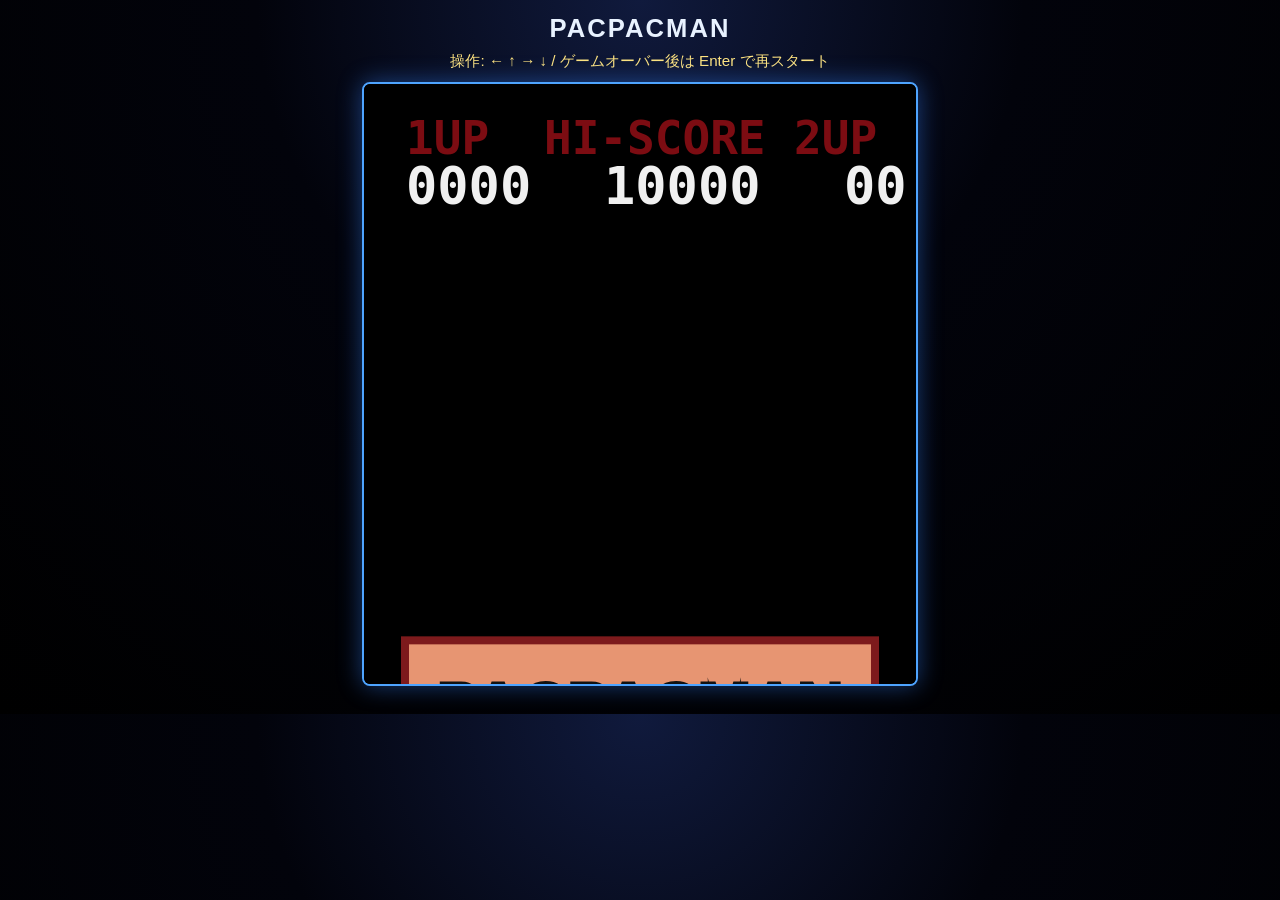
==== commit aec5f8b3: "Add PACPACMAN opening screen with bottom scroll-in animation" ====
--- a/index.html
+++ b/index.html
@@ -3,12 +3,12 @@
   <head>
     <meta charset="UTF-8" />
     <meta name="viewport" content="width=device-width, initial-scale=1.0" />
-    <title>クラシック迷路ゲーム</title>
+    <title>PACPACMAN</title>
     <link rel="stylesheet" href="style.css" />
   </head>
   <body>
     <main class="app">
-      <h1>クラシック迷路ゲーム</h1>
+      <h1>PACPACMAN</h1>
       <p class="guide">操作: ← ↑ → ↓ / ゲームオーバー後は Enter で再スタート</p>
       <canvas id="game" width="552" height="600" aria-label="ゲーム画面"></canvas>
     </main>
